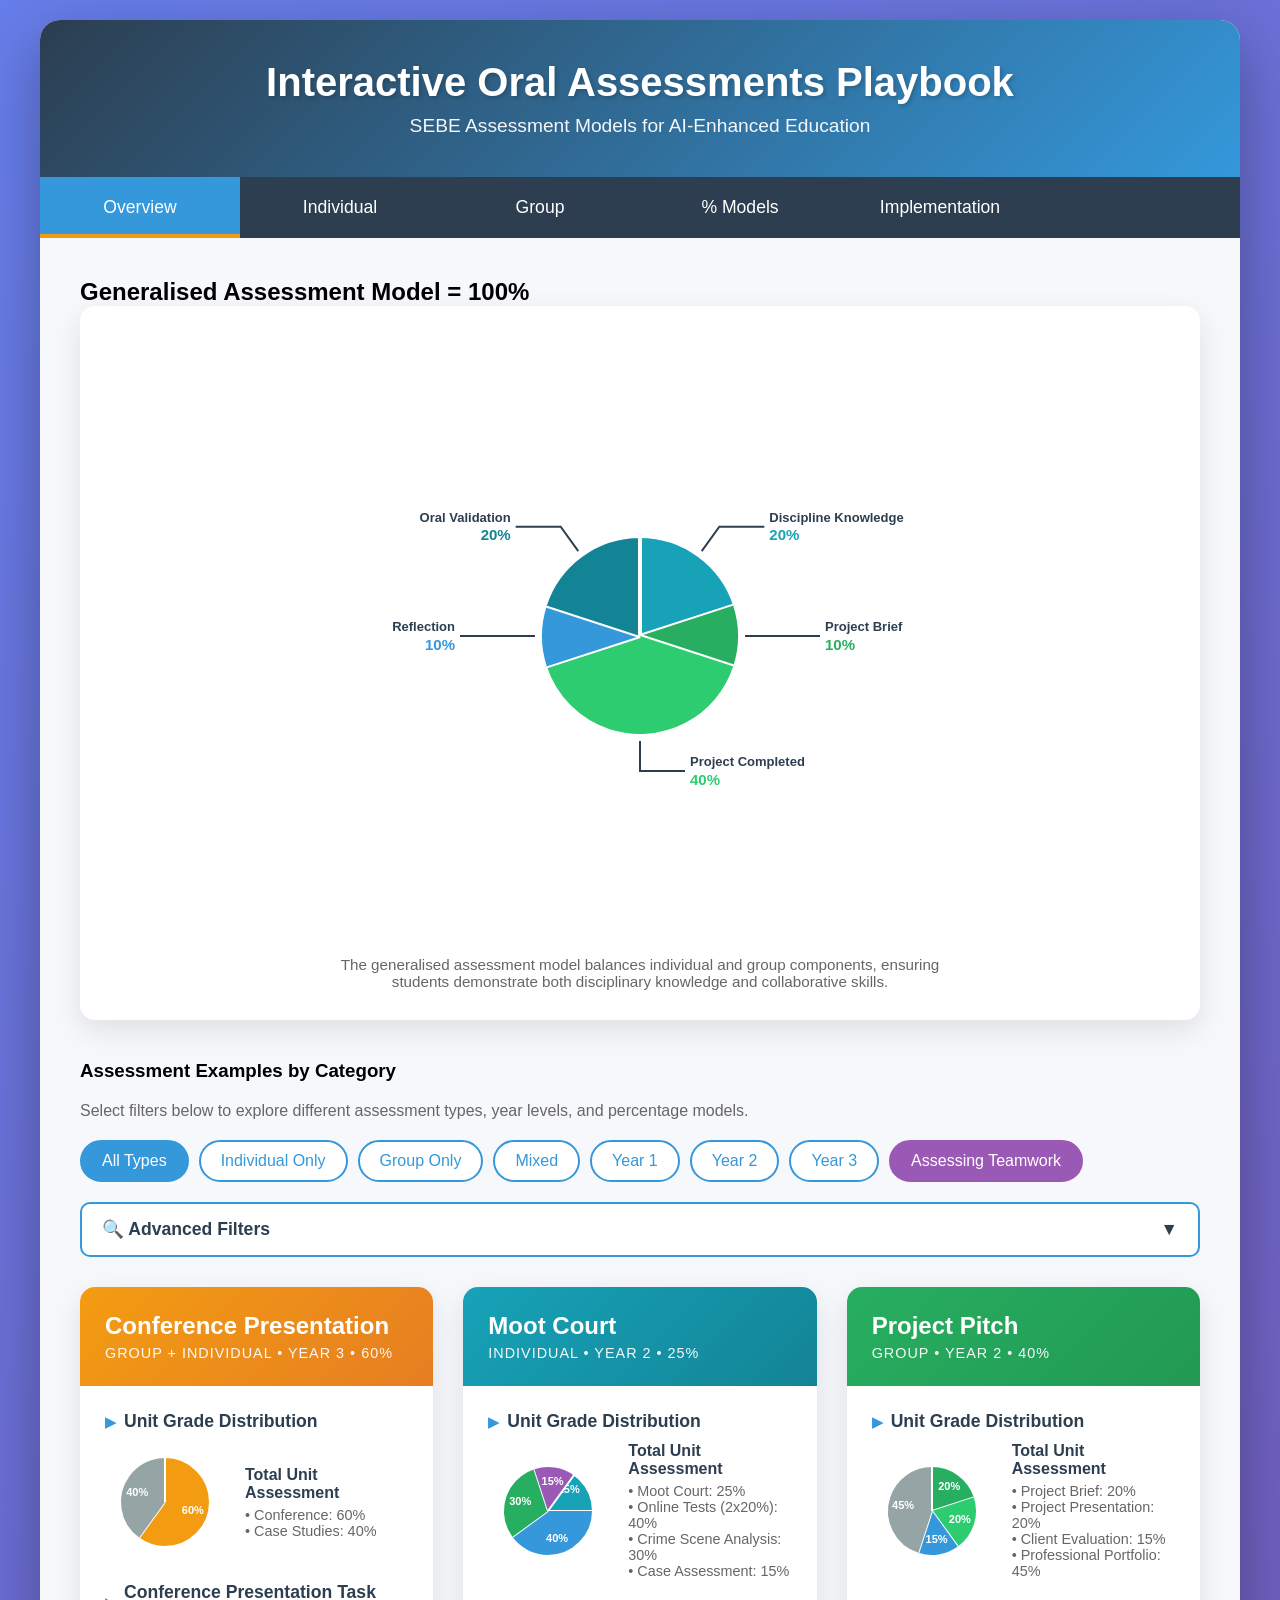
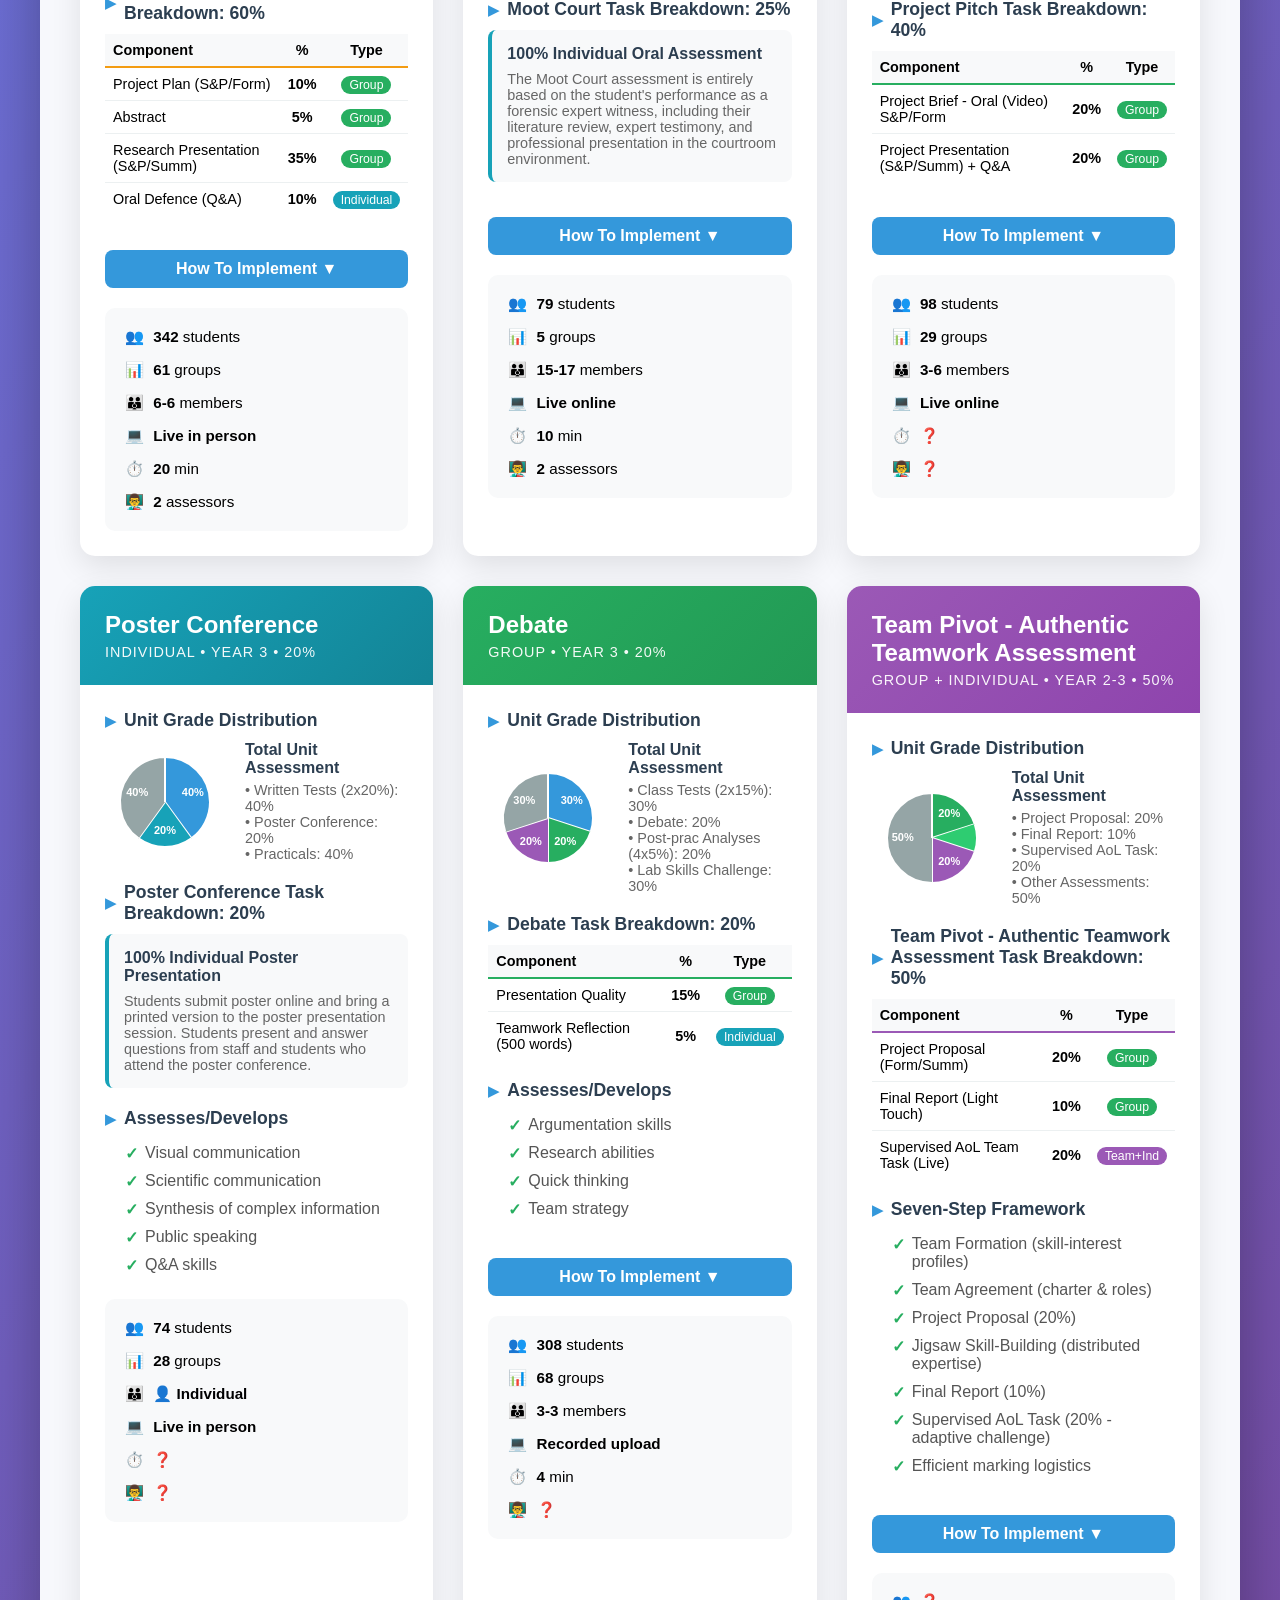
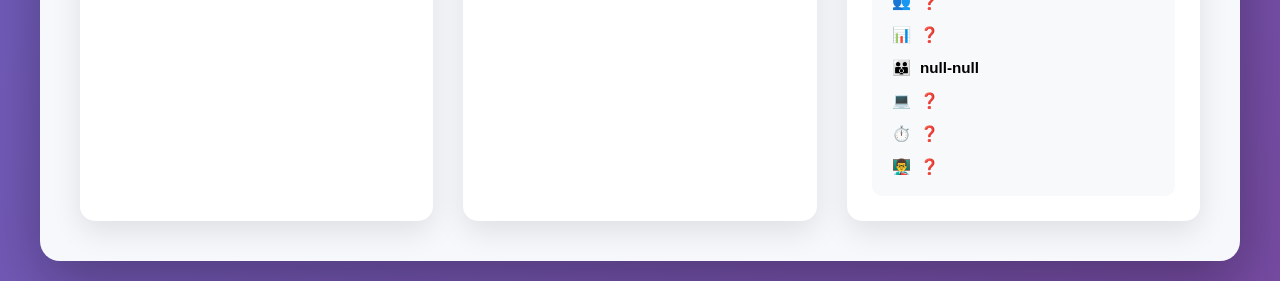
==== playbook/index.html @ f997f778 "trying to work out what to add from associated files, cant' find damn files" ====
<!DOCTYPE html>
<html lang="en">
<head>
    <meta charset="UTF-8">
    <meta name="viewport" content="width=device-width, initial-scale=1.0">
    <title>Interactive Oral Assessments Playbook - SEBE</title>
    <style>
        * {
            margin: 0;
            padding: 0;
            box-sizing: border-box;
        }

        body {
            font-family: 'Segoe UI', Tahoma, Geneva, Verdana, sans-serif;
            background: linear-gradient(135deg, #667eea 0%, #764ba2 100%);
            min-height: 100vh;
            padding: 20px;
        }

        .container {
            max-width: 1200px;
            margin: 0 auto;
            background: #f7f8fc;
            border-radius: 20px;
            overflow: hidden;
            box-shadow: 0 20px 60px rgba(0, 0, 0, 0.3);
        }

        /* Header */
        .header {
            background: linear-gradient(135deg, #2C3E50 0%, #3498db 100%);
            color: white;
            padding: 40px;
            text-align: center;
        }

        .header h1 {
            font-size: 2.5em;
            margin-bottom: 10px;
            text-shadow: 2px 2px 4px rgba(0, 0, 0, 0.2);
        }

        .header p {
            font-size: 1.2em;
            opacity: 0.95;
        }

        /* Navigation */
        .nav-tabs {
            display: flex;
            background: #2C3E50;
            padding: 0;
            list-style: none;
            justify-content: centre;
            flex-wrap: wrap;
        }

        .nav-tab {
            flex: 1;
            min-width: 150px;
            max-width: 200px;
        }

        .nav-tab button {
            width: 100%;
            padding: 20px;
            background: none;
            border: none;
            color: white;
            font-size: 1.1em;
            cursor: pointer;
            transition: all 0.3s;
            position: relative;
        }

        .nav-tab button:hover {
            background: rgba(255, 255, 255, 0.1);
        }

        .nav-tab button.active {
            background: #3498db;
        }

        .nav-tab button.active::after {
            content: '';
            position: absolute;
            bottom: 0;
            left: 0;
            right: 0;
            height: 4px;
            background: #F39C12;
        }

        /* Content Sections */
        .content {
            padding: 40px;
            min-height: 500px;
        }

        .tab-content {
            display: none;
            animation: fadeIn 0.5s;
        }

        .tab-content.active {
            display: block;
        }

        @keyframes fadeIn {
            from { opacity: 0; transform: translateY(10px); }
            to { opacity: 1; transform: translateY(0); }
        }

        /* Card Grid */
        .cards-grid {
            display: grid;
            grid-template-columns: repeat(auto-fit, minmax(350px, 1fr));
            gap: 30px;
            margin-top: 30px;
        }

        /* Assessment Cards (JISC Postcard Style) */
        .assessment-card {
            background: white;
            border-radius: 15px;
            overflow: hidden;
            box-shadow: 0 10px 30px rgba(0, 0, 0, 0.1);
            transition: transform 0.3s, box-shadow 0.3s;
            cursor: pointer;
        }

        .assessment-card:hover {
            transform: translateY(-5px);
            box-shadow: 0 15px 40px rgba(0, 0, 0, 0.15);
        }

        .card-header {
            padding: 25px;
            background: linear-gradient(135deg, #667eea 0%, #764ba2 100%);
            color: white;
        }

        .card-header.individual {
            background: linear-gradient(135deg, #17A2B8 0%, #138496 100%);
        }

        .card-header.group {
            background: linear-gradient(135deg, #27AE60 0%, #229954 100%);
        }

        .card-header.mixed {
            background: linear-gradient(135deg, #F39C12 0%, #E67E22 100%);
        }

        .card-header.teamwork {
            background: linear-gradient(135deg, #9b59b6 0%, #8e44ad 100%);
        }

        .card-title {
            font-size: 1.5em;
            font-weight: bold;
            margin-bottom: 5px;
        }

        .card-type {
            font-size: 0.9em;
            opacity: 0.95;
            text-transform: uppercase;
            letter-spacing: 1px;
        }

        .card-body {
            padding: 25px;
        }

        .card-section {
            margin-bottom: 20px;
        }

        .card-section h4 {
            color: #2C3E50;
            margin-bottom: 10px;
            font-size: 1.1em;
            display: flex;
            align-items: center;
        }

        .card-section h4::before {
            content: '▶';
            margin-right: 8px;
            color: #3498db;
            font-size: 0.8em;
        }

        .skills-list {
            list-style: none;
            padding-left: 20px;
        }

        .skills-list li {
            padding: 5px 0;
            color: #555;
            position: relative;
            padding-left: 20px;
        }

        .skills-list li::before {
            content: '✓';
            position: absolute;
            left: 0;
            color: #27AE60;
            font-weight: bold;
        }

        .formats {
            background: #f8f9fa;
            padding: 15px;
            border-radius: 8px;
            border-left: 4px solid #3498db;
        }

        .formats p {
            margin: 5px 0;
            color: #666;
        }

        /* Filter Buttons */
        .filter-buttons {
            display: flex;
            gap: 10px;
            margin-bottom: 20px;
            flex-wrap: wrap;
        }

        .filter-btn {
            padding: 10px 20px;
            background: white;
            border: 2px solid #3498db;
            border-radius: 25px;
            cursor: pointer;
            transition: all 0.3s;
            font-size: 1em;
            color: #3498db;
        }

        .filter-btn:hover {
            background: #3498db;
            color: white;
        }

        .filter-btn.active {
            background: #3498db;
            color: white;
        }

        /* Tooltips */
        .time-tooltip {
            position: relative;
            cursor: help;
        }

        .time-tooltip:hover .tooltip-content {
            display: block !important;
        }

        .tooltip-content {
            position: absolute;
            bottom: 100%;
            left: 50%;
            transform: translateX(-50%);
            background: #2C3E50;
            color: white;
            padding: 8px 12px;
            border-radius: 6px;
            font-size: 0.85em;
            white-space: nowrap;
            z-index: 1000;
            margin-bottom: 5px;
            box-shadow: 0 2px 8px rgba(0,0,0,0.2);
        }

        .tooltip-content::after {
            content: '';
            position: absolute;
            top: 100%;
            left: 50%;
            transform: translateX(-50%);
            border: 5px solid transparent;
            border-top-color: #2C3E50;
        }

        /* Advanced Filters */
        .advanced-filters-toggle {
            width: 100%;
            padding: 15px 20px;
            background: white;
            border: 2px solid #3498db;
            border-radius: 10px;
            cursor: pointer;
            font-size: 1.1em;
            font-weight: bold;
            color: #2C3E50;
            display: flex;
            justify-content: space-between;
            align-items: center;
            transition: all 0.3s;
            margin-top: 20px;
        }

        .advanced-filters-toggle:hover {
            background: #f8f9fa;
        }

        .advanced-filters-toggle:focus {
            outline: 3px solid #3498db;
            outline-offset: 2px;
        }

        .advanced-filters-panel {
            display: none;
            background: white;
            border: 2px solid #3498db;
            border-radius: 10px;
            padding: 30px;
            margin-top: 10px;
            animation: slideDown 0.3s ease;
        }

        .advanced-filters-panel.open {
            display: block;
        }

        .filter-group {
            margin-bottom: 25px;
        }

        .filter-group label {
            display: block;
            font-weight: bold;
            color: #2C3E50;
            margin-bottom: 10px;
            font-size: 1em;
        }

        .slider-container {
            position: relative;
            padding: 10px 0;
        }

        .slider {
            width: 100%;
            height: 8px;
            border-radius: 5px;
            background: #ecf0f1;
            outline: none;
            -webkit-appearance: none;
        }

        .slider::-webkit-slider-thumb {
            -webkit-appearance: none;
            appearance: none;
            width: 24px;
            height: 24px;
            border-radius: 50%;
            background: #3498db;
            cursor: pointer;
            border: 2px solid white;
            box-shadow: 0 2px 4px rgba(0,0,0,0.2);
        }

        .slider::-moz-range-thumb {
            width: 24px;
            height: 24px;
            border-radius: 50%;
            background: #3498db;
            cursor: pointer;
            border: 2px solid white;
            box-shadow: 0 2px 4px rgba(0,0,0,0.2);
        }

        .slider-value {
            display: inline-block;
            min-width: 60px;
            padding: 5px 10px;
            background: #f8f9fa;
            border-radius: 5px;
            font-weight: bold;
            color: #2C3E50;
            text-align: center;
            margin-top: 5px;
        }

        .filter-results-count {
            text-align: center;
            padding: 15px;
            background: #f8f9fa;
            border-radius: 8px;
            margin-top: 20px;
            font-weight: bold;
            color: #2C3E50;
        }

        .reset-filters-btn {
            width: 100%;
            padding: 12px;
            background: #e74c3c;
            color: white;
            border: none;
            border-radius: 8px;
            font-size: 1em;
            font-weight: bold;
            cursor: pointer;
            transition: all 0.3s;
            margin-top: 15px;
        }

        .reset-filters-btn:hover {
            background: #c0392b;
        }

        /* How To Button */
        .how-to-btn {
            width: 100%;
            padding: 10px;
            margin-top: 15px;
            background: #3498db;
            color: white;
            border: none;
            border-radius: 8px;
            cursor: pointer;
            font-size: 1em;
            font-weight: bold;
            transition: all 0.3s;
        }

        .how-to-btn:hover {
            background: #2980b9;
            transform: translateY(-2px);
        }

        .how-to-content {
            animation: slideDown 0.3s ease;
        }

        @keyframes slideDown {
            from {
                opacity: 0;
                max-height: 0;
            }
            to {
                opacity: 1;
                max-height: 2000px;
            }
        }

        /* Responsive Design */
        @media (max-width: 768px) {
            .header h1 {
                font-size: 1.8em;
            }
            
            .nav-tab {
                min-width: 100px;
            }
            
            .cards-grid {
                grid-template-columns: 1fr;
            }
        }

        /* Model Container Styles */
        .model-container {
            background: white;
            border-radius: 15px;
            padding: 30px;
            margin-bottom: 30px;
            box-shadow: 0 10px 30px rgba(0, 0, 0, 0.1);
        }

        .model-title {
            font-size: 1.8em;
            color: #2C3E50;
            margin-bottom: 30px;
            text-align: center;
        }

        .model-components {
            display: flex;
            flex-direction: column;
            gap: 15px;
        }

        .component-bar {
            display: flex;
            align-items: center;
            background: #f8f9fa;
            border-radius: 10px;
            padding: 15px;
            border-left: 5px solid #3498db;
            transition: transform 0.2s;
        }

        .component-bar:hover {
            transform: translateX(5px);
            box-shadow: 0 5px 15px rgba(0, 0, 0, 0.1);
        }

        .component-bar.individual {
            border-left-color: #17A2B8;
        }

        .component-bar.group {
            border-left-color: #27AE60;
        }

        .component-percent {
            background: #2C3E50;
            color: white;
            padding: 10px 15px;
            border-radius: 8px;
            font-weight: bold;
            font-size: 1.2em;
            margin-right: 20px;
            min-width: 60px;
            text-align: center;
        }

        .component-details {
            flex: 1;
        }

        .component-name {
            font-weight: bold;
            color: #2C3E50;
            margin-bottom: 5px;
        }

        .component-desc {
            color: #666;
            font-size: 0.9em;
        }

        .component-type {
            padding: 5px 15px;
            border-radius: 20px;
            color: white;
            font-size: 0.85em;
            font-weight: bold;
            text-transform: uppercase;
        }

        .component-type.individual {
            background: #17A2B8;
        }

        .component-type.group {
            background: #27AE60;
        }

        .model-summary {
            display: flex;
            justify-content: space-around;
            margin-top: 30px;
            padding-top: 30px;
            border-top: 2px solid #ecf0f1;
        }

        .summary-item {
            text-align: center;
        }

        .summary-value {
            font-size: 2.5em;
            font-weight: bold;
            color: #2C3E50;
        }

        .summary-label {
            color: #666;
            margin-top: 10px;
        }

        /* Implementation Guide */
        .guide-section {
            background: white;
            border-radius: 12px;
            padding: 25px;
            margin-bottom: 20px;
            box-shadow: 0 5px 20px rgba(0, 0, 0, 0.08);
        }

        .guide-section h3 {
            color: #2C3E50;
            margin-bottom: 15px;
            display: flex;
            align-items: center;
        }

        .guide-section h3::before {
            content: '🎯';
            margin-right: 10px;
            font-size: 1.2em;
        }

        .guide-list {
            list-style: none;
            padding-left: 20px;
        }

        .guide-list li {
            padding: 8px 0;
            color: #555;
            position: relative;
            padding-left: 25px;
        }

        .guide-list li::before {
            content: '→';
            position: absolute;
            left: 0;
            color: #3498db;
            font-weight: bold;
        }

        .highlight-box {
            background: linear-gradient(135deg, #27AE60 0%, #3498db 100%);
            color: white;
            padding: 25px;
            border-radius: 12px;
            text-align: center;
            margin-top: 30px;
        }

        .highlight-box h3 {
            margin-bottom: 10px;
            font-size: 1.4em;
        }

        .highlight-box p {
            font-size: 1.1em;
            line-height: 1.6;
        }
    </style>
</head>
<body>
    <div class="container">
        <!-- Header -->
        <div class="header">
            <h1>Interactive Oral Assessments Playbook</h1>
            <p>SEBE Assessment Models for AI-Enhanced Education</p>
        </div>

        <!-- Navigation Tabs -->
        <ul class="nav-tabs">
            <li class="nav-tab">
                <button class="active" onclick="showTab('overview')">Overview</button>
            </li>
            <li class="nav-tab">
                <button onclick="showTab('individual')">Individual</button>
            </li>
            <li class="nav-tab">
                <button onclick="showTab('group')">Group</button>
            </li>
            <li class="nav-tab">
                <button onclick="showTab('models')">% Models</button>
            </li>
            <li class="nav-tab">
                <button onclick="showTab('implementation')">Implementation</button>
            </li>
        </ul>

        <!-- Content Area -->
        <div class="content">
            <!-- Overview Tab -->
            <div id="overview" class="tab-content active">
                <h2>Generalised Assessment Model = 100%</h2>
                
                <div class="model-container" style="margin-bottom: 30px; text-align: center;">
                    <canvas id="generalModelChart" width="800" height="600" style="max-width: 800px; margin: 0 auto; display: block;"></canvas>
                    <p style="color: #666; font-size: 0.95em; margin-top: 20px; max-width: 600px; margin-left: auto; margin-right: auto;">
                        The generalised assessment model balances individual and group components, ensuring students demonstrate both disciplinary knowledge and collaborative skills.
                    </p>
                </div>

                <h3 style="margin-top: 40px; margin-bottom: 20px;">Assessment Examples by Category</h3>
                <p style="color: #666; margin-bottom: 20px;">
                    Select filters below to explore different assessment types, year levels, and percentage models.
                </p>

                <div class="filter-buttons">
                    <button class="filter-btn active" onclick="filterCards('all')">All Types</button>
                    <button class="filter-btn" onclick="filterCards('individual')">Individual Only</button>
                    <button class="filter-btn" onclick="filterCards('group')">Group Only</button>
                    <button class="filter-btn" onclick="filterCards('mixed')">Mixed</button>
                    <button class="filter-btn" onclick="filterCards('year1')">Year 1</button>
                    <button class="filter-btn" onclick="filterCards('year2')">Year 2</button>
                    <button class="filter-btn" onclick="filterCards('year3')">Year 3</button>
                    <button class="filter-btn" onclick="filterCards('teamwork')" style="background: #9b59b6; color: white; border-color: #9b59b6;">Assessing Teamwork</button>
                </div>

                <!-- Advanced Filters -->
                <button class="advanced-filters-toggle" 
                        onclick="toggleAdvancedFilters()" 
                        aria-expanded="false" 
                        aria-controls="advanced-filters-panel"
                        id="advanced-filters-toggle-btn">
                    <span>🔍 Advanced Filters</span>
                    <span id="toggle-icon">▼</span>
                </button>

                <div id="advanced-filters-panel" class="advanced-filters-panel" role="region" aria-labelledby="advanced-filters-toggle-btn">
                    <div class="filter-group">
                        <label for="cohort-slider">
                            Cohort Size: <span class="slider-value" id="cohort-value">0-500</span> students
                        </label>
                        <div class="slider-container">
                            <input type="range" min="0" max="500" value="500" class="slider" id="cohort-slider" 
                                   aria-label="Filter by cohort size" 
                                   oninput="updateSliderValue('cohort', this.value); applyFilters()">
                        </div>
                    </div>

                    <div class="filter-group">
                        <label for="groupsize-slider">
                            Group Size: <span class="slider-value" id="groupsize-value">0-20</span> members
                        </label>
                        <div class="slider-container">
                            <input type="range" min="0" max="20" value="20" class="slider" id="groupsize-slider" 
                                   aria-label="Filter by group size" 
                                   oninput="updateSliderValue('groupsize', this.value); applyFilters()">
                        </div>
                    </div>

                    <div class="filter-group">
                        <label for="time-slider">
                            Time Required: <span class="slider-value" id="time-value">0-30</span> minutes
                        </label>
                        <div class="slider-container">
                            <input type="range" min="0" max="30" value="30" class="slider" id="time-slider" 
                                   aria-label="Filter by time required" 
                                   oninput="updateSliderValue('time', this.value); applyFilters()">
                        </div>
                    </div>

                    <div class="filter-group">
                        <label for="groups-slider">
                            Number of Groups: <span class="slider-value" id="groups-value">0-100</span> groups
                        </label>
                        <div class="slider-container">
                            <input type="range" min="0" max="100" value="100" class="slider" id="groups-slider" 
                                   aria-label="Filter by number of groups" 
                                   oninput="updateSliderValue('groups', this.value); applyFilters()">
                        </div>
                    </div>

                    <div class="filter-group">
                        <label for="assessors-slider">
                            Number of Assessors: <span class="slider-value" id="assessors-value">0-5</span> assessors
                        </label>
                        <div class="slider-container">
                            <input type="range" min="0" max="5" value="5" class="slider" id="assessors-slider" 
                                   aria-label="Filter by number of assessors" 
                                   oninput="updateSliderValue('assessors', this.value); applyFilters()">
                        </div>
                    </div>

                    <div class="filter-group">
                        <label for="mode-slider">
                            Assessment Mode: <span class="slider-value" id="mode-value">All modes</span>
                        </label>
                        <div class="slider-container">
                            <input type="range" min="0" max="2" value="2" step="1" class="slider" id="mode-slider" 
                                   aria-label="Filter by assessment mode" 
                                   oninput="updateModeSlider(this.value); applyFilters()">
                            <div style="display: flex; justify-content: space-between; font-size: 0.85em; color: #666; margin-top: 5px;">
                                <span>Live in person</span>
                                <span>Live online</span>
                                <span>Recorded upload</span>
                            </div>
                        </div>
                    </div>

                    <div class="filter-results-count" id="filter-results-count" role="status" aria-live="polite">
                        Showing all assessments
                    </div>

                    <button class="reset-filters-btn" onclick="resetFilters()" aria-label="Reset all filters">
                        Reset All Filters
                    </button>
                </div>

                <div class="cards-grid" id="assessment-cards-container">
                    <!-- Cards will be dynamically generated here -->
                </div>
            </div>

            <!-- Individual Tab -->
            <div id="individual" class="tab-content">
                <h2>Individual Assessment Types</h2>
                <div class="cards-grid" id="individual-cards-container">
                    <!-- Individual cards will be generated here -->
                </div>
            </div>

            <!-- Group Tab -->
            <div id="group" class="tab-content">
                <h2>Group Assessment Types</h2>
                <div class="cards-grid" id="group-cards-container">
                    <!-- Group cards will be generated here -->
                </div>
            </div>

            <!-- Percentage Models Tab -->
            <div id="models" class="tab-content">
                <h2>Assessment Percentage Models</h2>
                
                <div class="model-container">
                    <h3 class="model-title">Standard Model (20-10-40-10-20)</h3>
                    <div class="model-components">
                        <div class="component-bar individual">
                            <span class="component-percent">20%</span>
                            <div class="component-details">
                                <div class="component-name">Knowledge Tests</div>
                                <div class="component-desc">Discipline-specific content assessment</div>
                            </div>
                            <span class="component-type individual">Individual</span>
                        </div>
                        
                        <div class="component-bar group">
                            <span class="component-percent">10%</span>
                            <div class="component-details">
                                <div class="component-name">Project Brief</div>
                                <div class="component-desc">Group task with formative peer review</div>
                            </div>
                            <span class="component-type group">Group</span>
                        </div>
                        
                        <div class="component-bar group">
                            <span class="component-percent">40%</span>
                            <div class="component-details">
                                <div class="component-name">Project Completion</div>
                                <div class="component-desc">Final group deliverable with summative peer review</div>
                            </div>
                            <span class="component-type group">Group</span>
                        </div>
                        
                        <div class="component-bar individual">
                            <span class="component-percent">10%</span>
                            <div class="component-details">
                                <div class="component-name">Reflection</div>
                                <div class="component-desc">Identify strengths, weaknesses, and future goals</div>
                            </div>
                            <span class="component-type individual">Individual</span>
                        </div>
                        
                        <div class="component-bar individual">
                            <span class="component-percent">20%</span>
                            <div class="component-details">
                                <div class="component-name">Oral Validation</div>
                                <div class="component-desc">Individual presentation to stakeholder</div>
                            </div>
                            <span class="component-type individual">Individual</span>
                        </div>
                    </div>
                    
                    <div class="model-summary">
                        <div class="summary-item">
                            <div class="summary-value">50%</div>
                            <div class="summary-label">Individual Assessment</div>
                        </div>
                        <div class="summary-item">
                            <div class="summary-value">50%</div>
                            <div class="summary-label">Group Assessment</div>
                        </div>
                    </div>
                </div>

                <div class="model-container">
                    <h3 class="model-title">Alternative Model (30-20-30-20)</h3>
                    <div class="model-components">
                        <div class="component-bar individual">
                            <span class="component-percent">30%</span>
                            <div class="component-details">
                                <div class="component-name">Individual Oral Defence</div>
                                <div class="component-desc">Comprehensive knowledge demonstration</div>
                            </div>
                            <span class="component-type individual">Individual</span>
                        </div>
                        
                        <div class="component-bar group">
                            <span class="component-percent">20%</span>
                            <div class="component-details">
                                <div class="component-name">Team Research</div>
                                <div class="component-desc">Collaborative investigation</div>
                            </div>
                            <span class="component-type group">Group</span>
                        </div>
                        
                        <div class="component-bar group">
                            <span class="component-percent">30%</span>
                            <div class="component-details">
                                <div class="component-name">Group Presentation</div>
                                <div class="component-desc">Professional team delivery</div>
                            </div>
                            <span class="component-type group">Group</span>
                        </div>
                        
                        <div class="component-bar individual">
                            <span class="component-percent">20%</span>
                            <div class="component-details">
                                <div class="component-name">Portfolio & Reflection</div>
                                <div class="component-desc">Individual learning journey</div>
                            </div>
                            <span class="component-type individual">Individual</span>
                        </div>
                    </div>
                    
                    <div class="model-summary">
                        <div class="summary-item">
                            <div class="summary-value">50%</div>
                            <div class="summary-label">Individual Assessment</div>
                        </div>
                        <div class="summary-item">
                            <div class="summary-value">50%</div>
                            <div class="summary-label">Group Assessment</div>
                        </div>
                    </div>
                </div>
            </div>

            <!-- Implementation Tab -->
            <div id="implementation" class="tab-content">
                <h2>Implementation Guide for AI-Enhanced Assessment</h2>
                
                <div class="guide-section">
                    <h3>Key Opportunities</h3>
                    <ul class="guide-list">
                        <li>Use marking time for face-to-face feedback sessions</li>
                        <li>AI assists project assessment via rubrics</li>
                        <li>Focus on individual understanding validation</li>
                        <li>Schedule oral defence in Weeks 13-14</li>
                        <li>Bring markers into learning spaces</li>
                        <li>Use contact hours for feedback rather than content delivery</li>
                    </ul>
                </div>

                <div class="guide-section">
                    <h3>Assessment Balance</h3>
                    <ul class="guide-list">
                        <li>Discipline content assessed by subject experts</li>
                        <li>Transferable skills assessed by employability team</li>
                        <li>ULOs assured per unit</li>
                        <li>Skills assured per trimester</li>
                        <li>Physical demonstration in labs</li>
                        <li>Oral demonstration of knowledge</li>
                    </ul>
                </div>

                <div class="guide-section">
                    <h3>Student Development Path</h3>
                    <ul class="guide-list">
                        <li>Build confidence progressively from Year 1</li>
                        <li>Start with formative assessment</li>
                        <li>Move to summative validation</li>
                        <li>Maintain human connection throughout</li>
                        <li>Support belonging & mentoring</li>
                        <li>Focus on employability outcomes</li>
                    </ul>
                </div>

                <div class="guide-section">
                    <h3>AI Integration Strategies</h3>
                    <ul class="guide-list">
                        <li>Students use AI to self-assess against rubrics</li>
                        <li>Free up time for individual oral validation</li>
                        <li>Focus on authentication OF learning</li>
                        <li>Maintain assessment FOR learning</li>
                        <li>Keep human in the learning journey</li>
                        <li>Use technology to enhance, not replace, interaction</li>
                    </ul>
                </div>

                <div class="highlight-box">
                    <h3>Core Principle</h3>
                    <p>
                        The goal is authentication OF learning while maintaining assessment FOR learning.
                        Interactive oral assessments ensure students can articulate their knowledge and skills
                        in an AI-enhanced world.
                    </p>
                </div>
            </div>
        </div>
    </div>

    <script>
        // JSON Data Structure
        const assessmentData = {
            "assessments": [
                {
                    "id": "conference",
                    "title": "Conference Presentation",
                    "type": "mixed",
                    "year": "year3",
                    "totalWeight": 60,
                    "metadata": {
                        "cohort": 342,
                        "numberOfGroups": 61,
                        "groupSizeMin": 6,
                        "groupSizeMax": 6,
                        "mode": "person",
                        "timeMinutes": 20,
                        "timeBreakdown": "10 mins presentation; 5 mins questions; 5 mins oral defense",
                        "numberOfAssessors": 2
                    },
                    "unitGradeDistribution": [
                        { "component": "Conference", "percentage": 60, "color": "#F39C12" },
                        { "component": "Case Studies", "percentage": 40, "color": "#95a5a6" }
                    ],
                    "taskBreakdown": [
                        { "component": "Project Plan (S&P/Form)", "percentage": 10, "type": "group" },
                        { "component": "Abstract", "percentage": 5, "type": "group" },
                        { "component": "Research Presentation (S&P/Summ)", "percentage": 35, "type": "group" },
                        { "component": "Oral Defence (Q&A)", "percentage": 10, "type": "individual" }
                    ],
                    "howToImplement": {
                        "overview": "Third year students form teams, design and run their own research project and then present their results to their peers at an end of trimester conference. They are assessed by an assessment panel made up of academics from across the course (discipline experts), senior T&L from the School and Third Space.",
                        "assessmentProcess": [
                            "Teams are assessed as a team – professionalism, cohesion, scientific communication and scientific procedures and analysis",
                            "Audience are invited to ask questions of the presenters",
                            "Assessment panel asks questions of each individual and provide an individual mark based on their oral response, against a rubric",
                            "Questions based on the scientific method, results and analysis (requires discipline experts)",
                            "Questions related to teamwork experience and social responsibility (e.g., how UN SDGs aligned/informed their project)"
                        ],
                        "note": "Initially students shared concerns about a task that counts to 60% of their mark, but feedback showed that once they understood the breakup of the marking and the support across the trimester they were complimentary of this unit."
                    }
                },
                {
                    "id": "mootcourt",
                    "title": "Moot Court",
                    "type": "individual",
                    "year": "year2",
                    "totalWeight": 25,
                    "metadata": {
                        "cohort": 79,
                        "numberOfGroups": 5,
                        "groupSizeMin": 15,
                        "groupSizeMax": 17,
                        "mode": "online",
                        "timeMinutes": 10,
                        "timeBreakdown": "2 X 5 students: 15% peer, 85% tutor",
                        "numberOfAssessors": 2
                    },
                    "unitGradeDistribution": [
                        { "component": "Moot Court", "percentage": 25, "color": "#17A2B8" },
                        { "component": "Online Tests (2x20%)", "percentage": 40, "color": "#3498db" },
                        { "component": "Crime Scene Analysis", "percentage": 30, "color": "#27ae60" },
                        { "component": "Case Assessment", "percentage": 15, "color": "#9b59b6" }
                    ],
                    "taskBreakdown": [
                        { 
                            "component": "Individual Oral Assessment", 
                            "percentage": 100, 
                            "type": "individual", 
                            "description": "The Moot Court assessment is entirely based on the student's performance as a forensic expert witness, including their literature review, expert testimony, and professional presentation in the courtroom environment." 
                        }
                    ],
                    "howToImplement": {
                        "overview": "Students take on the role of a professional forensic expert witness in a two-way question session between the student (acting as a forensic expert) and a staff member (acting as counsel). The unit brings together future frontiers in forensic science with a view to developing a student's career transition as they approach the final stages of their degree.",
                        "topicsCovered": [
                            "Advanced crime scene examination",
                            "Illicit drugs and clandestine expert evidence",
                            "Role of the media",
                            "Fires and explosives",
                            "Ballistics and identification sciences",
                            "Quality assurance and professional ethics"
                        ],
                        "assessmentProcess": [
                            "Demonstration of technical, analytical, interpretation and communication skills within each of the three practicals (group assessment with individualised marks via peer review)",
                            "Students explain and defend their analysis of a given scenario through a literature review",
                            "Students deliver evidence in a professional courtroom environment",
                            "Assessment by Unit Chair and peers on professional presentation and quality of testimony"
                        ]
                    }
                },
                {
                    "id": "pitch",
                    "title": "Project Pitch",
                    "type": "group",
                    "year": "year2",
                    "totalWeight": 40,
                    "metadata": {
                        "cohort": 98,
                        "numberOfGroups": 29,
                        "groupSizeMin": 3,
                        "groupSizeMax": 6,
                        "mode": "online",
                        "timeMinutes": null,
                        "timeBreakdown": "Data to be collected",
                        "numberOfAssessors": null
                    },
                    "unitGradeDistribution": [
                        { "component": "Project Brief", "percentage": 20, "color": "#27AE60" },
                        { "component": "Project Presentation", "percentage": 20, "color": "#2ECC71" },
                        { "component": "Client Evaluation", "percentage": 15, "color": "#3498db" },
                        { "component": "Professional Portfolio", "percentage": 45, "color": "#95a5a6" }
                    ],
                    "taskBreakdown": [
                        { "component": "Project Brief - Oral (Video) S&P/Form", "percentage": 20, "type": "group" },
                        { "component": "Project Presentation (S&P/Summ) + Q&A", "percentage": 20, "type": "group" }
                    ],
                    "howToImplement": {
                        "overview": "A Professional Practice core unit within the Bachelor of Science. In this unit, students will apply scientific knowledge, processes and techniques in a team-based project and communicate the value of science to a range of audiences.",
                        "keyElements": [
                            "Team-based scientific project",
                            "Video brief for project planning",
                            "Final presentation to diverse audience (clients, academics, fellow students)",
                            "Audience Q&A session",
                            "Peer review components (formative and summative)",
                            "Students articulate project importance and outcomes at appropriate level for diverse audience"
                        ]
                    }
                },
                {
                    "id": "poster",
                    "title": "Poster Conference",
                    "type": "individual",
                    "year": "year3",
                    "totalWeight": 20,
                    "metadata": {
                        "cohort": 74,
                        "numberOfGroups": 28,
                        "groupSizeMin": 0,
                        "groupSizeMax": 0,
                        "mode": "person",
                        "timeMinutes": null,
                        "timeBreakdown": "Data to be collected",
                        "numberOfAssessors": null
                    },
                    "unitGradeDistribution": [
                        { "component": "Written Tests (2x20%)", "percentage": 40, "color": "#3498db" },
                        { "component": "Poster Conference", "percentage": 20, "color": "#17A2B8" },
                        { 
                            "component": "Practicals", 
                            "percentage": 40, 
                            "color": "#95a5a6", 
                            "breakdown": [
                                { "component": "Pre-lab questions", "percentage": 5 },
                                { "component": "Lab reports", "percentage": 35 }
                            ]
                        }
                    ],
                    "taskBreakdown": [
                        { 
                            "component": "Individual Poster Presentation", 
                            "percentage": 100, 
                            "type": "individual", 
                            "description": "Students submit poster online and bring a printed version to the poster presentation session. Students present and answer questions from staff and students who attend the poster conference." 
                        }
                    ],
                    "skillsAssessed": [
                        "Visual communication",
                        "Scientific communication",
                        "Synthesis of complex information",
                        "Public speaking",
                        "Q&A skills"
                    ]
                },
                {
                    "id": "debate",
                    "title": "Debate",
                    "type": "group",
                    "year": "year3",
                    "totalWeight": 20,
                    "metadata": {
                        "cohort": 308,
                        "numberOfGroups": 68,
                        "groupSizeMin": 3,
                        "groupSizeMax": 3,
                        "mode": "upload",
                        "timeMinutes": 4,
                        "timeBreakdown": "4 turn-taking; S&P assessment in FF + reflection",
                        "numberOfAssessors": null
                    },
                    "unitGradeDistribution": [
                        { "component": "Class Tests (2x15%)", "percentage": 30, "color": "#3498db" },
                        { "component": "Debate", "percentage": 20, "color": "#27AE60" },
                        { "component": "Post-prac Analyses (4x5%)", "percentage": 20, "color": "#9b59b6" },
                        { "component": "Lab Skills Challenge", "percentage": 30, "color": "#95a5a6" }
                    ],
                    "taskBreakdown": [
                        { "component": "Presentation Quality", "percentage": 15, "type": "group" },
                        { "component": "Teamwork Reflection (500 words)", "percentage": 5, "type": "individual" }
                    ],
                    "howToImplement": {
                        "format": "Groups choose from provided topics. One student argues for, one against, third is moderator.",
                        "requirements": "Evidence-based arguments using scientific articles on controversial cell biology topics and societal impact.",
                        "assessment": "15% presentation quality (group), 5% teamwork reflection (individual).",
                        "detailedOverview": "Groups choose from a provided list of controversial topics in cell biology. One student argues for, another argues against, and the third acts as moderator providing background and conclusion. Students discuss controversial topics and their impact on society while demonstrating communication and teamwork skills."
                    },
                    "skillsAssessed": [
                        "Argumentation skills",
                        "Research abilities",
                        "Quick thinking",
                        "Team strategy"
                    ]
                },
                {
                    "id": "teampivot",
                    "title": "Team Pivot - Authentic Teamwork Assessment",
                    "type": "teamwork",
                    "year": "year2-3",
                    "totalWeight": 50,
                    "metadata": {
                        "cohort": null,
                        "numberOfGroups": null,
                        "groupSizeMin": null,
                        "groupSizeMax": null,
                        "mode": null,
                        "timeMinutes": null,
                        "timeBreakdown": "Data to be collected",
                        "numberOfAssessors": null
                    },
                    "unitGradeDistribution": [
                        { "component": "Project Proposal", "percentage": 20, "color": "#27AE60" },
                        { "component": "Final Report", "percentage": 10, "color": "#2ECC71" },
                        { "component": "Supervised AoL Task", "percentage": 20, "color": "#9b59b6" },
                        { "component": "Other Assessments", "percentage": 50, "color": "#95a5a6" }
                    ],
                    "taskBreakdown": [
                        { "component": "Project Proposal (Form/Summ)", "percentage": 20, "type": "group" },
                        { "component": "Final Report (Light Touch)", "percentage": 10, "type": "group" },
                        { "component": "Supervised AoL Team Task (Live)", "percentage": 20, "type": "team+individual" }
                    ],
                    "framework": [
                        "Team Formation (skill-interest profiles)",
                        "Team Agreement (charter & roles)",
                        "Project Proposal (20%)",
                        "Jigsaw Skill-Building (distributed expertise)",
                        "Final Report (10%)",
                        "Supervised AoL Task (20% - adaptive challenge)",
                        "Efficient marking logistics"
                    ],
                    "howToImplement": {
                        "overview": "An innovative approach for implementing collaborative team-based learning with embedded Assurance of Learning (AoL). After learners co-construct a group project artefact, they bring the artefact and their notes to the interview. The assessor introduces a novel idea, constraint, or variation, and then observes the team collaborating to construct a new, updated artefact in real-time.",
                        "keyFeatures": [
                            {
                                "name": "Team Formation",
                                "description": "Student-directed grouping based on skills and interests using Padlet"
                            },
                            {
                                "name": "Team Agreement",
                                "description": "Formalised collaboration parameters, roles, values, and conflict resolution"
                            },
                            {
                                "name": "Jigsaw Learning",
                                "description": "Each member develops expertise in specific components (data collection, analysis, visualization) then teaches their team"
                            },
                            {
                                "name": "Supervised AoL Task",
                                "description": "Face-to-face assessment where teams adapt to a new variable in real-time, demonstrating authentic capability"
                            }
                        ],
                        "assessmentBenefits": [
                            "Direct observation of skills acquisition for accreditation",
                            "Scalable with sustainable workloads (~1 hour marking per student)",
                            "Authentic skill development mirroring industry scenarios",
                            "Balances individual accountability with team development"
                        ],
                        "tools": [
                            "Padlet for team formation",
                            "FeedbackFruits for peer/self-review",
                            "Team Building templates and Charter templates",
                            "Observation rubrics for live assessment"
                        ]
                    }
                }
            ]
        };

        // Function to generate assessment card HTML
        function generateAssessmentCard(assessment) {
            const m = assessment.metadata;
            const modeText = m.mode === 'person' ? 'Live in person' : 
                           m.mode === 'online' ? 'Live online' : 
                           m.mode === 'upload' ? 'Recorded upload' : '❓';
            
            const groupSizeText = m.groupSizeMin === 0 && m.groupSizeMax === 0 ? '👤 Individual' :
                                m.groupSizeMin === m.groupSizeMax ? `${m.groupSizeMin}-${m.groupSizeMax}` :
                                `${m.groupSizeMin}-${m.groupSizeMax}`;
            
            const typeText = assessment.type === 'mixed' ? 'Group + Individual' :
                           assessment.type === 'teamwork' ? 'Group + Individual' :
                           assessment.type.charAt(0).toUpperCase() + assessment.type.slice(1);
            
            const yearText = assessment.year === 'year2-3' ? 'Year 2-3' :
                           assessment.year.replace('year', 'Year ');

            let html = `
                <div class="assessment-card" 
                     data-type="${assessment.type}" 
                     data-year="${assessment.year}"
                     data-cohort="${m.cohort || -1}"
                     data-groupmin="${m.groupSizeMin || -1}"
                     data-groupmax="${m.groupSizeMax || -1}"
                     data-groups="${m.numberOfGroups || -1}"
                     data-minutes="${m.timeMinutes || -1}"
                     data-assessors="${m.numberOfAssessors || -1}"
                     data-mode="${m.mode || ''}">
                    <div class="card-header ${assessment.type}">
                        <div class="card-title">${assessment.title}</div>
                        <div class="card-type">${typeText} • ${yearText} • ${assessment.totalWeight}%</div>
                    </div>
                    <div class="card-body">
                        <div class="card-section">
                            <h4>Unit Grade Distribution</h4>
                            <div style="display: flex; align-items: center; gap: 20px; margin-bottom: 20px;">
                                <canvas id="${assessment.id}UnitChart" width="120" height="120" style="max-width: 120px;"></canvas>
                                <div style="flex: 1;">
                                    <p style="color: #2C3E50; font-weight: bold; margin-bottom: 5px;">Total Unit Assessment</p>
                                    ${assessment.unitGradeDistribution.map(comp => 
                                        `<p style="color: #666; font-size: 0.9em;">• ${comp.component}: ${comp.percentage}%</p>`
                                    ).join('')}
                                </div>
                            </div>
                        </div>
                        
                        <div class="card-section">
                            <h4>${assessment.title} Task Breakdown: ${assessment.totalWeight}%</h4>
                            ${generateTaskBreakdown(assessment)}
                        </div>
                        
                        ${assessment.framework ? `
                        <div class="card-section">
                            <h4>Seven-Step Framework</h4>
                            <ul class="skills-list">
                                ${assessment.framework.map(step => `<li>${step}</li>`).join('')}
                            </ul>
                        </div>
                        ` : ''}
                        
                        ${assessment.skillsAssessed ? `
                        <div class="card-section">
                            <h4>Assesses/Develops</h4>
                            <ul class="skills-list">
                                ${assessment.skillsAssessed.map(skill => `<li>${skill}</li>`).join('')}
                            </ul>
                        </div>
                        ` : ''}
                        
                        ${assessment.howToImplement ? `
                        <button class="how-to-btn" onclick="toggleHowTo('${assessment.id}')">
                            How To Implement ▼
                        </button>
                        <div id="${assessment.id}-howto" class="how-to-content" style="display: none;">
                            ${generateHowToImplement(assessment.howToImplement)}
                        </div>
                        ` : ''}
                        
                        <div class="assessment-metadata" style="display: flex; flex-wrap: wrap; gap: 15px; padding: 20px; background: #f8f9fa; border-radius: 10px; margin-top: 20px; font-size: 0.95em;">
                            <div class="metadata-item" style="flex: 1; min-width: 150px; order: 1;">
                                <span style="margin-right: 5px;" title="Cohort size">👥</span>
                                <strong>${m.cohort || '❓'}</strong> ${m.cohort ? 'students' : ''}
                            </div>
                            <div class="metadata-item" style="flex: 1; min-width: 150px; order: 2;">
                                <span style="margin-right: 5px;" title="Number of groups">📊</span>
                                <strong>${m.numberOfGroups || '❓'}</strong> ${m.numberOfGroups ? 'groups' : ''}
                            </div>
                            <div class="metadata-item" style="flex: 1; min-width: 150px; order: 3;">
                                <span style="margin-right: 5px;" title="Group size range">👪</span>
                                <strong>${groupSizeText}</strong> ${groupSizeText !== '👤 Individual' && m.groupSizeMax > 0 ? 'members' : ''}
                            </div>
                            <div class="metadata-item" style="flex: 1; min-width: 180px; order: 4;">
                                <span style="margin-right: 5px;" title="Assessment mode">💻</span>
                                <strong>${modeText}</strong>
                            </div>
                            <div class="metadata-item" style="flex: 1; min-width: 150px; order: 5;">
                                <span style="margin-right: 5px;" title="Total time required" class="time-tooltip">⏱️</span>
                                <strong>${m.timeMinutes || '❓'}</strong> ${m.timeMinutes ? 'min' : ''}
                                ${m.timeBreakdown ? `<div class="tooltip-content" style="display: none;">${m.timeBreakdown}</div>` : ''}
                            </div>
                            <div class="metadata-item" style="flex: 1; min-width: 150px; order: 6;">
                                <span style="margin-right: 5px;" title="Number of assessors">👨‍🏫</span>
                                <strong>${m.numberOfAssessors || '❓'}</strong> ${m.numberOfAssessors ? 'assessors' : ''}
                            </div>
                        </div>
                    </div>
                </div>
            `;
            
            return html;
        }

        function generateTaskBreakdown(assessment) {
            if (assessment.taskBreakdown.length === 1 && assessment.taskBreakdown[0].description) {
                return `
                    <div style="background: #f8f9fa; padding: 15px; border-radius: 8px; border-left: 4px solid #${assessment.type === 'individual' ? '17A2B8' : '27AE60'};">
                        <p style="color: #2C3E50; font-weight: bold; margin-bottom: 8px;">${assessment.taskBreakdown[0].percentage}% ${assessment.taskBreakdown[0].component}</p>
                        <p style="color: #666; font-size: 0.9em; margin: 0;">${assessment.taskBreakdown[0].description}</p>
                    </div>
                `;
            } else {
                const borderColor = assessment.type === 'group' ? '#27AE60' : assessment.type === 'teamwork' ? '#9b59b6' : '#F39C12';
                return `
                    <table style="width: 100%; border-collapse: collapse; font-size: 0.9em;">
                        <tr style="background: #f8f9fa;">
                            <th style="padding: 8px; text-align: left; border-bottom: 2px solid ${borderColor};">Component</th>
                            <th style="padding: 8px; text-align: center; border-bottom: 2px solid ${borderColor};">%</th>
                            <th style="padding: 8px; text-align: center; border-bottom: 2px solid ${borderColor};">Type</th>
                        </tr>
                        ${assessment.taskBreakdown.map((task, index) => `
                            <tr>
                                <td style="padding: 8px; ${index < assessment.taskBreakdown.length - 1 ? 'border-bottom: 1px solid #ecf0f1;' : ''}">${task.component}</td>
                                <td style="padding: 8px; text-align: center; font-weight: bold; ${index < assessment.taskBreakdown.length - 1 ? 'border-bottom: 1px solid #ecf0f1;' : ''}">${task.percentage}%</td>
                                <td style="padding: 8px; text-align: center; ${index < assessment.taskBreakdown.length - 1 ? 'border-bottom: 1px solid #ecf0f1;' : ''}">
                                    <span style="background: ${task.type === 'individual' ? '#17A2B8' : task.type === 'team+individual' ? '#9b59b6' : '#27AE60'}; color: white; padding: 2px 8px; border-radius: 10px; font-size: 0.85em;">${task.type === 'team+individual' ? 'Team+Ind' : task.type.charAt(0).toUpperCase() + task.type.slice(1)}</span>
                                </td>
                            </tr>
                        `).join('')}
                    </table>
                `;
            }
        }

        function generateHowToImplement(howTo) {
            if (!howTo) return '';
            
            let html = `<p style="font-size: 0.9em; color: #555; line-height: 1.6; margin-top: 15px;">`;
            
            if (howTo.overview) {
                html += `<strong>Overview:</strong><br>${howTo.overview}<br><br>`;
            }
            
            if (howTo.topicsCovered && howTo.topicsCovered.length > 0) {
                html += `<strong>Topics Covered:</strong><br>`;
                html += howTo.topicsCovered.map(topic => `• ${topic}`).join('<br>');
                html += '<br><br>';
            }
            
            if (howTo.keyElements && howTo.keyElements.length > 0) {
                html += `<strong>Key Elements:</strong><br>`;
                html += howTo.keyElements.map(elem => `• ${elem}`).join('<br>');
                html += '<br><br>';
            }
            
            if (howTo.keyFeatures && howTo.keyFeatures.length > 0) {
                html += `<strong>Key Features:</strong><br>`;
                html += howTo.keyFeatures.map(feature => 
                    `• <strong>${feature.name}:</strong> ${feature.description}`
                ).join('<br>');
                html += '<br><br>';
            }
            
            if (howTo.assessmentProcess && howTo.assessmentProcess.length > 0) {
                html += `<strong>Assessment Process:</strong><br>`;
                html += howTo.assessmentProcess.map(proc => `• ${proc}`).join('<br>');
                html += '<br><br>';
            }
            
            if (howTo.assessmentBenefits && howTo.assessmentBenefits.length > 0) {
                html += `<strong>Assessment Benefits:</strong><br>`;
                html += howTo.assessmentBenefits.map(benefit => `• ${benefit}`).join('<br>');
                html += '<br><br>';
            }
            
            if (howTo.tools && howTo.tools.length > 0) {
                html += `<strong>Tools:</strong><br>`;
                html += howTo.tools.map(tool => `• ${tool}`).join('<br>');
                html += '<br><br>';
            }
            
            if (howTo.format) {
                html += `<strong>Format:</strong> ${howTo.format}<br><br>`;
            }
            
            if (howTo.requirements) {
                html += `<strong>Requirements:</strong> ${howTo.requirements}<br><br>`;
            }
            
            if (howTo.assessment) {
                html += `<strong>Assessment:</strong> ${howTo.assessment}<br><br>`;
            }
            
            if (howTo.detailedOverview) {
                html += `${howTo.detailedOverview}<br><br>`;
            }
            
            if (howTo.note) {
                html += `<em>Note: ${howTo.note}</em>`;
            }
            
            html += `</p>`;
            return html;
        }

        // Function to draw small pie charts
        function drawSmallPieChart(canvasId, data, totalValue = 100) {
            const canvas = document.getElementById(canvasId);
            if (!canvas) return;
            
            const ctx = canvas.getContext('2d');
            const centerX = 60;
            const centerY = 60;
            const radius = 45;
            
            let currentAngle = -Math.PI / 2;
            
            data.forEach(item => {
                const sliceAngle = (item.percentage / totalValue) * 2 * Math.PI;
                
                ctx.beginPath();
                ctx.arc(centerX, centerY, radius, currentAngle, currentAngle + sliceAngle);
                ctx.lineTo(centerX, centerY);
                ctx.fillStyle = item.color;
                ctx.fill();
                ctx.strokeStyle = '#fff';
                ctx.lineWidth = 2;
                ctx.stroke();
                
                if (item.percentage >= 15) {
                    const textAngle = currentAngle + sliceAngle / 2;
                    const textX = centerX + Math.cos(textAngle) * (radius * 0.65);
                    const textY = centerY + Math.sin(textAngle) * (radius * 0.65);
                    
                    ctx.fillStyle = '#fff';
                    ctx.font = 'bold 11px Arial';
                    ctx.textAlign = 'center';
                    ctx.textBaseline = 'middle';
                    ctx.fillText(item.percentage + '%', textX, textY);
                }
                
                currentAngle += sliceAngle;
            });
        }

        // Function to draw general model chart
        function drawGeneralModelChart() {
            const canvas = document.getElementById('generalModelChart');
            if (!canvas) return;
            
            const ctx = canvas.getContext('2d');
            const centerX = 400;
            const centerY = 300;
            const radius = 100;
            
            const data = [
                { label: 'Discipline Specific Knowledge', value: 20, color: '#17A2B8', shortLabel: 'Discipline Knowledge', percentage: '20%' },
                { label: 'Group Task - Project Brief', value: 10, color: '#27AE60', shortLabel: 'Project Brief', percentage: '10%' },
                { label: 'Group Task - Project Completed', value: 40, color: '#2ECC71', shortLabel: 'Project Completed', percentage: '40%' },
                { label: 'Reflection', value: 10, color: '#3498db', shortLabel: 'Reflection', percentage: '10%' },
                { label: 'Individual Oral Validation', value: 20, color: '#138496', shortLabel: 'Oral Validation', percentage: '20%' }
            ];
            
            let currentAngle = -Math.PI / 2;
            const total = 100;
            const sliceData = [];
            
            data.forEach(item => {
                const sliceAngle = (item.value / total) * 2 * Math.PI;
                const midAngle = currentAngle + sliceAngle / 2;
                
                ctx.beginPath();
                ctx.arc(centerX, centerY, radius, currentAngle, currentAngle + sliceAngle);
                ctx.lineTo(centerX, centerY);
                ctx.fillStyle = item.color;
                ctx.fill();
                ctx.strokeStyle = '#fff';
                ctx.lineWidth = 4;
                ctx.stroke();
                
                sliceData.push({
                    ...item,
                    midAngle: midAngle,
                    startAngle: currentAngle,
                    endAngle: currentAngle + sliceAngle
                });
                
                currentAngle += sliceAngle;
            });
            
            sliceData.forEach(item => {
                const labelRadius = radius + 35;
                const lineStartX = centerX + Math.cos(item.midAngle) * (radius + 5);
                const lineStartY = centerY + Math.sin(item.midAngle) * (radius + 5);
                const lineMidX = centerX + Math.cos(item.midAngle) * labelRadius;
                const lineMidY = centerY + Math.sin(item.midAngle) * labelRadius;
                
                const isRight = Math.cos(item.midAngle) > 0;
                const lineEndX = lineMidX + (isRight ? 45 : -45);
                const lineEndY = lineMidY;
                
                ctx.beginPath();
                ctx.moveTo(lineStartX, lineStartY);
                ctx.lineTo(lineMidX, lineMidY);
                ctx.lineTo(lineEndX, lineEndY);
                ctx.strokeStyle = '#2C3E50';
                ctx.lineWidth = 2;
                ctx.stroke();
                
                const textX = lineEndX + (isRight ? 5 : -5);
                ctx.font = 'bold 13px Arial';
                ctx.textAlign = isRight ? 'left' : 'right';
                ctx.textBaseline = 'bottom';
                
                ctx.fillStyle = '#2C3E50';
                ctx.fillText(item.shortLabel, textX, lineEndY - 2);
                
                ctx.font = 'bold 15px Arial';
                ctx.fillStyle = item.color;
                ctx.textBaseline = 'top';
                ctx.fillText(item.percentage, textX, lineEndY + 2);
            });
        }

        // Generate all cards on page load
        function initializeCards() {
            const overviewContainer = document.getElementById('assessment-cards-container');
            const individualContainer = document.getElementById('individual-cards-container');
            const groupContainer = document.getElementById('group-cards-container');
            
            assessmentData.assessments.forEach(assessment => {
                const cardHtml = generateAssessmentCard(assessment);
                overviewContainer.innerHTML += cardHtml;
                
                if (assessment.type === 'individual') {
                    individualContainer.innerHTML += cardHtml;
                } else if (assessment.type === 'group') {
                    groupContainer.innerHTML += cardHtml;
                }
            });
            
            // Draw all pie charts after cards are generated
            setTimeout(() => {
                assessmentData.assessments.forEach(assessment => {
                    drawSmallPieChart(`${assessment.id}UnitChart`, assessment.unitGradeDistribution);
                });
            }, 100);
        }

        // Tab Navigation
        function showTab(tabName) {
            const tabs = document.querySelectorAll('.tab-content');
            tabs.forEach(tab => tab.classList.remove('active'));
            
            const buttons = document.querySelectorAll('.nav-tab button');
            buttons.forEach(btn => btn.classList.remove('active'));
            
            document.getElementById(tabName).classList.add('active');
            event.target.classList.add('active');
        }

        // Toggle Advanced Filters
        function toggleAdvancedFilters() {
            const panel = document.getElementById('advanced-filters-panel');
            const button = document.getElementById('advanced-filters-toggle-btn');
            const icon = document.getElementById('toggle-icon');
            
            if (panel.classList.contains('open')) {
                panel.classList.remove('open');
                button.setAttribute('aria-expanded', 'false');
                icon.textContent = '▼';
            } else {
                panel.classList.add('open');
                button.setAttribute('aria-expanded', 'true');
                icon.textContent = '▲';
            }
        }

        // Update slider value displays
        function updateSliderValue(sliderId, value) {
            const valueSpan = document.getElementById(sliderId + '-value');
            valueSpan.textContent = '0-' + value;
        }

        // Update mode slider display
        function updateModeSlider(value) {
            const valueSpan = document.getElementById('mode-value');
            const modes = ['Live in person only', 'Live in person & Live online', 'All modes'];
            valueSpan.textContent = modes[value];
        }

        // Apply all filters
        function applyFilters() {
            const cards = document.querySelectorAll('.assessment-card');
            const cohortMax = parseInt(document.getElementById('cohort-slider').value);
            const groupsizeMax = parseInt(document.getElementById('groupsize-slider').value);
            const timeMax = parseInt(document.getElementById('time-slider').value);
            const groupsMax = parseInt(document.getElementById('groups-slider').value);
            const assessorsMax = parseInt(document.getElementById('assessors-slider').value);
            const modeValue = parseInt(document.getElementById('mode-slider').value);
            
            let visibleCount = 0;
            
            cards.forEach(card => {
                if (card.style.display === 'none' && !card.dataset.cohort) {
                    return;
                }
                
                const cohort = parseInt(card.dataset.cohort) || -1;
                const groupmax = parseInt(card.dataset.groupmax) || -1;
                const groups = parseInt(card.dataset.groups) || -1;
                const minutes = parseInt(card.dataset.minutes) || -1;
                const assessors = parseInt(card.dataset.assessors) || -1;
                const mode = card.dataset.mode;
                
                let show = true;
                
                if (cohort > 0 && cohort > cohortMax) show = false;
                if (groupmax > 0 && groupmax > groupsizeMax) show = false;
                if (minutes > 0 && minutes > timeMax) show = false;
                if (groups > 0 && groups > groupsMax) show = false;
                if (assessors > 0 && assessors > assessorsMax) show = false;
                
                if (mode && modeValue < 2) {
                    const validModes = modeValue === 0 ? ['person'] : ['person', 'online'];
                    if (!validModes.includes(mode)) show = false;
                }
                
                if (show) {
                    card.style.display = 'block';
                    visibleCount++;
                } else {
                    card.style.display = 'none';
                }
            });
            
            const resultCount = document.getElementById('filter-results-count');
            if (visibleCount === cards.length) {
                resultCount.textContent = 'Showing all assessments';
            } else {
                resultCount.textContent = `Showing ${visibleCount} of ${cards.length} assessments`;
            }
        }

        // Reset all filters
        function resetFilters() {
            document.getElementById('cohort-slider').value = 500;
            document.getElementById('groupsize-slider').value = 20;
            document.getElementById('time-slider').value = 30;
            document.getElementById('groups-slider').value = 100;
            document.getElementById('assessors-slider').value = 5;
            document.getElementById('mode-slider').value = 2;
            
            updateSliderValue('cohort', 500);
            updateSliderValue('groupsize', 20);
            updateSliderValue('time', 30);
            updateSliderValue('groups', 100);
            updateSliderValue('assessors', 5);
            updateModeSlider(2);
            
            const buttons = document.querySelectorAll('.filter-btn');
            buttons.forEach(btn => btn.classList.remove('active'));
            buttons[0].classList.add('active');
            
            const cards = document.querySelectorAll('.assessment-card');
            cards.forEach(card => card.style.display = 'block');
            
            document.getElementById('filter-results-count').textContent = 'Showing all assessments';
        }

        // Filter Cards
        function filterCards(type) {
            const cards = document.querySelectorAll('.assessment-card');
            const buttons = document.querySelectorAll('.filter-btn');
            
            buttons.forEach(btn => btn.classList.remove('active'));
            event.target.classList.add('active');
            
            cards.forEach(card => {
                if (type === 'all') {
                    card.style.display = 'block';
                } else if (type === 'teamwork') {
                    if (card.dataset.type === 'teamwork') {
                        card.style.display = 'block';
                    } else {
                        card.style.display = 'none';
                    }
                } else if (type.startsWith('year')) {
                    if (card.dataset.year === type || !card.dataset.year) {
                        card.style.display = 'block';
                    } else {
                        card.style.display = 'none';
                    }
                } else {
                    if (card.dataset.type === type) {
                        card.style.display = 'block';
                    } else {
                        card.style.display = 'none';
                    }
                }
            });
            
            if (document.getElementById('advanced-filters-panel').classList.contains('open')) {
                applyFilters();
            }
        }

        // Toggle How To Content
        function toggleHowTo(assessmentId) {
            event.stopPropagation();
            const howToDiv = document.getElementById(assessmentId + '-howto');
            const button = event.target;
            
            if (howToDiv.style.display === 'none') {
                howToDiv.style.display = 'block';
                button.innerHTML = 'How To Implement ▲';
            } else {
                howToDiv.style.display = 'none';
                button.innerHTML = 'How To Implement ▼';
            }
        }

        // Initialize on page load
        document.addEventListener('DOMContentLoaded', function() {
            updateSliderValue('cohort', 500);
            updateSliderValue('groupsize', 20);
            updateSliderValue('time', 30);
            updateSliderValue('groups', 100);
            updateSliderValue('assessors', 5);
            updateModeSlider(2);
            
            initializeCards();
            drawGeneralModelChart();
        });
    </script>
</body>
</html>
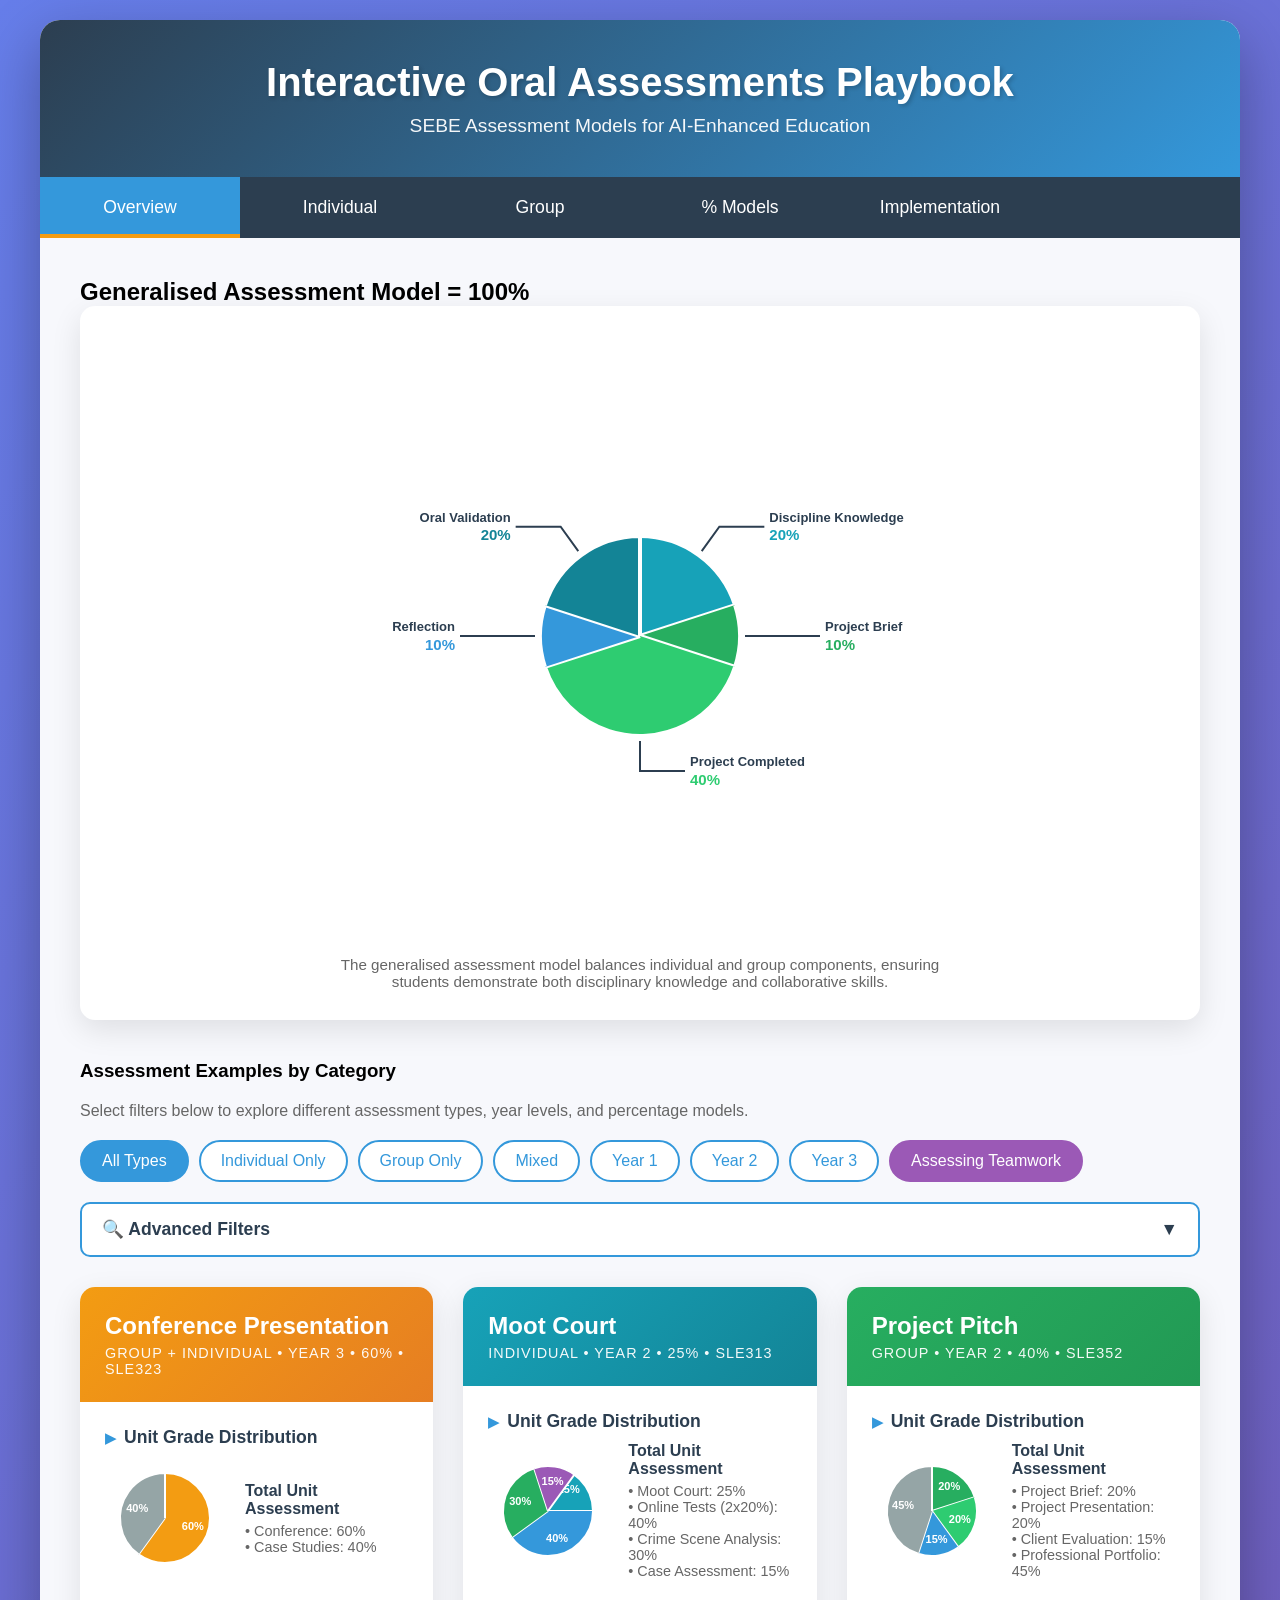
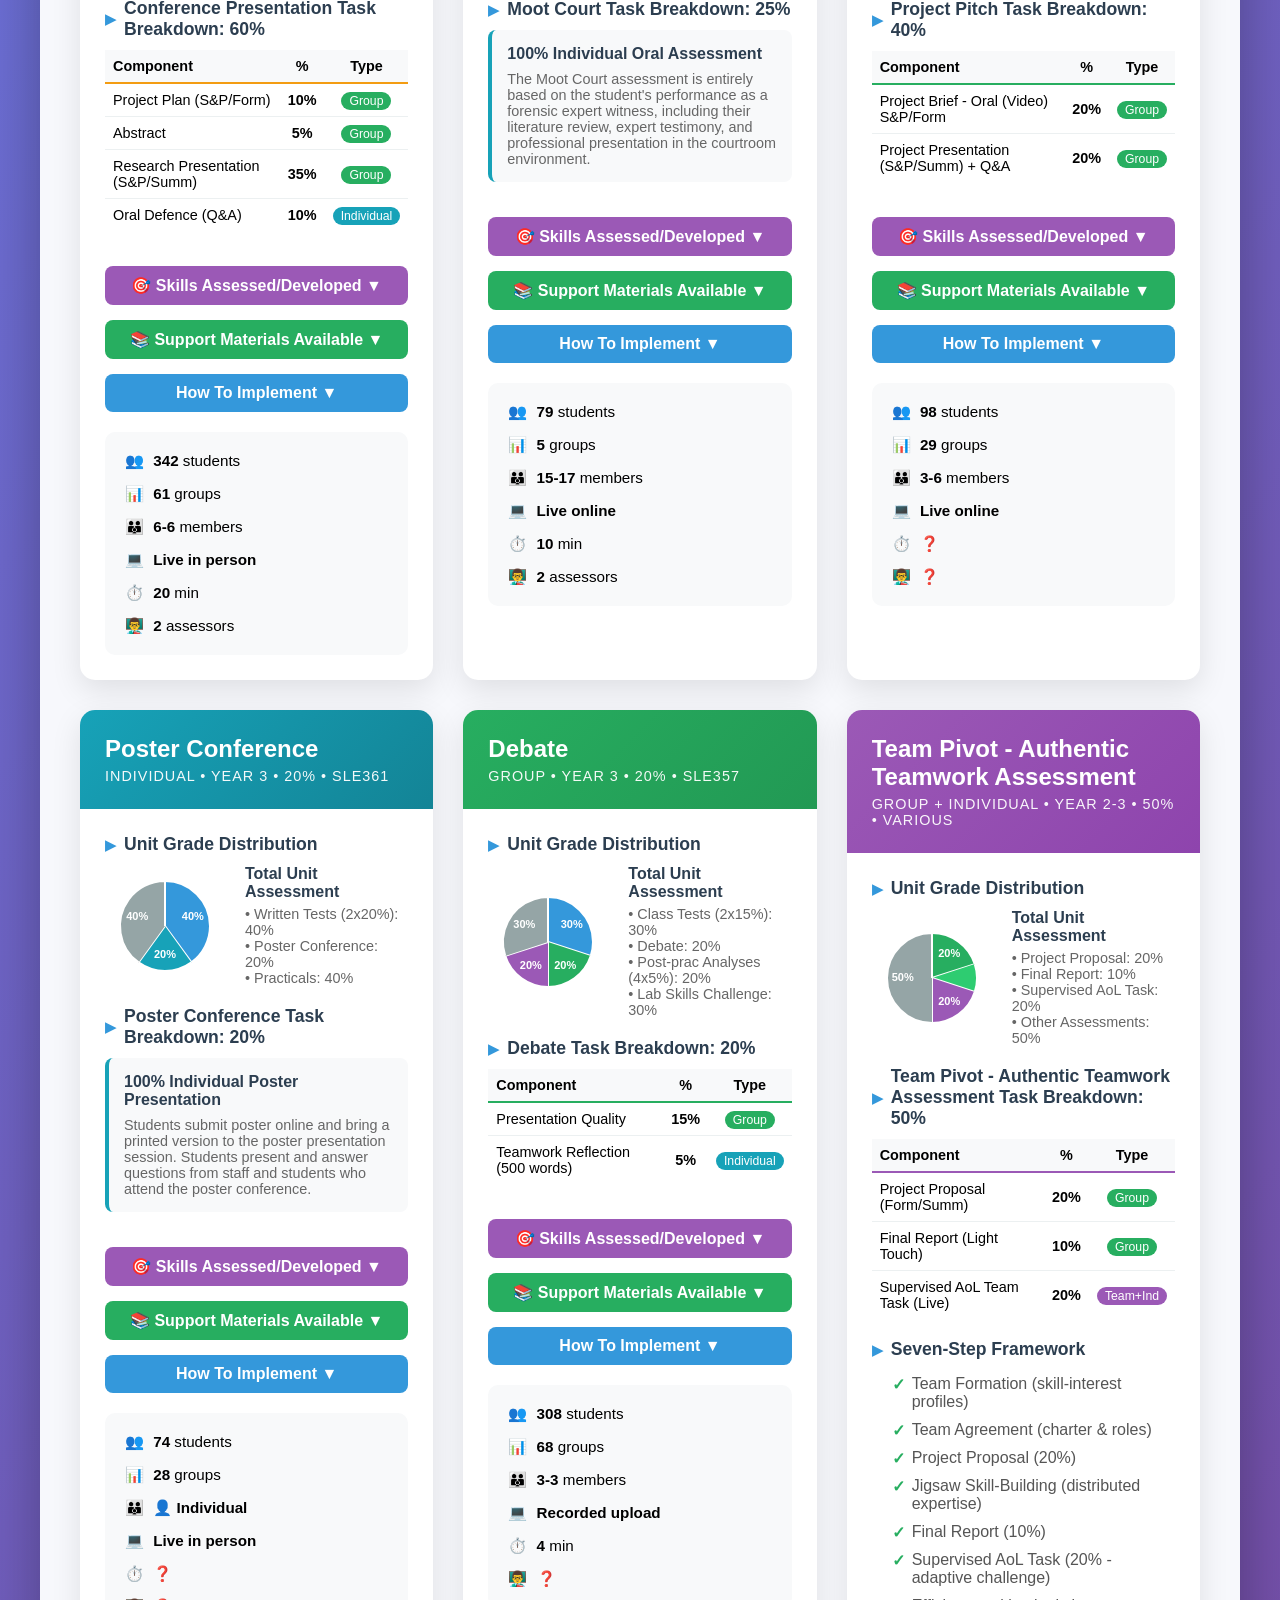
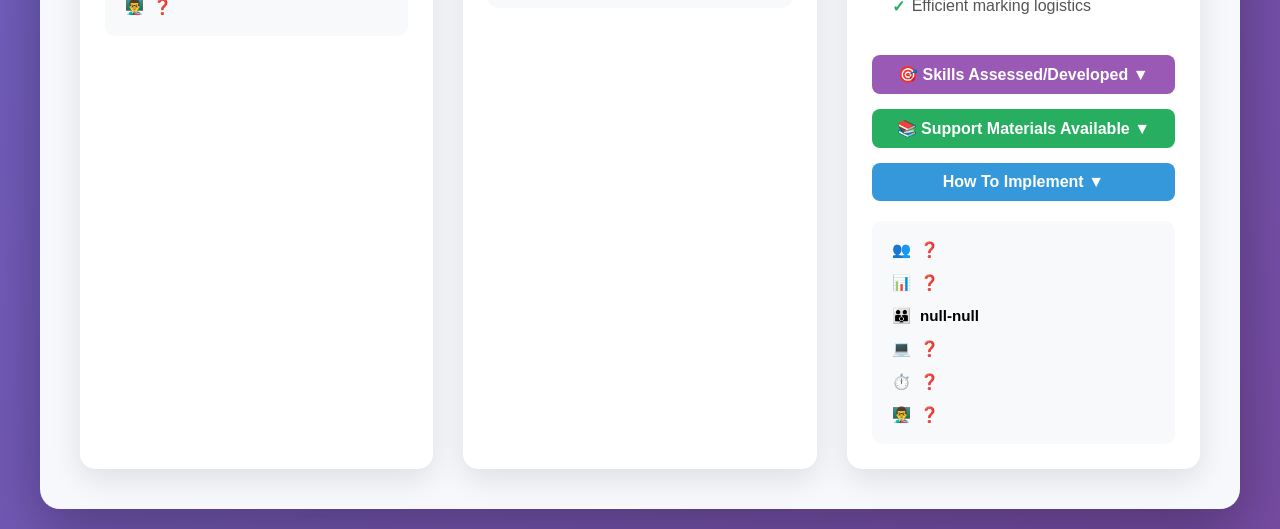
==== commit a536ff9e: "before update to team challenge" ====
--- a/playbook/index.html
+++ b/playbook/index.html
@@ -420,7 +420,7 @@
         }
 
         /* How To Button */
-        .how-to-btn {
+        .how-to-btn, .support-btn, .skills-btn {
             width: 100%;
             padding: 10px;
             margin-top: 15px;
@@ -434,12 +434,28 @@
             transition: all 0.3s;
         }
 
-        .how-to-btn:hover {
+        .how-to-btn:hover, .support-btn:hover, .skills-btn:hover {
             background: #2980b9;
             transform: translateY(-2px);
         }
 
-        .how-to-content {
+        .support-btn {
+            background: #27AE60;
+        }
+
+        .support-btn:hover {
+            background: #229954;
+        }
+
+        .skills-btn {
+            background: #9b59b6;
+        }
+
+        .skills-btn:hover {
+            background: #8e44ad;
+        }
+
+        .how-to-content, .support-content, .skills-content {
             animation: slideDown 0.3s ease;
         }
 
@@ -994,12 +1010,13 @@
     </div>
 
     <script>
-        // JSON Data Structure
+        // JSON Data Structure with Support Materials
         const assessmentData = {
             "assessments": [
                 {
                     "id": "conference",
                     "title": "Conference Presentation",
+                    "unitCode": "SLE323",
                     "type": "mixed",
                     "year": "year3",
                     "totalWeight": 60,
@@ -1023,6 +1040,17 @@
                         { "component": "Research Presentation (S&P/Summ)", "percentage": 35, "type": "group" },
                         { "component": "Oral Defence (Q&A)", "percentage": 10, "type": "individual" }
                     ],
+                    "supportMaterials": [
+                        "Project Plan Rubric - formative assessment with approval process",
+                        "Title must include 'Heart Rate'",
+                        "Background information requirement",
+                        "Aims and hypotheses must be testable and appropriate (not task lists)",
+                        "Methodology must be detailed with appropriate controls",
+                        "Timeline must include all major tasks with sufficient detail",
+                        "References required",
+                        "Feedback incorporated before project approval",
+                        "Projects must be approved or resubmitted within 3 days"
+                    ],
                     "howToImplement": {
                         "overview": "Third year students form teams, design and run their own research project and then present their results to their peers at an end of trimester conference. They are assessed by an assessment panel made up of academics from across the course (discipline experts), senior T&L from the School and Third Space.",
                         "assessmentProcess": [
@@ -1033,11 +1061,21 @@
                             "Questions related to teamwork experience and social responsibility (e.g., how UN SDGs aligned/informed their project)"
                         ],
                         "note": "Initially students shared concerns about a task that counts to 60% of their mark, but feedback showed that once they understood the breakup of the marking and the support across the trimester they were complimentary of this unit."
-                    }
+                    },
+                    "skillsAssessed": [
+                        "Research project design and execution",
+                        "Scientific communication",
+                        "Team collaboration and coordination",
+                        "Professional presentation skills",
+                        "Critical thinking and analysis",
+                        "Oral defence and Q&A abilities",
+                        "Social responsibility awareness"
+                    ]
                 },
                 {
                     "id": "mootcourt",
                     "title": "Moot Court",
+                    "unitCode": "SLE313",
                     "type": "individual",
                     "year": "year2",
                     "totalWeight": 25,
@@ -1065,6 +1103,19 @@
                             "description": "The Moot Court assessment is entirely based on the student's performance as a forensic expert witness, including their literature review, expert testimony, and professional presentation in the courtroom environment." 
                         }
                     ],
+                    "supportMaterials": [
+                        "Unit Guide 2025 - comprehensive assessment framework",
+                        "Individual oral presentation as forensic expert witness",
+                        "15-minute two-way question session with staff acting as counsel",
+                        "Literature review required to explain and defend analysis",
+                        "Professional courtroom environment and procedures",
+                        "Assessment by Unit Chair and peer evaluation",
+                        "Scaffolding through weekly scientific journal analysis discussions",
+                        "Scheduled across Weeks 3-11 with sign-up sheet",
+                        "Moot Court Sign-up Sheet for scheduling 4-5 students per session",
+                        "Student volunteers can act as judges",
+                        "Aligned with other assessment deadlines (tests, practicals)"
+                    ],
                     "howToImplement": {
                         "overview": "Students take on the role of a professional forensic expert witness in a two-way question session between the student (acting as a forensic expert) and a staff member (acting as counsel). The unit brings together future frontiers in forensic science with a view to developing a student's career transition as they approach the final stages of their degree.",
                         "topicsCovered": [
@@ -1081,11 +1132,21 @@
                             "Students deliver evidence in a professional courtroom environment",
                             "Assessment by Unit Chair and peers on professional presentation and quality of testimony"
                         ]
-                    }
+                    },
+                    "skillsAssessed": [
+                        "Expert witness testimony",
+                        "Professional courtroom presentation",
+                        "Technical and analytical skills",
+                        "Literature review and research",
+                        "Interpretation and communication",
+                        "Professional ethics and quality assurance",
+                        "Critical analysis and defence"
+                    ]
                 },
                 {
                     "id": "pitch",
                     "title": "Project Pitch",
+                    "unitCode": "SLE352",
                     "type": "group",
                     "year": "year2",
                     "totalWeight": 40,
@@ -1109,6 +1170,19 @@
                         { "component": "Project Brief - Oral (Video) S&P/Form", "percentage": 20, "type": "group" },
                         { "component": "Project Presentation (S&P/Summ) + Q&A", "percentage": 20, "type": "group" }
                     ],
+                    "supportMaterials": [
+                        "Team Project Brief Guidelines - comprehensive template with examples for project planning",
+                        "Marking Scheme (20%) covering five criteria",
+                        "Goals for the project (8 marks) - SMART format required, ~80 hours work per team member",
+                        "Personal statements (4 marks) - skills brought to project and skills to be developed",
+                        "Team obligations (4 marks) - meeting schedules and communication expectations",
+                        "Challenging situations strategies (4 marks) - identifying and addressing potential issues",
+                        "Video presentation professionalism (2 marks) - clarity, pacing, grammar, visuals",
+                        "PANOPTO Video Advice - 3-5 minute video summary of team project brief",
+                        "All team members must appear on camera (5 mark penalty if not)",
+                        "Submit video link (not file) to avoid size issues",
+                        "Template and declaration form provided for team and client signatures"
+                    ],
                     "howToImplement": {
                         "overview": "A Professional Practice core unit within the Bachelor of Science. In this unit, students will apply scientific knowledge, processes and techniques in a team-based project and communicate the value of science to a range of audiences.",
                         "keyElements": [
@@ -1119,11 +1193,21 @@
                             "Peer review components (formative and summative)",
                             "Students articulate project importance and outcomes at appropriate level for diverse audience"
                         ]
-                    }
+                    },
+                    "skillsAssessed": [
+                        "Team collaboration and project management",
+                        "Scientific communication to diverse audiences",
+                        "Video presentation skills",
+                        "Professional pitch delivery",
+                        "Q&A and audience engagement",
+                        "Peer review and feedback",
+                        "Applied scientific knowledge"
+                    ]
                 },
                 {
                     "id": "poster",
                     "title": "Poster Conference",
+                    "unitCode": "SLE361",
                     "type": "individual",
                     "year": "year3",
                     "totalWeight": 20,
@@ -1158,17 +1242,41 @@
                             "description": "Students submit poster online and bring a printed version to the poster presentation session. Students present and answer questions from staff and students who attend the poster conference." 
                         }
                     ],
+                    "supportMaterials": [
+                        "No support materials currently available in Drive folder"
+                    ],
                     "skillsAssessed": [
                         "Visual communication",
                         "Scientific communication",
                         "Synthesis of complex information",
                         "Public speaking",
                         "Q&A skills"
-                    ]
+                    ],
+                    "howToImplement": {
+                        "overview": "Students design and create a scientific poster presenting their research or practical work. They submit the poster online and bring a printed version to a poster conference session where they present their work to staff and fellow students.",
+                        "keyElements": [
+                            "Poster design and visual communication",
+                            "Scientific content synthesis",
+                            "Online submission for assessment",
+                            "Printed poster for conference presentation",
+                            "Interactive Q&A with assessors and peers",
+                            "Conference-style assessment environment"
+                        ],
+                        "assessmentProcess": [
+                            "Students create poster based on their research/practical work",
+                            "Submit poster online by deadline",
+                            "Print poster for conference session",
+                            "Present poster at designated conference time",
+                            "Answer questions from staff assessors",
+                            "Engage with peer questions and feedback",
+                            "Assessment based on poster quality and presentation skills"
+                        ]
+                    }
                 },
                 {
                     "id": "debate",
                     "title": "Debate",
+                    "unitCode": "SLE357",
                     "type": "group",
                     "year": "year3",
                     "totalWeight": 20,
@@ -1192,6 +1300,9 @@
                         { "component": "Presentation Quality", "percentage": 15, "type": "group" },
                         { "component": "Teamwork Reflection (500 words)", "percentage": 5, "type": "individual" }
                     ],
+                    "supportMaterials": [
+                        "No support materials currently available in Drive folder"
+                    ],
                     "howToImplement": {
                         "format": "Groups choose from provided topics. One student argues for, one against, third is moderator.",
                         "requirements": "Evidence-based arguments using scientific articles on controversial cell biology topics and societal impact.",
@@ -1208,6 +1319,7 @@
                 {
                     "id": "teampivot",
                     "title": "Team Pivot - Authentic Teamwork Assessment",
+                    "unitCode": "Various",
                     "type": "teamwork",
                     "year": "year2-3",
                     "totalWeight": 50,
@@ -1241,6 +1353,9 @@
                         "Supervised AoL Task (20% - adaptive challenge)",
                         "Efficient marking logistics"
                     ],
+                    "supportMaterials": [
+                        "No support materials currently available in Drive folder"
+                    ],
                     "howToImplement": {
                         "overview": "An innovative approach for implementing collaborative team-based learning with embedded Assurance of Learning (AoL). After learners co-construct a group project artefact, they bring the artefact and their notes to the interview. The assessor introduces a novel idea, constraint, or variation, and then observes the team collaborating to construct a new, updated artefact in real-time.",
                         "keyFeatures": [
@@ -1273,7 +1388,16 @@
                             "Team Building templates and Charter templates",
                             "Observation rubrics for live assessment"
                         ]
-                    }
+                    },
+                    "skillsAssessed": [
+                        "Authentic team collaboration",
+                        "Adaptive problem-solving",
+                        "Distributed expertise development",
+                        "Real-time collaborative construction",
+                        "Individual accountability within teams",
+                        "Professional teamwork skills",
+                        "Jigsaw learning and peer teaching"
+                    ]
                 }
             ]
         };
@@ -1309,7 +1433,7 @@
                      data-mode="${m.mode || ''}">
                     <div class="card-header ${assessment.type}">
                         <div class="card-title">${assessment.title}</div>
-                        <div class="card-type">${typeText} • ${yearText} • ${assessment.totalWeight}%</div>
+                        <div class="card-type">${typeText} • ${yearText} • ${assessment.totalWeight}% • ${assessment.unitCode}</div>
                     </div>
                     <div class="card-body">
                         <div class="card-section">
@@ -1340,11 +1464,22 @@
                         ` : ''}
                         
                         ${assessment.skillsAssessed ? `
-                        <div class="card-section">
-                            <h4>Assesses/Develops</h4>
-                            <ul class="skills-list">
+                        <button class="skills-btn" onclick="toggleSkills('${assessment.id}')">
+                            🎯 Skills Assessed/Developed ▼
+                        </button>
+                        <div id="${assessment.id}-skills" class="skills-content" style="display: none;">
+                            <ul class="skills-list" style="margin-top: 15px;">
                                 ${assessment.skillsAssessed.map(skill => `<li>${skill}</li>`).join('')}
                             </ul>
+                        </div>
+                        ` : ''}
+                        
+                        ${assessment.supportMaterials ? `
+                        <button class="support-btn" onclick="toggleSupport('${assessment.id}')">
+                            📚 Support Materials Available ▼
+                        </button>
+                        <div id="${assessment.id}-support" class="support-content" style="display: none;">
+                            ${generateSupportMaterials(assessment.supportMaterials)}
                         </div>
                         ` : ''}
                         
@@ -1420,6 +1555,18 @@
                     </table>
                 `;
             }
+        }
+
+        function generateSupportMaterials(materials) {
+            if (!materials || materials.length === 0) return '';
+            
+            let html = '<ul class="skills-list" style="margin-top: 15px;">';
+            materials.forEach(material => {
+                html += `<li>${material}</li>`;
+            });
+            html += '</ul>';
+            
+            return html;
         }
 
         function generateHowToImplement(howTo) {
@@ -1795,6 +1942,36 @@
             }
         }
 
+        // Toggle Support Materials
+        function toggleSupport(assessmentId) {
+            event.stopPropagation();
+            const supportDiv = document.getElementById(assessmentId + '-support');
+            const button = event.target;
+            
+            if (supportDiv.style.display === 'none') {
+                supportDiv.style.display = 'block';
+                button.innerHTML = '📚 Support Materials Available ▲';
+            } else {
+                supportDiv.style.display = 'none';
+                button.innerHTML = '📚 Support Materials Available ▼';
+            }
+        }
+
+        // Toggle Skills Assessed
+        function toggleSkills(assessmentId) {
+            event.stopPropagation();
+            const skillsDiv = document.getElementById(assessmentId + '-skills');
+            const button = event.target;
+            
+            if (skillsDiv.style.display === 'none') {
+                skillsDiv.style.display = 'block';
+                button.innerHTML = '🎯 Skills Assessed/Developed ▲';
+            } else {
+                skillsDiv.style.display = 'none';
+                button.innerHTML = '🎯 Skills Assessed/Developed ▼';
+            }
+        }
+
         // Toggle How To Content
         function toggleHowTo(assessmentId) {
             event.stopPropagation();
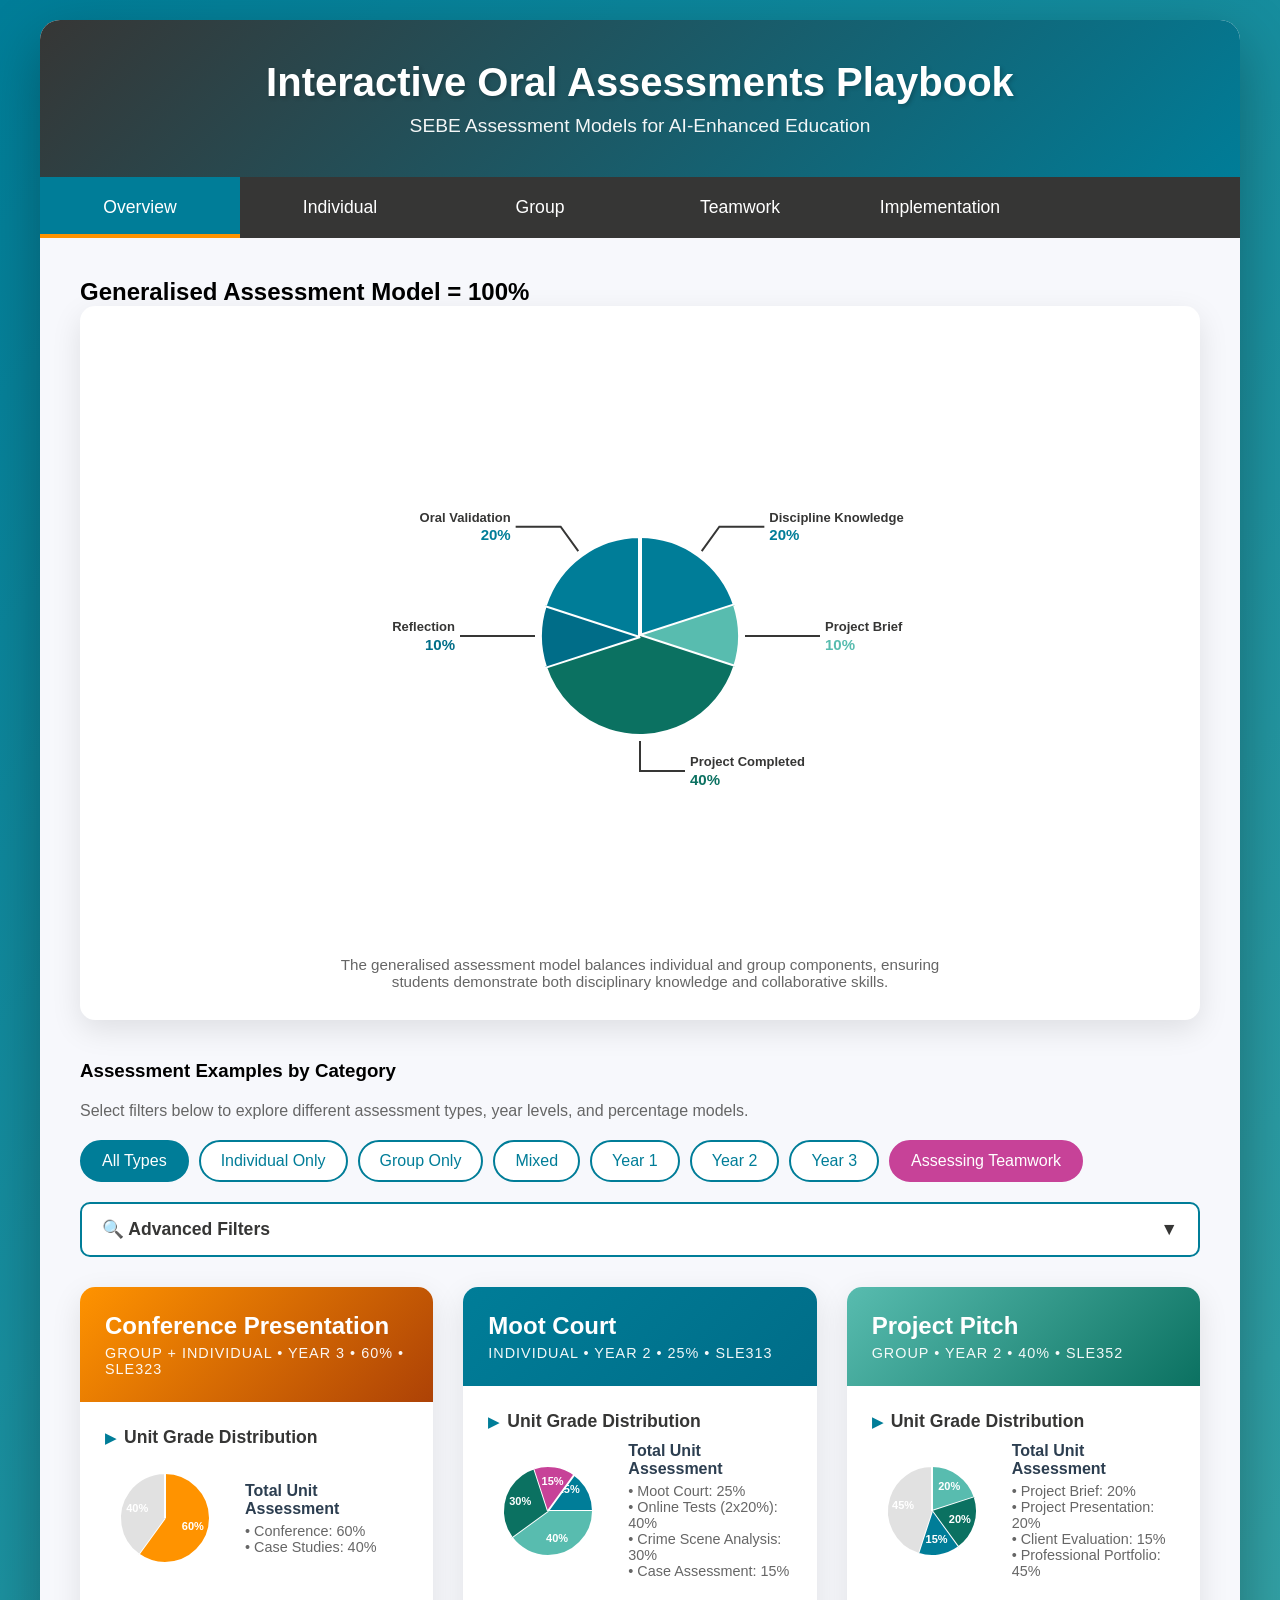
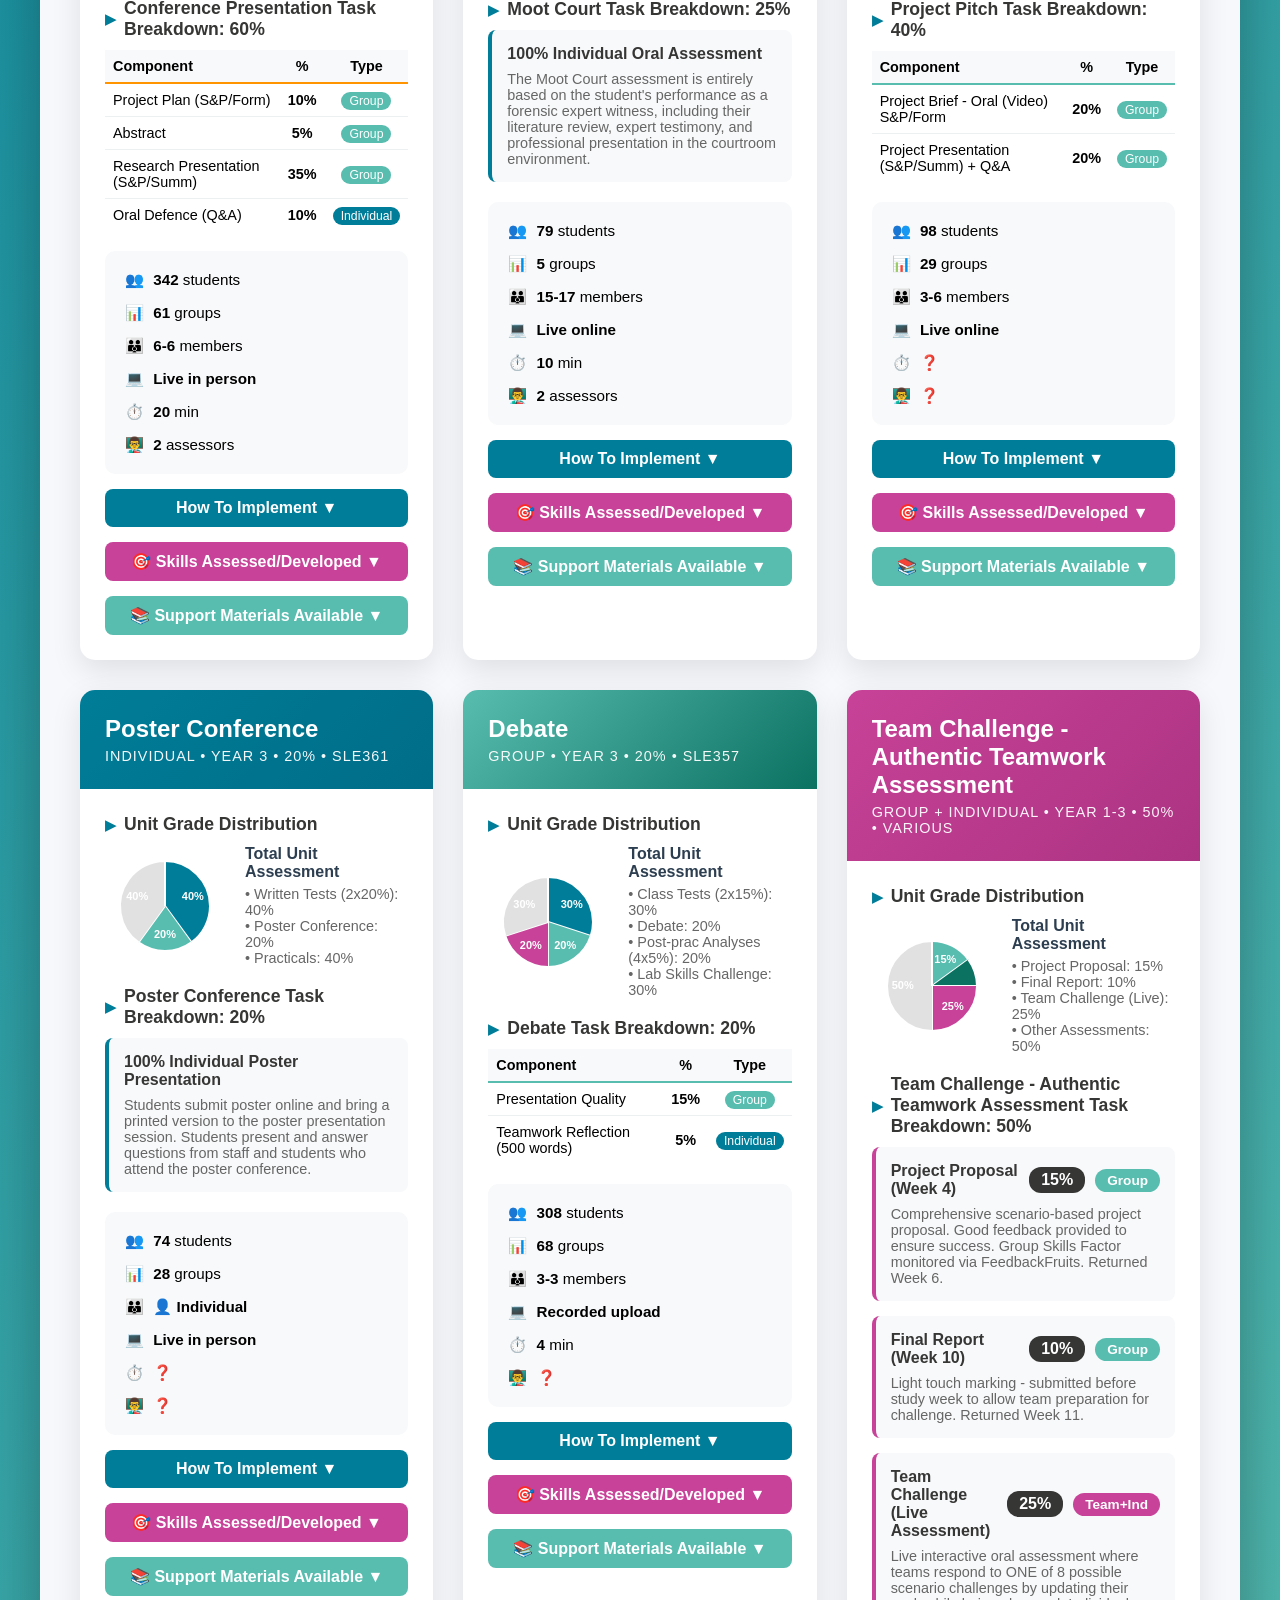
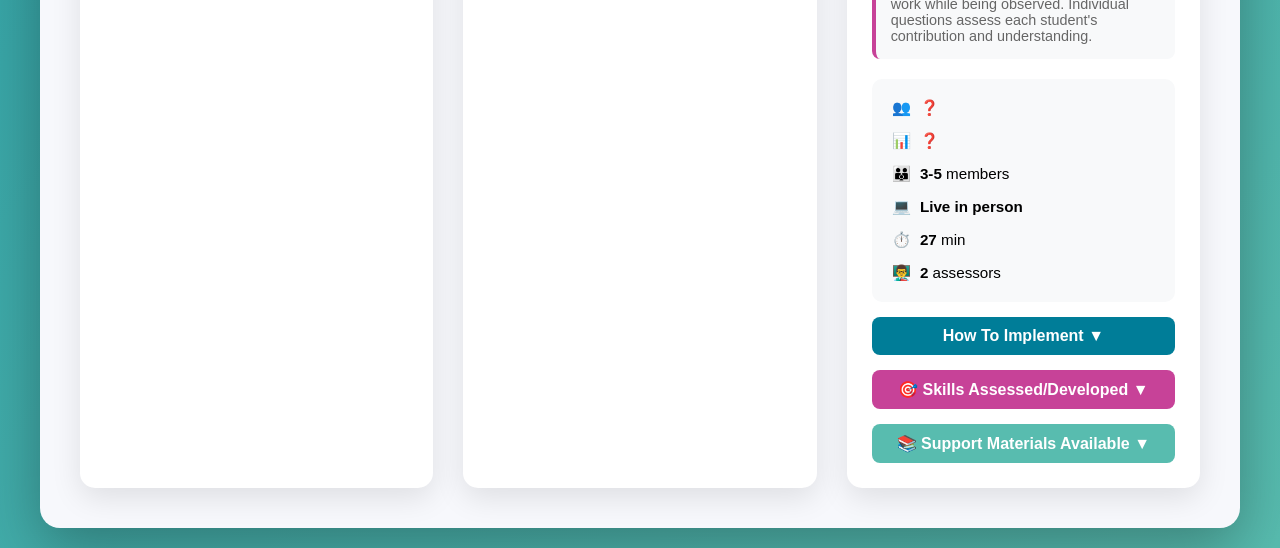
==== commit a25348bb: "team challenge" ====
--- a/playbook/index.html
+++ b/playbook/index.html
@@ -13,7 +13,7 @@
 
         body {
             font-family: 'Segoe UI', Tahoma, Geneva, Verdana, sans-serif;
-            background: linear-gradient(135deg, #667eea 0%, #764ba2 100%);
+            background: linear-gradient(135deg, #007D98 0%, #58BCAF 100%);
             min-height: 100vh;
             padding: 20px;
         }
@@ -29,7 +29,7 @@
 
         /* Header */
         .header {
-            background: linear-gradient(135deg, #2C3E50 0%, #3498db 100%);
+            background: linear-gradient(135deg, #363635 0%, #007D98 100%);
             color: white;
             padding: 40px;
             text-align: center;
@@ -49,7 +49,7 @@
         /* Navigation */
         .nav-tabs {
             display: flex;
-            background: #2C3E50;
+            background: #363635;
             padding: 0;
             list-style: none;
             justify-content: centre;
@@ -79,7 +79,7 @@
         }
 
         .nav-tab button.active {
-            background: #3498db;
+            background: #007D98;
         }
 
         .nav-tab button.active::after {
@@ -89,7 +89,7 @@
             left: 0;
             right: 0;
             height: 4px;
-            background: #F39C12;
+            background: #FF9300;
         }
 
         /* Content Sections */
@@ -137,24 +137,24 @@
 
         .card-header {
             padding: 25px;
-            background: linear-gradient(135deg, #667eea 0%, #764ba2 100%);
+            background: linear-gradient(135deg, #007D98 0%, #006D88 100%);
             color: white;
         }
 
         .card-header.individual {
-            background: linear-gradient(135deg, #17A2B8 0%, #138496 100%);
+            background: linear-gradient(135deg, #007D98 0%, #006D88 100%);
         }
 
         .card-header.group {
-            background: linear-gradient(135deg, #27AE60 0%, #229954 100%);
+            background: linear-gradient(135deg, #58BCAF 0%, #0B7161 100%);
         }
 
         .card-header.mixed {
-            background: linear-gradient(135deg, #F39C12 0%, #E67E22 100%);
+            background: linear-gradient(135deg, #FF9300 0%, #AD4206 100%);
         }
 
         .card-header.teamwork {
-            background: linear-gradient(135deg, #9b59b6 0%, #8e44ad 100%);
+            background: linear-gradient(135deg, #C74298 0%, #AC3382 100%);
         }
 
         .card-title {
@@ -179,7 +179,7 @@
         }
 
         .card-section h4 {
-            color: #2C3E50;
+            color: #363635;
             margin-bottom: 10px;
             font-size: 1.1em;
             display: flex;
@@ -189,7 +189,7 @@
         .card-section h4::before {
             content: '▶';
             margin-right: 8px;
-            color: #3498db;
+            color: #007D98;
             font-size: 0.8em;
         }
 
@@ -209,7 +209,7 @@
             content: '✓';
             position: absolute;
             left: 0;
-            color: #27AE60;
+            color: #58BCAF;
             font-weight: bold;
         }
 
@@ -217,7 +217,7 @@
             background: #f8f9fa;
             padding: 15px;
             border-radius: 8px;
-            border-left: 4px solid #3498db;
+            border-left: 4px solid #007D98;
         }
 
         .formats p {
@@ -236,21 +236,21 @@
         .filter-btn {
             padding: 10px 20px;
             background: white;
-            border: 2px solid #3498db;
+            border: 2px solid #007D98;
             border-radius: 25px;
             cursor: pointer;
             transition: all 0.3s;
             font-size: 1em;
-            color: #3498db;
+            color: #007D98;
         }
 
         .filter-btn:hover {
-            background: #3498db;
+            background: #007D98;
             color: white;
         }
 
         .filter-btn.active {
-            background: #3498db;
+            background: #007D98;
             color: white;
         }
 
@@ -269,7 +269,7 @@
             bottom: 100%;
             left: 50%;
             transform: translateX(-50%);
-            background: #2C3E50;
+            background: #363635;
             color: white;
             padding: 8px 12px;
             border-radius: 6px;
@@ -287,7 +287,7 @@
             left: 50%;
             transform: translateX(-50%);
             border: 5px solid transparent;
-            border-top-color: #2C3E50;
+            border-top-color: #363635;
         }
 
         /* Advanced Filters */
@@ -295,12 +295,12 @@
             width: 100%;
             padding: 15px 20px;
             background: white;
-            border: 2px solid #3498db;
+            border: 2px solid #007D98;
             border-radius: 10px;
             cursor: pointer;
             font-size: 1.1em;
             font-weight: bold;
-            color: #2C3E50;
+            color: #363635;
             display: flex;
             justify-content: space-between;
             align-items: center;
@@ -313,14 +313,14 @@
         }
 
         .advanced-filters-toggle:focus {
-            outline: 3px solid #3498db;
+            outline: 3px solid #007D98;
             outline-offset: 2px;
         }
 
         .advanced-filters-panel {
             display: none;
             background: white;
-            border: 2px solid #3498db;
+            border: 2px solid #007D98;
             border-radius: 10px;
             padding: 30px;
             margin-top: 10px;
@@ -338,7 +338,7 @@
         .filter-group label {
             display: block;
             font-weight: bold;
-            color: #2C3E50;
+            color: #363635;
             margin-bottom: 10px;
             font-size: 1em;
         }
@@ -363,7 +363,7 @@
             width: 24px;
             height: 24px;
             border-radius: 50%;
-            background: #3498db;
+            background: #007D98;
             cursor: pointer;
             border: 2px solid white;
             box-shadow: 0 2px 4px rgba(0,0,0,0.2);
@@ -373,7 +373,7 @@
             width: 24px;
             height: 24px;
             border-radius: 50%;
-            background: #3498db;
+            background: #007D98;
             cursor: pointer;
             border: 2px solid white;
             box-shadow: 0 2px 4px rgba(0,0,0,0.2);
@@ -386,7 +386,7 @@
             background: #f8f9fa;
             border-radius: 5px;
             font-weight: bold;
-            color: #2C3E50;
+            color: #363635;
             text-align: center;
             margin-top: 5px;
         }
@@ -398,7 +398,7 @@
             border-radius: 8px;
             margin-top: 20px;
             font-weight: bold;
-            color: #2C3E50;
+            color: #363635;
         }
 
         .reset-filters-btn {
@@ -424,7 +424,7 @@
             width: 100%;
             padding: 10px;
             margin-top: 15px;
-            background: #3498db;
+            background: #007D98;
             color: white;
             border: none;
             border-radius: 8px;
@@ -435,24 +435,24 @@
         }
 
         .how-to-btn:hover, .support-btn:hover, .skills-btn:hover {
-            background: #2980b9;
+            background: #006D88;
             transform: translateY(-2px);
         }
 
         .support-btn {
-            background: #27AE60;
+            background: #58BCAF;
         }
 
         .support-btn:hover {
-            background: #229954;
+            background: #0B7161;
         }
 
         .skills-btn {
-            background: #9b59b6;
+            background: #C74298;
         }
 
         .skills-btn:hover {
-            background: #8e44ad;
+            background: #AC3382;
         }
 
         .how-to-content, .support-content, .skills-content {
@@ -496,7 +496,7 @@
 
         .model-title {
             font-size: 1.8em;
-            color: #2C3E50;
+            color: #363635;
             margin-bottom: 30px;
             text-align: center;
         }
@@ -513,7 +513,7 @@
             background: #f8f9fa;
             border-radius: 10px;
             padding: 15px;
-            border-left: 5px solid #3498db;
+            border-left: 5px solid #007D98;
             transition: transform 0.2s;
         }
 
@@ -523,15 +523,15 @@
         }
 
         .component-bar.individual {
-            border-left-color: #17A2B8;
+            border-left-color: #007D98;
         }
 
         .component-bar.group {
-            border-left-color: #27AE60;
+            border-left-color: #58BCAF;
         }
 
         .component-percent {
-            background: #2C3E50;
+            background: #363635;
             color: white;
             padding: 10px 15px;
             border-radius: 8px;
@@ -548,7 +548,7 @@
 
         .component-name {
             font-weight: bold;
-            color: #2C3E50;
+            color: #363635;
             margin-bottom: 5px;
         }
 
@@ -567,11 +567,11 @@
         }
 
         .component-type.individual {
-            background: #17A2B8;
+            background: #007D98;
         }
 
         .component-type.group {
-            background: #27AE60;
+            background: #58BCAF;
         }
 
         .model-summary {
@@ -589,7 +589,7 @@
         .summary-value {
             font-size: 2.5em;
             font-weight: bold;
-            color: #2C3E50;
+            color: #363635;
         }
 
         .summary-label {
@@ -607,7 +607,7 @@
         }
 
         .guide-section h3 {
-            color: #2C3E50;
+            color: #363635;
             margin-bottom: 15px;
             display: flex;
             align-items: center;
@@ -635,12 +635,12 @@
             content: '→';
             position: absolute;
             left: 0;
-            color: #3498db;
+            color: #007D98;
             font-weight: bold;
         }
 
         .highlight-box {
-            background: linear-gradient(135deg, #27AE60 0%, #3498db 100%);
+            background: linear-gradient(135deg, #58BCAF 0%, #007D98 100%);
             color: white;
             padding: 25px;
             border-radius: 12px;
@@ -679,7 +679,7 @@
                 <button onclick="showTab('group')">Group</button>
             </li>
             <li class="nav-tab">
-                <button onclick="showTab('models')">% Models</button>
+                <button onclick="showTab('teamwork')">Teamwork</button>
             </li>
             <li class="nav-tab">
                 <button onclick="showTab('implementation')">Implementation</button>
@@ -712,7 +712,7 @@
                     <button class="filter-btn" onclick="filterCards('year1')">Year 1</button>
                     <button class="filter-btn" onclick="filterCards('year2')">Year 2</button>
                     <button class="filter-btn" onclick="filterCards('year3')">Year 3</button>
-                    <button class="filter-btn" onclick="filterCards('teamwork')" style="background: #9b59b6; color: white; border-color: #9b59b6;">Assessing Teamwork</button>
+                    <button class="filter-btn" onclick="filterCards('teamwork')" style="background: #C74298; color: white; border-color: #C74298;">Assessing Teamwork</button>
                 </div>
 
                 <!-- Advanced Filters -->
@@ -827,121 +827,11 @@
                 </div>
             </div>
 
-            <!-- Percentage Models Tab -->
-            <div id="models" class="tab-content">
-                <h2>Assessment Percentage Models</h2>
-                
-                <div class="model-container">
-                    <h3 class="model-title">Standard Model (20-10-40-10-20)</h3>
-                    <div class="model-components">
-                        <div class="component-bar individual">
-                            <span class="component-percent">20%</span>
-                            <div class="component-details">
-                                <div class="component-name">Knowledge Tests</div>
-                                <div class="component-desc">Discipline-specific content assessment</div>
-                            </div>
-                            <span class="component-type individual">Individual</span>
-                        </div>
-                        
-                        <div class="component-bar group">
-                            <span class="component-percent">10%</span>
-                            <div class="component-details">
-                                <div class="component-name">Project Brief</div>
-                                <div class="component-desc">Group task with formative peer review</div>
-                            </div>
-                            <span class="component-type group">Group</span>
-                        </div>
-                        
-                        <div class="component-bar group">
-                            <span class="component-percent">40%</span>
-                            <div class="component-details">
-                                <div class="component-name">Project Completion</div>
-                                <div class="component-desc">Final group deliverable with summative peer review</div>
-                            </div>
-                            <span class="component-type group">Group</span>
-                        </div>
-                        
-                        <div class="component-bar individual">
-                            <span class="component-percent">10%</span>
-                            <div class="component-details">
-                                <div class="component-name">Reflection</div>
-                                <div class="component-desc">Identify strengths, weaknesses, and future goals</div>
-                            </div>
-                            <span class="component-type individual">Individual</span>
-                        </div>
-                        
-                        <div class="component-bar individual">
-                            <span class="component-percent">20%</span>
-                            <div class="component-details">
-                                <div class="component-name">Oral Validation</div>
-                                <div class="component-desc">Individual presentation to stakeholder</div>
-                            </div>
-                            <span class="component-type individual">Individual</span>
-                        </div>
-                    </div>
-                    
-                    <div class="model-summary">
-                        <div class="summary-item">
-                            <div class="summary-value">50%</div>
-                            <div class="summary-label">Individual Assessment</div>
-                        </div>
-                        <div class="summary-item">
-                            <div class="summary-value">50%</div>
-                            <div class="summary-label">Group Assessment</div>
-                        </div>
-                    </div>
-                </div>
-
-                <div class="model-container">
-                    <h3 class="model-title">Alternative Model (30-20-30-20)</h3>
-                    <div class="model-components">
-                        <div class="component-bar individual">
-                            <span class="component-percent">30%</span>
-                            <div class="component-details">
-                                <div class="component-name">Individual Oral Defence</div>
-                                <div class="component-desc">Comprehensive knowledge demonstration</div>
-                            </div>
-                            <span class="component-type individual">Individual</span>
-                        </div>
-                        
-                        <div class="component-bar group">
-                            <span class="component-percent">20%</span>
-                            <div class="component-details">
-                                <div class="component-name">Team Research</div>
-                                <div class="component-desc">Collaborative investigation</div>
-                            </div>
-                            <span class="component-type group">Group</span>
-                        </div>
-                        
-                        <div class="component-bar group">
-                            <span class="component-percent">30%</span>
-                            <div class="component-details">
-                                <div class="component-name">Group Presentation</div>
-                                <div class="component-desc">Professional team delivery</div>
-                            </div>
-                            <span class="component-type group">Group</span>
-                        </div>
-                        
-                        <div class="component-bar individual">
-                            <span class="component-percent">20%</span>
-                            <div class="component-details">
-                                <div class="component-name">Portfolio & Reflection</div>
-                                <div class="component-desc">Individual learning journey</div>
-                            </div>
-                            <span class="component-type individual">Individual</span>
-                        </div>
-                    </div>
-                    
-                    <div class="model-summary">
-                        <div class="summary-item">
-                            <div class="summary-value">50%</div>
-                            <div class="summary-label">Individual Assessment</div>
-                        </div>
-                        <div class="summary-item">
-                            <div class="summary-value">50%</div>
-                            <div class="summary-label">Group Assessment</div>
-                        </div>
-                    </div>
+            <!-- Teamwork Tab -->
+            <div id="teamwork" class="tab-content">
+                <h2>Teamwork Assessment Types</h2>
+                <div class="cards-grid" id="teamwork-cards-container">
+                    <!-- Teamwork cards will be generated here -->
                 </div>
             </div>
 
@@ -1031,8 +921,8 @@
                         "numberOfAssessors": 2
                     },
                     "unitGradeDistribution": [
-                        { "component": "Conference", "percentage": 60, "color": "#F39C12" },
-                        { "component": "Case Studies", "percentage": 40, "color": "#95a5a6" }
+                        { "component": "Conference", "percentage": 60, "color": "#FF9300" },
+                        { "component": "Case Studies", "percentage": 40, "color": "#E1E1E1" }
                     ],
                     "taskBreakdown": [
                         { "component": "Project Plan (S&P/Form)", "percentage": 10, "type": "group" },
@@ -1090,10 +980,10 @@
                         "numberOfAssessors": 2
                     },
                     "unitGradeDistribution": [
-                        { "component": "Moot Court", "percentage": 25, "color": "#17A2B8" },
-                        { "component": "Online Tests (2x20%)", "percentage": 40, "color": "#3498db" },
-                        { "component": "Crime Scene Analysis", "percentage": 30, "color": "#27ae60" },
-                        { "component": "Case Assessment", "percentage": 15, "color": "#9b59b6" }
+                        { "component": "Moot Court", "percentage": 25, "color": "#007D98" },
+                        { "component": "Online Tests (2x20%)", "percentage": 40, "color": "#58BCAF" },
+                        { "component": "Crime Scene Analysis", "percentage": 30, "color": "#0B7161" },
+                        { "component": "Case Assessment", "percentage": 15, "color": "#C74298" }
                     ],
                     "taskBreakdown": [
                         { 
@@ -1161,10 +1051,10 @@
                         "numberOfAssessors": null
                     },
                     "unitGradeDistribution": [
-                        { "component": "Project Brief", "percentage": 20, "color": "#27AE60" },
-                        { "component": "Project Presentation", "percentage": 20, "color": "#2ECC71" },
-                        { "component": "Client Evaluation", "percentage": 15, "color": "#3498db" },
-                        { "component": "Professional Portfolio", "percentage": 45, "color": "#95a5a6" }
+                        { "component": "Project Brief", "percentage": 20, "color": "#58BCAF" },
+                        { "component": "Project Presentation", "percentage": 20, "color": "#0B7161" },
+                        { "component": "Client Evaluation", "percentage": 15, "color": "#007D98" },
+                        { "component": "Professional Portfolio", "percentage": 45, "color": "#E1E1E1" }
                     ],
                     "taskBreakdown": [
                         { "component": "Project Brief - Oral (Video) S&P/Form", "percentage": 20, "type": "group" },
@@ -1222,12 +1112,12 @@
                         "numberOfAssessors": null
                     },
                     "unitGradeDistribution": [
-                        { "component": "Written Tests (2x20%)", "percentage": 40, "color": "#3498db" },
-                        { "component": "Poster Conference", "percentage": 20, "color": "#17A2B8" },
+                        { "component": "Written Tests (2x20%)", "percentage": 40, "color": "#007D98" },
+                        { "component": "Poster Conference", "percentage": 20, "color": "#58BCAF" },
                         { 
                             "component": "Practicals", 
                             "percentage": 40, 
-                            "color": "#95a5a6", 
+                            "color": "#E1E1E1", 
                             "breakdown": [
                                 { "component": "Pre-lab questions", "percentage": 5 },
                                 { "component": "Lab reports", "percentage": 35 }
@@ -1291,10 +1181,10 @@
                         "numberOfAssessors": null
                     },
                     "unitGradeDistribution": [
-                        { "component": "Class Tests (2x15%)", "percentage": 30, "color": "#3498db" },
-                        { "component": "Debate", "percentage": 20, "color": "#27AE60" },
-                        { "component": "Post-prac Analyses (4x5%)", "percentage": 20, "color": "#9b59b6" },
-                        { "component": "Lab Skills Challenge", "percentage": 30, "color": "#95a5a6" }
+                        { "component": "Class Tests (2x15%)", "percentage": 30, "color": "#007D98" },
+                        { "component": "Debate", "percentage": 20, "color": "#58BCAF" },
+                        { "component": "Post-prac Analyses (4x5%)", "percentage": 20, "color": "#C74298" },
+                        { "component": "Lab Skills Challenge", "percentage": 30, "color": "#E1E1E1" }
                     ],
                     "taskBreakdown": [
                         { "component": "Presentation Quality", "percentage": 15, "type": "group" },
@@ -1317,86 +1207,216 @@
                     ]
                 },
                 {
-                    "id": "teampivot",
-                    "title": "Team Pivot - Authentic Teamwork Assessment",
+                    "id": "teamchallenge",
+                    "title": "Team Challenge - Authentic Teamwork Assessment",
                     "unitCode": "Various",
                     "type": "teamwork",
-                    "year": "year2-3",
+                    "year": "year1-3",
                     "totalWeight": 50,
                     "metadata": {
                         "cohort": null,
                         "numberOfGroups": null,
-                        "groupSizeMin": null,
-                        "groupSizeMax": null,
-                        "mode": null,
-                        "timeMinutes": null,
-                        "timeBreakdown": "Data to be collected",
-                        "numberOfAssessors": null
+                        "groupSizeMin": 3,
+                        "groupSizeMax": 5,
+                        "mode": "person",
+                        "timeMinutes": 27,
+                        "timeBreakdown": "25-30 minutes per team for supervised live challenge",
+                        "numberOfAssessors": 2
                     },
                     "unitGradeDistribution": [
-                        { "component": "Project Proposal", "percentage": 20, "color": "#27AE60" },
-                        { "component": "Final Report", "percentage": 10, "color": "#2ECC71" },
-                        { "component": "Supervised AoL Task", "percentage": 20, "color": "#9b59b6" },
-                        { "component": "Other Assessments", "percentage": 50, "color": "#95a5a6" }
+                        { "component": "Project Proposal", "percentage": 15, "color": "#58BCAF" },
+                        { "component": "Final Report", "percentage": 10, "color": "#0B7161" },
+                        { "component": "Team Challenge (Live)", "percentage": 25, "color": "#C74298" },
+                        { "component": "Other Assessments", "percentage": 50, "color": "#E1E1E1" }
                     ],
                     "taskBreakdown": [
-                        { "component": "Project Proposal (Form/Summ)", "percentage": 20, "type": "group" },
-                        { "component": "Final Report (Light Touch)", "percentage": 10, "type": "group" },
-                        { "component": "Supervised AoL Team Task (Live)", "percentage": 20, "type": "team+individual" }
+                        { 
+                            "component": "Project Proposal (Week 4)", 
+                            "percentage": 15, 
+                            "type": "group", 
+                            "description": "Comprehensive scenario-based project proposal. Good feedback provided to ensure success. Group Skills Factor monitored via FeedbackFruits. Returned Week 6." 
+                        },
+                        { 
+                            "component": "Final Report (Week 10)", 
+                            "percentage": 10, 
+                            "type": "group", 
+                            "description": "Light touch marking - submitted before study week to allow team preparation for challenge. Returned Week 11." 
+                        },
+                        { 
+                            "component": "Team Challenge (Live Assessment)", 
+                            "percentage": 25, 
+                            "type": "team+individual", 
+                            "description": "Live interactive oral assessment where teams respond to ONE of 8 possible scenario challenges by updating their work while being observed. Individual questions assess each student's contribution and understanding." 
+                        }
                     ],
                     "framework": [
-                        "Team Formation (skill-interest profiles)",
-                        "Team Agreement (charter & roles)",
-                        "Project Proposal (20%)",
-                        "Jigsaw Skill-Building (distributed expertise)",
-                        "Final Report (10%)",
-                        "Supervised AoL Task (20% - adaptive challenge)",
-                        "Efficient marking logistics"
+                        "Week 1: Introduction to Team Challenge structure and clear instructions on how it works",
+                        "Week 1: Team Formation & Team Agreement (signed by all members with 'firing' stipulations)",
+                        "Week 4: Project Proposal (15%) - with peer review and Group Skills Factor monitoring",
+                        "Week 5: Field trip (attendance required or grounds for removal)",
+                        "Week 6: Project Proposal feedback returned to ensure success",
+                        "Week 7: Practice Workshop (2 hours) - 1hr Team Challenge role play + 1hr data analysis practice",
+                        "Week 10: Final Report (10%) - light touch marking with peer review",
+                        "Week 11: Final Report returned - students use study week to prepare for Team Challenge",
+                        "Study Week: Team preparation for 8 possible scenario challenges",
+                        "Team Challenge (25%) - Live assessment with scenario adaptation and individual questions"
                     ],
                     "supportMaterials": [
-                        "No support materials currently available in Drive folder"
+                        "Team Agreement template with 'firing' stipulations (to be signed by all members)",
+                        "FeedbackFruits Self and Peer Review setup guide",
+                        "8 scenario challenge examples (customizable per discipline - e.g., architecture location change, design scope change)",
+                        "Week 7 practice workshop materials: 1hr Team Challenge role play + 1hr data analysis",
+                        "Assessment rubrics: Rubric 1 - GLO1 Discipline Knowledge; Rubric 2 - GLOs 2,4,5,7 Transferable Skills",
+                        "Group Skills Factor monitoring guidelines (threshold: 0.6 for removal)",
+                        "Flowchart for team member removal/'firing' process",
+                        "Clear instructions document for Week 1 introduction"
                     ],
                     "howToImplement": {
-                        "overview": "An innovative approach for implementing collaborative team-based learning with embedded Assurance of Learning (AoL). After learners co-construct a group project artefact, they bring the artefact and their notes to the interview. The assessor introduces a novel idea, constraint, or variation, and then observes the team collaborating to construct a new, updated artefact in real-time.",
-                        "keyFeatures": [
-                            {
-                                "name": "Team Formation",
-                                "description": "Student-directed grouping based on skills and interests using Padlet"
-                            },
-                            {
-                                "name": "Team Agreement",
-                                "description": "Formalised collaboration parameters, roles, values, and conflict resolution"
-                            },
-                            {
-                                "name": "Jigsaw Learning",
-                                "description": "Each member develops expertise in specific components (data collection, analysis, visualization) then teaches their team"
-                            },
-                            {
-                                "name": "Supervised AoL Task",
-                                "description": "Face-to-face assessment where teams adapt to a new variable in real-time, demonstrating authentic capability"
-                            }
+                        "overview": "The Team Challenge is an innovative approach for implementing collaborative team-based learning with embedded Assurance of Learning (AoL). It provides an evidence base for grading individual teamwork effectiveness, facilitates genuine teamwork, and fosters deep learning among all team members. This assessment addresses common teamwork inequities by requiring teams to adapt their project work in real-time during a live assessment.",
+                        
+                        "theProblem": [
+                            "Teamwork is often distributed inequitably in group projects (anecdotal evidence from students and staff)",
+                            "Difficult to assure the learning outcomes for each group member across all learning outcomes examined by the group task",
+                            "Hard to determine individual contributions in uploaded group work (not easy to tell 'who did what')",
+                            "Students may not engage deeply with all aspects of the project",
+                            "Cannot determine how much students have actually learned from the group task"
                         ],
+                        
+                        "theSolution": [
+                            "Teams complete a comprehensive, scenario-based group task (e.g., architecture design project, case study report)",
+                            "Project components submitted online as usual (15% proposal Week 4 + 10% final report Week 10)",
+                            "Teams then attend live Team Challenge assessment bringing ALL project materials (digital files, laptops, notes, etc.)",
+                            "In the assessment room, teams receive ONE scenario challenge from 8 possible scenarios provided in advance",
+                            "Teams must adapt/update their work in response to the scenario while working 'out loud'",
+                            "Assessors observe individual contributions in real-time - can see who contributes and in what way",
+                            "Time built in for individual questions to each student about their contribution to the updated work",
+                            "This captures both discipline knowledge and graduate learning outcomes in an observable way"
+                        ],
+                        
+                        "scenarioExamples": [
+                            "Architecture project example: Client changes location to somewhere else in Victoria (Scenario 1)",
+                            "Architecture project example: Client changes brief from single to double-story home (Scenario 2)",
+                            "Teams are told about all 8 unique scenarios in advance",
+                            "They prepare for all 8 scenarios but don't know which ONE they'll receive until the assessment",
+                            "This encourages comprehensive preparation across the full suite of learning outcomes",
+                            "Facilitates deeper understanding as teams must study all possible adaptations"
+                        ],
+                        
+                        "assessmentProcess": [
+                            "Teams enter room with all project materials (digital files, laptops, notes, etc.)",
+                            "Scenario challenge delivered (2 minutes to explain if provided in advance)",
+                            "Team works 'out loud' to produce updated artifact/report/annotated version of their original work",
+                            "Assessors observe who contributes and how they contribute to changes",
+                            "Individual questions asked to each student about the updates and their contribution",
+                            "Assessment duration: 25-30 minutes per team",
+                            "Gets to the heart of whether students engaged with different learning outcomes in observable way"
+                        ],
+                        
+                        "markingStructure": [
+                            "Two rubrics and two markers per team - opportunity to consult and verify with each other at end of challenge",
+                            "Students assessed individually on their Team Challenge performance",
+                            "Rubric 1 - GLO1 (Discipline Knowledge): ONE discipline expert marker",
+                            "Rubric 2 - GLOs 2, 4, 5, 7 (Transferable Skills based on Values-type rubrics): ONE expert transferable skills marker",
+                            "Sustainable workload: ~25-30 minutes per team with 2 assessors",
+                            "Markers can discuss and verify assessments together after each challenge"
+                        ],
+                        
+                        "managingStudentStress": [
+                            "New structure introduced in Week 1 with very clear instructions",
+                            "Students provided with clear explanation of how assessment depends on trimester engagement",
+                            "Week 7: 2-hour practice workshop (1hr Team Challenge role play + 1hr data analysis practice)",
+                            "Students provided with all 8 possible 'scenario' challenges in advance",
+                            "The ONE challenge they receive won't be a complete surprise - they can prepare for all 8",
+                            "Clear link established between trimester engagement and assessment success",
+                            "Study week provided after final report (Week 11) for Team Challenge preparation",
+                            "Good feedback on Week 4 proposal ensures teams are set up for success"
+                        ],
+                        
+                        "weightOfMarks": [
+                            "15% Project Proposal - due Week 4, returned Week 6",
+                            "Good feedback required on proposal to ensure success for the final project",
+                            "10% Final Report - light touch marking, due Week 10, returned Week 11",
+                            "Report due before study week to allow team preparation time for Team Challenge",
+                            "25% Team Challenge - live assessment after study week preparation period",
+                            "Total: 50% of unit grade for team-based assessment components"
+                        ],
+                        
+                        "teamworkAccountability": [
+                            "Team Agreement signed at start of trimester with 'firing' stipulations by all team members",
+                            "FeedbackFruits Self and Peer Review tasks at multiple checkpoints throughout trimester",
+                            "Group Skills Factor (GSF) monitored - threshold of 0.6 (below = grounds for removal)",
+                            "Grounds for being 'fired' from team:",
+                            "  • GSF below 0.6 for Project Proposal work (not engaging in Week 4 work)",
+                            "  • Not completing self and peer review for Project Proposal",
+                            "  • Not attending Week 5 field trip without required team approval",
+                            "  • Not attending Week 7 workshop without required team approval",
+                            "  • Not completing agreed component of final report (GSF below 0.6)",
+                            "  • Not completing self and peer review for final report",
+                            "If fired from group, student is NOT eligible to sit the Team Challenge (loses 25% of unit grade)",
+                            "Flowchart available showing decision points for team member removal process"
+                        ],
+                        
                         "assessmentBenefits": [
-                            "Direct observation of skills acquisition for accreditation",
-                            "Scalable with sustainable workloads (~1 hour marking per student)",
-                            "Authentic skill development mirroring industry scenarios",
-                            "Balances individual accountability with team development"
+                            "Evidence base for grading individual teamwork effectiveness - direct observation",
+                            "Facilitates genuine teamwork throughout the trimester",
+                            "Fosters deep learning among all team members (must prepare for all 8 scenarios)",
+                            "Assures learning outcomes across all group members (can observe individual understanding)",
+                            "Authentic skill development - teams must adapt to unexpected challenges in real-time",
+                            "Reduces inequitable distribution of work - all members must contribute visibly",
+                            "Observable evidence of both discipline knowledge (GLO1) and transferable skills (GLOs 2,4,5,7)",
+                            "Scalable with sustainable workloads (25-30 min per team, 2 assessors)",
+                            "Accountability system encourages consistent engagement throughout trimester"
                         ],
+                        
                         "tools": [
-                            "Padlet for team formation",
-                            "FeedbackFruits for peer/self-review",
-                            "Team Building templates and Charter templates",
-                            "Observation rubrics for live assessment"
+                            "FeedbackFruits for peer/self-review and Group Skills Factor monitoring (threshold: 0.6)",
+                            "Team Agreement template with 'firing' stipulations (signed by all members)",
+                            "8 scenario challenges prepared in advance (customizable per discipline)",
+                            "Two assessment rubrics: GLO1 Discipline Knowledge + GLOs 2,4,5,7 Transferable Skills",
+                            "Week 7 practice workshop materials: Team Challenge role play scripts + data analysis exercises",
+                            "Flowchart for team member removal process with clear decision points"
+                        ],
+                        
+                        "kaysConserns": [
+                            "Q: What will rubrics look like? How many people required to mark?",
+                            "A: Two rubrics and two markers per team. Opportunity to consult and verify with each other at end of challenge. Students assessed individually on Team Challenge performance.",
+                            "  • Rubric 1: GLO1 (Discipline Knowledge) - ONE discipline expert marker",
+                            "  • Rubric 2: GLOs 2, 4, 5, 7 (Transferable Skills using Values-type rubrics) - ONE expert transferable skills marker",
+                            "",
+                            "Q: How do we manage student stress with this new form of assessment?",
+                            "A: Multiple strategies to reduce stress and build confidence:",
+                            "  • New structure introduced clearly in Week 1",
+                            "  • Very clear instructions on how it works and importance of trimester engagement",
+                            "  • Week 7: 2-hour practice workshop (1hr Team Challenge role play + 1hr data analysis)",
+                            "  • All 8 possible scenario challenges provided in advance so students can prepare",
+                            "  • Study week provided for final preparation after reports returned",
+                            "",
+                            "Q: What about the weight of marks?",
+                            "A: Settled on balanced distribution:",
+                            "  • 15% Project Proposal (Week 4, returned Week 6) - good feedback to ensure success",
+                            "  • 10% Final Report (Week 10, returned Week 11) - light touch marking",
+                            "  • 25% Team Challenge (live assessment after study week)",
+                            "",
+                            "Q: Can we 'fire' non-performing team members?",
+                            "A: Yes - innovative accountability system with clear grounds for removal:",
+                            "  • Flowchart provided with decision points throughout trimester",
+                            "  • FeedbackFruits Self and Peer Review at multiple checkpoints",
+                            "  • Group Skills Factor monitoring (below 0.6 = grounds for removal)",
+                            "  • Team Agreement signed at start includes 'firing' stipulations",
+                            "  • If fired, student NOT eligible for Team Challenge (25% of grade)"
                         ]
                     },
                     "skillsAssessed": [
-                        "Authentic team collaboration",
-                        "Adaptive problem-solving",
-                        "Distributed expertise development",
-                        "Real-time collaborative construction",
-                        "Individual accountability within teams",
-                        "Professional teamwork skills",
-                        "Jigsaw learning and peer teaching"
+                        "GLO1: Discipline-specific knowledge and problem-solving",
+                        "GLO2: Communication - working 'out loud' and articulating decisions",
+                        "GLO4: Critical thinking - adapting to unexpected scenario challenges",
+                        "GLO5: Problem solving - real-time collaborative solution development",
+                        "GLO7: Self-awareness - individual contribution to team outcomes",
+                        "Authentic team collaboration under pressure",
+                        "Adaptive thinking and flexibility in response to new scenarios",
+                        "Individual accountability within team structures",
+                        "Real-time collaborative construction and adaptation of work products",
+                        "Deep learning across full suite of learning outcomes (preparing for 8 scenarios)"
                     ]
                 }
             ]
@@ -1418,6 +1438,7 @@
                            assessment.type.charAt(0).toUpperCase() + assessment.type.slice(1);
             
             const yearText = assessment.year === 'year2-3' ? 'Year 2-3' :
+                           assessment.year === 'year1-3' ? 'Year 1-3' :
                            assessment.year.replace('year', 'Year ');
 
             let html = `
@@ -1454,44 +1475,6 @@
                             ${generateTaskBreakdown(assessment)}
                         </div>
                         
-                        ${assessment.framework ? `
-                        <div class="card-section">
-                            <h4>Seven-Step Framework</h4>
-                            <ul class="skills-list">
-                                ${assessment.framework.map(step => `<li>${step}</li>`).join('')}
-                            </ul>
-                        </div>
-                        ` : ''}
-                        
-                        ${assessment.skillsAssessed ? `
-                        <button class="skills-btn" onclick="toggleSkills('${assessment.id}')">
-                            🎯 Skills Assessed/Developed ▼
-                        </button>
-                        <div id="${assessment.id}-skills" class="skills-content" style="display: none;">
-                            <ul class="skills-list" style="margin-top: 15px;">
-                                ${assessment.skillsAssessed.map(skill => `<li>${skill}</li>`).join('')}
-                            </ul>
-                        </div>
-                        ` : ''}
-                        
-                        ${assessment.supportMaterials ? `
-                        <button class="support-btn" onclick="toggleSupport('${assessment.id}')">
-                            📚 Support Materials Available ▼
-                        </button>
-                        <div id="${assessment.id}-support" class="support-content" style="display: none;">
-                            ${generateSupportMaterials(assessment.supportMaterials)}
-                        </div>
-                        ` : ''}
-                        
-                        ${assessment.howToImplement ? `
-                        <button class="how-to-btn" onclick="toggleHowTo('${assessment.id}')">
-                            How To Implement ▼
-                        </button>
-                        <div id="${assessment.id}-howto" class="how-to-content" style="display: none;">
-                            ${generateHowToImplement(assessment.howToImplement)}
-                        </div>
-                        ` : ''}
-                        
                         <div class="assessment-metadata" style="display: flex; flex-wrap: wrap; gap: 15px; padding: 20px; background: #f8f9fa; border-radius: 10px; margin-top: 20px; font-size: 0.95em;">
                             <div class="metadata-item" style="flex: 1; min-width: 150px; order: 1;">
                                 <span style="margin-right: 5px;" title="Cohort size">👥</span>
@@ -1519,6 +1502,35 @@
                                 <strong>${m.numberOfAssessors || '❓'}</strong> ${m.numberOfAssessors ? 'assessors' : ''}
                             </div>
                         </div>
+                        
+                        ${assessment.howToImplement ? `
+                        <button class="how-to-btn" onclick="toggleHowTo('${assessment.id}')">
+                            How To Implement ▼
+                        </button>
+                        <div id="${assessment.id}-howto" class="how-to-content" style="display: none;">
+                            ${generateHowToImplement(assessment.howToImplement, assessment.framework)}
+                        </div>
+                        ` : ''}
+                        
+                        ${assessment.skillsAssessed ? `
+                        <button class="skills-btn" onclick="toggleSkills('${assessment.id}')">
+                            🎯 Skills Assessed/Developed ▼
+                        </button>
+                        <div id="${assessment.id}-skills" class="skills-content" style="display: none;">
+                            <ul class="skills-list" style="margin-top: 15px;">
+                                ${assessment.skillsAssessed.map(skill => `<li>${skill}</li>`).join('')}
+                            </ul>
+                        </div>
+                        ` : ''}
+                        
+                        ${assessment.supportMaterials ? `
+                        <button class="support-btn" onclick="toggleSupport('${assessment.id}')">
+                            📚 Support Materials Available ▼
+                        </button>
+                        <div id="${assessment.id}-support" class="support-content" style="display: none;">
+                            ${generateSupportMaterials(assessment.supportMaterials)}
+                        </div>
+                        ` : ''}
                     </div>
                 </div>
             `;
@@ -1529,31 +1541,52 @@
         function generateTaskBreakdown(assessment) {
             if (assessment.taskBreakdown.length === 1 && assessment.taskBreakdown[0].description) {
                 return `
-                    <div style="background: #f8f9fa; padding: 15px; border-radius: 8px; border-left: 4px solid #${assessment.type === 'individual' ? '17A2B8' : '27AE60'};">
-                        <p style="color: #2C3E50; font-weight: bold; margin-bottom: 8px;">${assessment.taskBreakdown[0].percentage}% ${assessment.taskBreakdown[0].component}</p>
+                    <div style="background: #f8f9fa; padding: 15px; border-radius: 8px; border-left: 4px solid #${assessment.type === 'individual' ? '007D98' : '58BCAF'};">
+                        <p style="color: #363635; font-weight: bold; margin-bottom: 8px;">${assessment.taskBreakdown[0].percentage}% ${assessment.taskBreakdown[0].component}</p>
                         <p style="color: #666; font-size: 0.9em; margin: 0;">${assessment.taskBreakdown[0].description}</p>
                     </div>
                 `;
             } else {
-                const borderColor = assessment.type === 'group' ? '#27AE60' : assessment.type === 'teamwork' ? '#9b59b6' : '#F39C12';
-                return `
-                    <table style="width: 100%; border-collapse: collapse; font-size: 0.9em;">
-                        <tr style="background: #f8f9fa;">
-                            <th style="padding: 8px; text-align: left; border-bottom: 2px solid ${borderColor};">Component</th>
-                            <th style="padding: 8px; text-align: center; border-bottom: 2px solid ${borderColor};">%</th>
-                            <th style="padding: 8px; text-align: center; border-bottom: 2px solid ${borderColor};">Type</th>
-                        </tr>
-                        ${assessment.taskBreakdown.map((task, index) => `
-                            <tr>
-                                <td style="padding: 8px; ${index < assessment.taskBreakdown.length - 1 ? 'border-bottom: 1px solid #ecf0f1;' : ''}">${task.component}</td>
-                                <td style="padding: 8px; text-align: center; font-weight: bold; ${index < assessment.taskBreakdown.length - 1 ? 'border-bottom: 1px solid #ecf0f1;' : ''}">${task.percentage}%</td>
-                                <td style="padding: 8px; text-align: center; ${index < assessment.taskBreakdown.length - 1 ? 'border-bottom: 1px solid #ecf0f1;' : ''}">
-                                    <span style="background: ${task.type === 'individual' ? '#17A2B8' : task.type === 'team+individual' ? '#9b59b6' : '#27AE60'}; color: white; padding: 2px 8px; border-radius: 10px; font-size: 0.85em;">${task.type === 'team+individual' ? 'Team+Ind' : task.type.charAt(0).toUpperCase() + task.type.slice(1)}</span>
-                                </td>
+                const borderColor = assessment.type === 'group' ? '#58BCAF' : assessment.type === 'teamwork' ? '#C74298' : '#FF9300';
+                const hasDescriptions = assessment.taskBreakdown.some(task => task.description);
+                
+                if (hasDescriptions) {
+                    return `
+                        <div style="display: flex; flex-direction: column; gap: 15px;">
+                            ${assessment.taskBreakdown.map(task => `
+                                <div style="background: #f8f9fa; padding: 15px; border-radius: 8px; border-left: 4px solid ${borderColor};">
+                                    <div style="display: flex; justify-content: space-between; align-items: center; margin-bottom: 8px;">
+                                        <p style="color: #363635; font-weight: bold; margin: 0;">${task.component}</p>
+                                        <div style="display: flex; gap: 10px; align-items: center;">
+                                            <span style="background: #363635; color: white; padding: 4px 12px; border-radius: 12px; font-weight: bold;">${task.percentage}%</span>
+                                            <span style="background: ${task.type === 'individual' ? '#007D98' : task.type === 'team+individual' ? '#C74298' : '#58BCAF'}; color: white; padding: 4px 12px; border-radius: 12px; font-size: 0.85em; font-weight: bold;">${task.type === 'team+individual' ? 'Team+Ind' : task.type.charAt(0).toUpperCase() + task.type.slice(1)}</span>
+                                        </div>
+                                    </div>
+                                    ${task.description ? `<p style="color: #666; font-size: 0.9em; margin: 0;">${task.description}</p>` : ''}
+                                </div>
+                            `).join('')}
+                        </div>
+                    `;
+                } else {
+                    return `
+                        <table style="width: 100%; border-collapse: collapse; font-size: 0.9em;">
+                            <tr style="background: #f8f9fa;">
+                                <th style="padding: 8px; text-align: left; border-bottom: 2px solid ${borderColor};">Component</th>
+                                <th style="padding: 8px; text-align: center; border-bottom: 2px solid ${borderColor};">%</th>
+                                <th style="padding: 8px; text-align: center; border-bottom: 2px solid ${borderColor};">Type</th>
                             </tr>
-                        `).join('')}
-                    </table>
-                `;
+                            ${assessment.taskBreakdown.map((task, index) => `
+                                <tr>
+                                    <td style="padding: 8px; ${index < assessment.taskBreakdown.length - 1 ? 'border-bottom: 1px solid #ecf0f1;' : ''}">${task.component}</td>
+                                    <td style="padding: 8px; text-align: center; font-weight: bold; ${index < assessment.taskBreakdown.length - 1 ? 'border-bottom: 1px solid #ecf0f1;' : ''}">${task.percentage}%</td>
+                                    <td style="padding: 8px; text-align: center; ${index < assessment.taskBreakdown.length - 1 ? 'border-bottom: 1px solid #ecf0f1;' : ''}">
+                                        <span style="background: ${task.type === 'individual' ? '#007D98' : task.type === 'team+individual' ? '#C74298' : '#58BCAF'}; color: white; padding: 2px 8px; border-radius: 10px; font-size: 0.85em;">${task.type === 'team+individual' ? 'Team+Ind' : task.type.charAt(0).toUpperCase() + task.type.slice(1)}</span>
+                                    </td>
+                                </tr>
+                            `).join('')}
+                        </table>
+                    `;
+                }
             }
         }
 
@@ -1569,13 +1602,61 @@
             return html;
         }
 
-        function generateHowToImplement(howTo) {
+        function generateHowToImplement(howTo, framework) {
             if (!howTo) return '';
             
             let html = `<p style="font-size: 0.9em; color: #555; line-height: 1.6; margin-top: 15px;">`;
             
             if (howTo.overview) {
                 html += `<strong>Overview:</strong><br>${howTo.overview}<br><br>`;
+            }
+            
+            if (framework && framework.length > 0) {
+                html += `<strong>Implementation Framework:</strong><br>`;
+                html += framework.map(step => `• ${step}`).join('<br>');
+                html += '<br><br>';
+            }
+            
+            if (howTo.theProblem && howTo.theProblem.length > 0) {
+                html += `<strong>The Problem:</strong><br>`;
+                html += howTo.theProblem.map(item => `• ${item}`).join('<br>');
+                html += '<br><br>';
+            }
+            
+            if (howTo.theSolution && howTo.theSolution.length > 0) {
+                html += `<strong>The Solution:</strong><br>`;
+                html += howTo.theSolution.map(item => `• ${item}`).join('<br>');
+                html += '<br><br>';
+            }
+            
+            if (howTo.scenarioExamples && howTo.scenarioExamples.length > 0) {
+                html += `<strong>Scenario Examples:</strong><br>`;
+                html += howTo.scenarioExamples.map(item => `• ${item}`).join('<br>');
+                html += '<br><br>';
+            }
+            
+            if (howTo.markingStructure && howTo.markingStructure.length > 0) {
+                html += `<strong>Marking Structure:</strong><br>`;
+                html += howTo.markingStructure.map(item => `• ${item}`).join('<br>');
+                html += '<br><br>';
+            }
+            
+            if (howTo.managingStudentStress && howTo.managingStudentStress.length > 0) {
+                html += `<strong>Managing Student Stress:</strong><br>`;
+                html += howTo.managingStudentStress.map(item => `• ${item}`).join('<br>');
+                html += '<br><br>';
+            }
+            
+            if (howTo.weightOfMarks && howTo.weightOfMarks.length > 0) {
+                html += `<strong>Weight of Marks:</strong><br>`;
+                html += howTo.weightOfMarks.map(item => `• ${item}`).join('<br>');
+                html += '<br><br>';
+            }
+            
+            if (howTo.teamworkAccountability && howTo.teamworkAccountability.length > 0) {
+                html += `<strong>Teamwork Accountability & "Firing" Process:</strong><br>`;
+                html += howTo.teamworkAccountability.map(item => `• ${item}`).join('<br>');
+                html += '<br><br>';
             }
             
             if (howTo.topicsCovered && howTo.topicsCovered.length > 0) {
@@ -1613,6 +1694,12 @@
             if (howTo.tools && howTo.tools.length > 0) {
                 html += `<strong>Tools:</strong><br>`;
                 html += howTo.tools.map(tool => `• ${tool}`).join('<br>');
+                html += '<br><br>';
+            }
+            
+            if (howTo.kaysConserns && howTo.kaysConserns.length > 0) {
+                html += `<strong>Kay's Concerns Addressed:</strong><br>`;
+                html += howTo.kaysConserns.map(item => `${item}`).join('<br>');
                 html += '<br><br>';
             }
             
@@ -1691,11 +1778,11 @@
             const radius = 100;
             
             const data = [
-                { label: 'Discipline Specific Knowledge', value: 20, color: '#17A2B8', shortLabel: 'Discipline Knowledge', percentage: '20%' },
-                { label: 'Group Task - Project Brief', value: 10, color: '#27AE60', shortLabel: 'Project Brief', percentage: '10%' },
-                { label: 'Group Task - Project Completed', value: 40, color: '#2ECC71', shortLabel: 'Project Completed', percentage: '40%' },
-                { label: 'Reflection', value: 10, color: '#3498db', shortLabel: 'Reflection', percentage: '10%' },
-                { label: 'Individual Oral Validation', value: 20, color: '#138496', shortLabel: 'Oral Validation', percentage: '20%' }
+                { label: 'Discipline Specific Knowledge', value: 20, color: '#007D98', shortLabel: 'Discipline Knowledge', percentage: '20%' },
+                { label: 'Group Task - Project Brief', value: 10, color: '#58BCAF', shortLabel: 'Project Brief', percentage: '10%' },
+                { label: 'Group Task - Project Completed', value: 40, color: '#0B7161', shortLabel: 'Project Completed', percentage: '40%' },
+                { label: 'Reflection', value: 10, color: '#006D88', shortLabel: 'Reflection', percentage: '10%' },
+                { label: 'Individual Oral Validation', value: 20, color: '#007D98', shortLabel: 'Oral Validation', percentage: '20%' }
             ];
             
             let currentAngle = -Math.PI / 2;
@@ -1740,7 +1827,7 @@
                 ctx.moveTo(lineStartX, lineStartY);
                 ctx.lineTo(lineMidX, lineMidY);
                 ctx.lineTo(lineEndX, lineEndY);
-                ctx.strokeStyle = '#2C3E50';
+                ctx.strokeStyle = '#363635';
                 ctx.lineWidth = 2;
                 ctx.stroke();
                 
@@ -1749,7 +1836,7 @@
                 ctx.textAlign = isRight ? 'left' : 'right';
                 ctx.textBaseline = 'bottom';
                 
-                ctx.fillStyle = '#2C3E50';
+                ctx.fillStyle = '#363635';
                 ctx.fillText(item.shortLabel, textX, lineEndY - 2);
                 
                 ctx.font = 'bold 15px Arial';
@@ -1764,6 +1851,7 @@
             const overviewContainer = document.getElementById('assessment-cards-container');
             const individualContainer = document.getElementById('individual-cards-container');
             const groupContainer = document.getElementById('group-cards-container');
+            const teamworkContainer = document.getElementById('teamwork-cards-container');
             
             assessmentData.assessments.forEach(assessment => {
                 const cardHtml = generateAssessmentCard(assessment);
@@ -1773,6 +1861,8 @@
                     individualContainer.innerHTML += cardHtml;
                 } else if (assessment.type === 'group') {
                     groupContainer.innerHTML += cardHtml;
+                } else if (assessment.type === 'teamwork') {
+                    teamworkContainer.innerHTML += cardHtml;
                 }
             });
             
@@ -1923,7 +2013,7 @@
                         card.style.display = 'none';
                     }
                 } else if (type.startsWith('year')) {
-                    if (card.dataset.year === type || !card.dataset.year) {
+                    if (card.dataset.year === type || card.dataset.year === 'year1-3' || !card.dataset.year) {
                         card.style.display = 'block';
                     } else {
                         card.style.display = 'none';
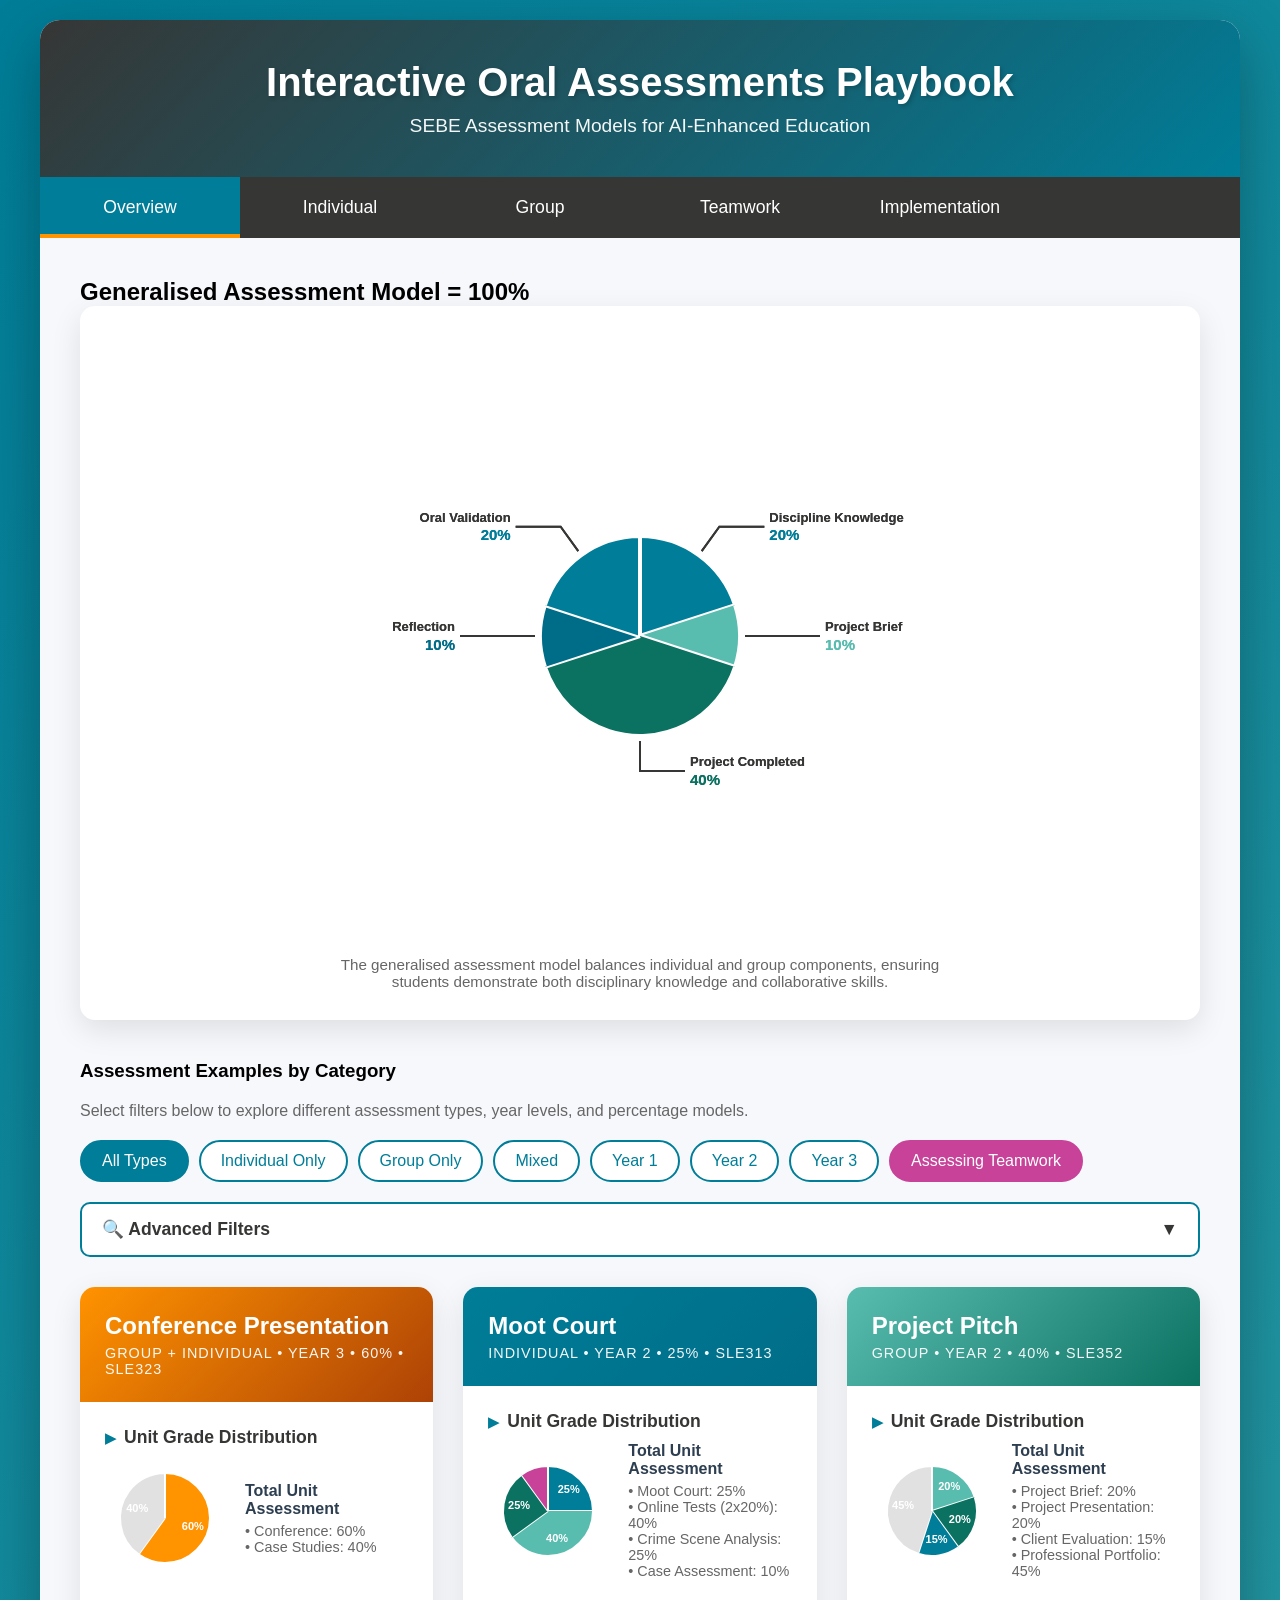
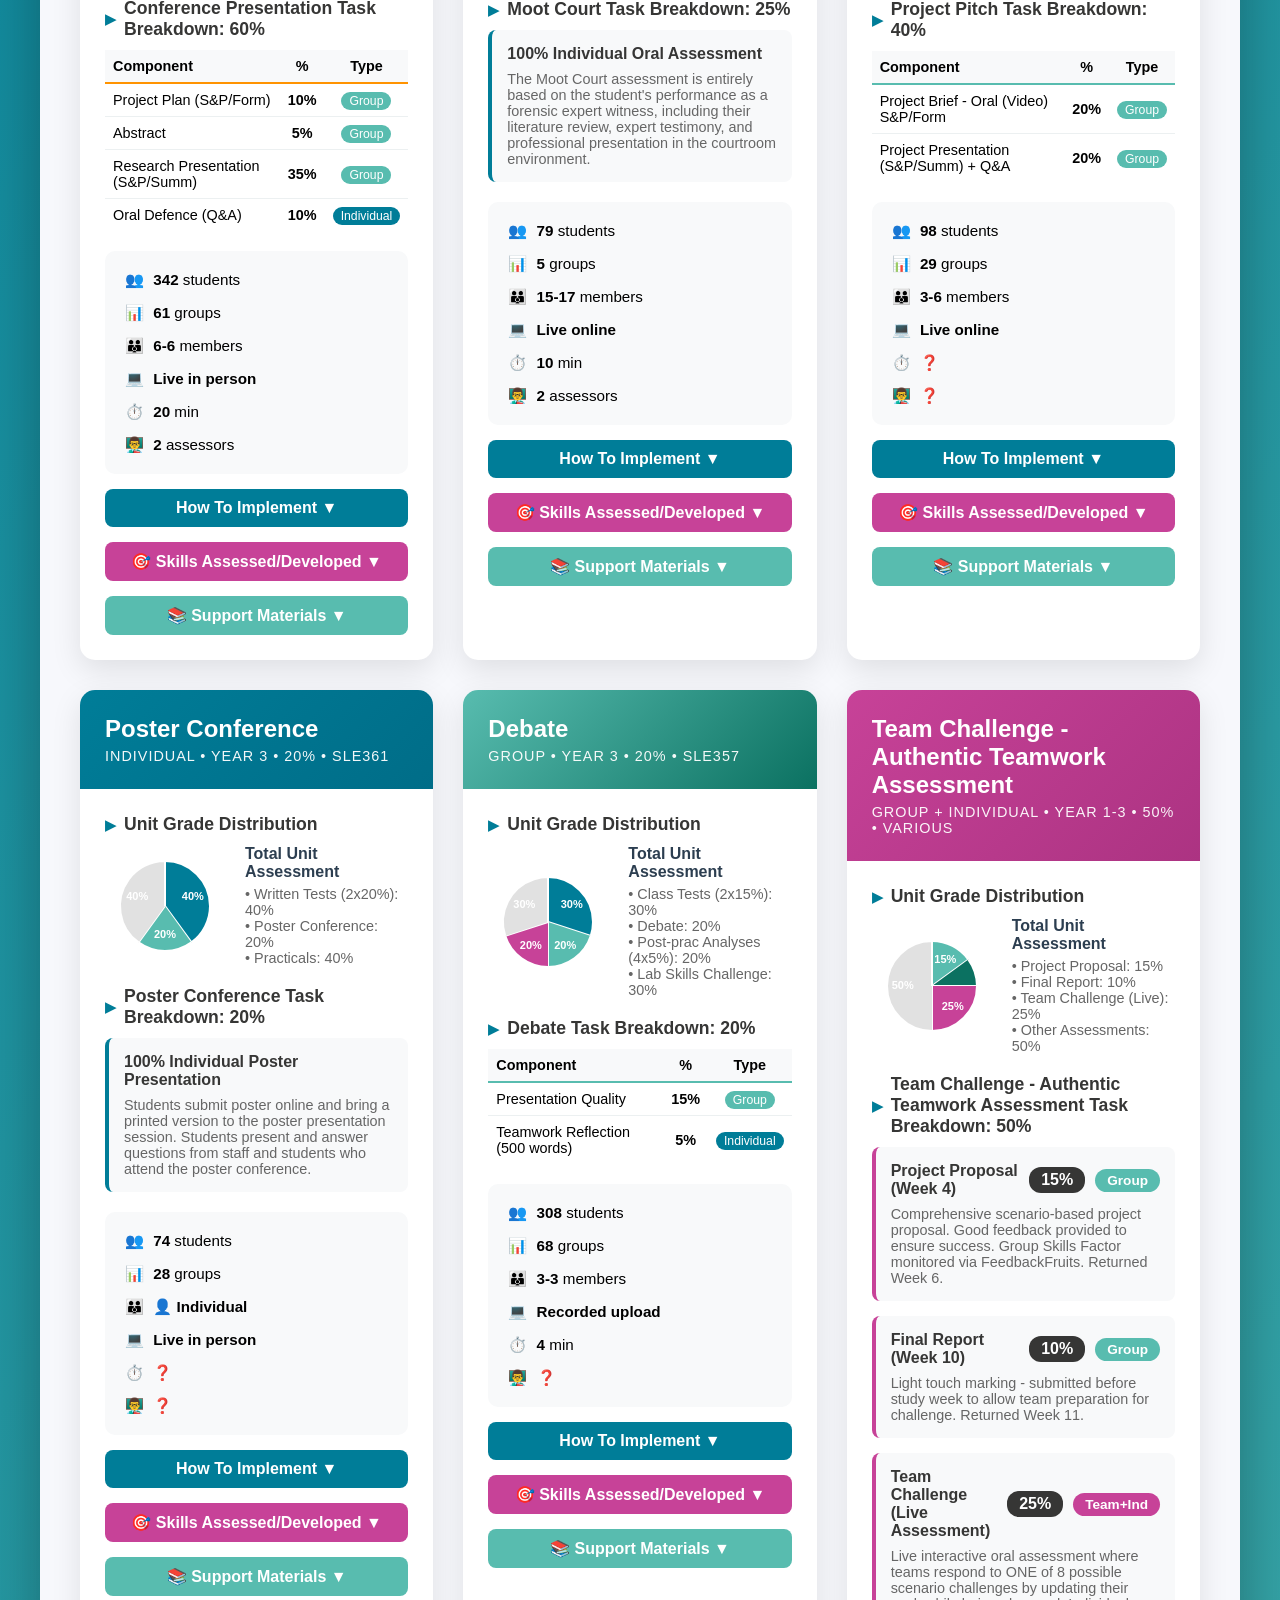
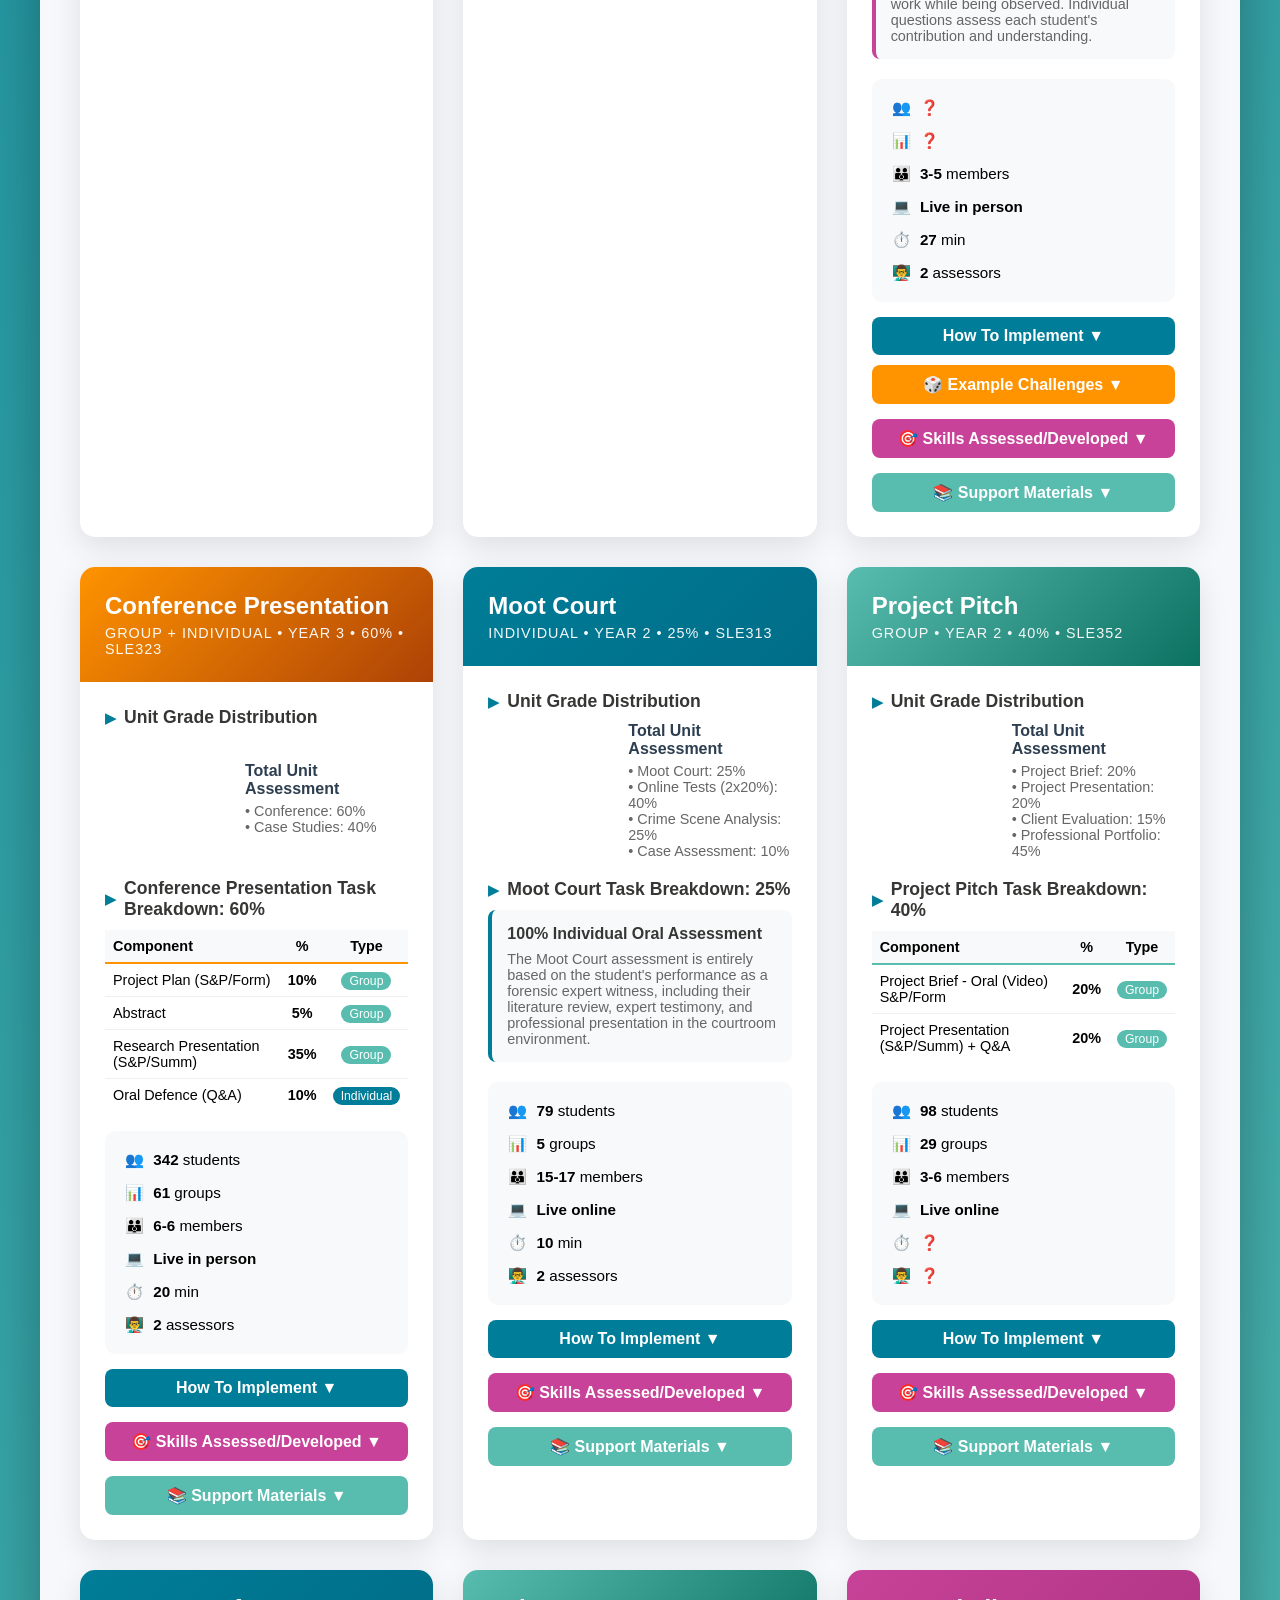
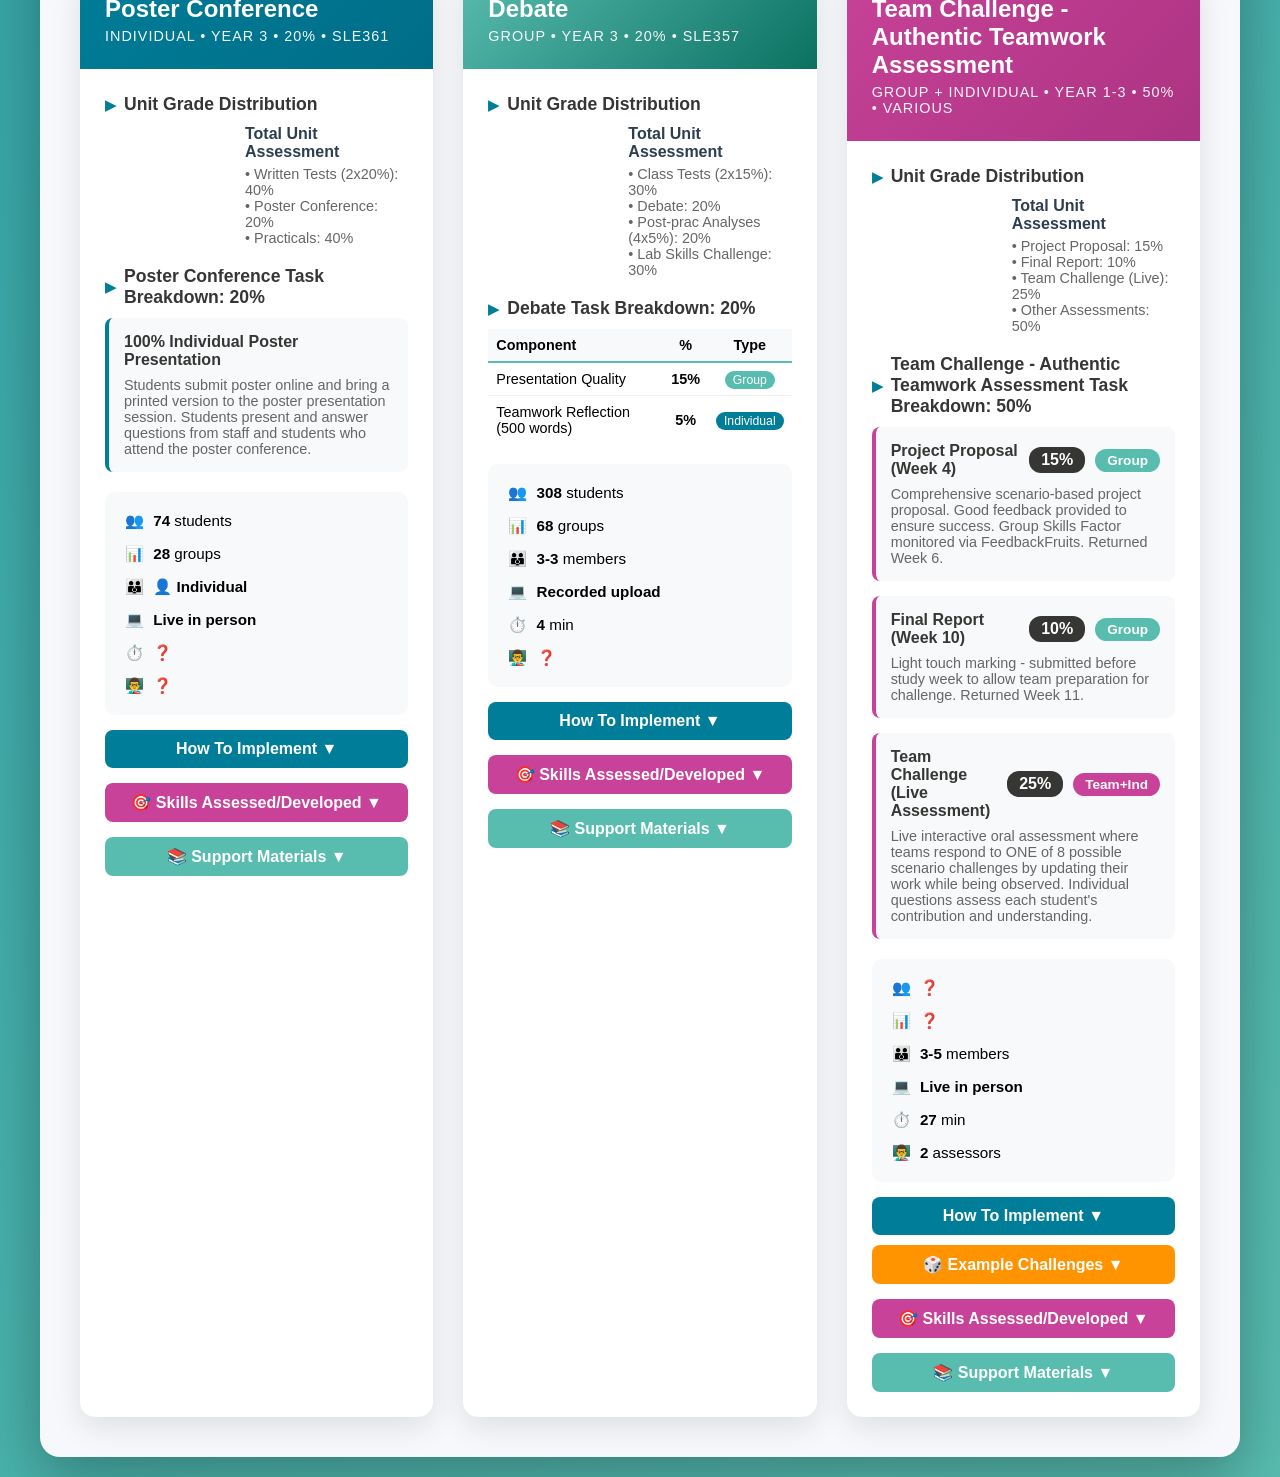
==== commit b439273f: "fixed duplicate card issues" ====
--- a/playbook/index.html
+++ b/playbook/index.html
@@ -902,528 +902,655 @@
     <script>
         // JSON Data Structure with Support Materials
         const assessmentData = {
-            "assessments": [
-                {
-                    "id": "conference",
-                    "title": "Conference Presentation",
-                    "unitCode": "SLE323",
-                    "type": "mixed",
-                    "year": "year3",
-                    "totalWeight": 60,
-                    "metadata": {
-                        "cohort": 342,
-                        "numberOfGroups": 61,
-                        "groupSizeMin": 6,
-                        "groupSizeMax": 6,
-                        "mode": "person",
-                        "timeMinutes": 20,
-                        "timeBreakdown": "10 mins presentation; 5 mins questions; 5 mins oral defense",
-                        "numberOfAssessors": 2
-                    },
-                    "unitGradeDistribution": [
-                        { "component": "Conference", "percentage": 60, "color": "#FF9300" },
-                        { "component": "Case Studies", "percentage": 40, "color": "#E1E1E1" }
-                    ],
-                    "taskBreakdown": [
-                        { "component": "Project Plan (S&P/Form)", "percentage": 10, "type": "group" },
-                        { "component": "Abstract", "percentage": 5, "type": "group" },
-                        { "component": "Research Presentation (S&P/Summ)", "percentage": 35, "type": "group" },
-                        { "component": "Oral Defence (Q&A)", "percentage": 10, "type": "individual" }
-                    ],
-                    "supportMaterials": [
-                        "Project Plan Rubric - formative assessment with approval process",
-                        "Title must include 'Heart Rate'",
-                        "Background information requirement",
-                        "Aims and hypotheses must be testable and appropriate (not task lists)",
-                        "Methodology must be detailed with appropriate controls",
-                        "Timeline must include all major tasks with sufficient detail",
-                        "References required",
-                        "Feedback incorporated before project approval",
-                        "Projects must be approved or resubmitted within 3 days"
-                    ],
-                    "howToImplement": {
-                        "overview": "Third year students form teams, design and run their own research project and then present their results to their peers at an end of trimester conference. They are assessed by an assessment panel made up of academics from across the course (discipline experts), senior T&L from the School and Third Space.",
-                        "assessmentProcess": [
-                            "Teams are assessed as a team – professionalism, cohesion, scientific communication and scientific procedures and analysis",
-                            "Audience are invited to ask questions of the presenters",
-                            "Assessment panel asks questions of each individual and provide an individual mark based on their oral response, against a rubric",
-                            "Questions based on the scientific method, results and analysis (requires discipline experts)",
-                            "Questions related to teamwork experience and social responsibility (e.g., how UN SDGs aligned/informed their project)"
-                        ],
-                        "note": "Initially students shared concerns about a task that counts to 60% of their mark, but feedback showed that once they understood the breakup of the marking and the support across the trimester they were complimentary of this unit."
-                    },
-                    "skillsAssessed": [
-                        "Research project design and execution",
-                        "Scientific communication",
-                        "Team collaboration and coordination",
-                        "Professional presentation skills",
-                        "Critical thinking and analysis",
-                        "Oral defence and Q&A abilities",
-                        "Social responsibility awareness"
-                    ]
+    "assessments": [
+        {
+            "id": "conference",
+            "title": "Conference Presentation",
+            "unitCode": "SLE323",
+            "type": "mixed",
+            "year": "year3",
+            "totalWeight": 60,
+            "metadata": {
+                "cohort": 342,
+                "numberOfGroups": 61,
+                "groupSizeMin": 6,
+                "groupSizeMax": 6,
+                "mode": "person",
+                "timeMinutes": 20,
+                "timeBreakdown": "10 mins presentation; 5 mins questions; 5 mins oral defense",
+                "numberOfAssessors": 2
+            },
+            "unitGradeDistribution": [
+                {
+                    "component": "Conference",
+                    "percentage": 60,
+                    "color": "#FF9300"
                 },
                 {
-                    "id": "mootcourt",
-                    "title": "Moot Court",
-                    "unitCode": "SLE313",
+                    "component": "Case Studies",
+                    "percentage": 40,
+                    "color": "#E1E1E1"
+                }
+            ],
+            "taskBreakdown": [
+                {
+                    "component": "Project Plan (S&P/Form)",
+                    "percentage": 10,
+                    "type": "group"
+                },
+                {
+                    "component": "Abstract",
+                    "percentage": 5,
+                    "type": "group"
+                },
+                {
+                    "component": "Research Presentation (S&P/Summ)",
+                    "percentage": 35,
+                    "type": "group"
+                },
+                {
+                    "component": "Oral Defence (Q&A)",
+                    "percentage": 10,
+                    "type": "individual"
+                }
+            ],
+            "supportMaterials": [
+                "Project Plan Rubric - formative assessment with approval process",
+                "Title must include 'Heart Rate'",
+                "Background information requirement",
+                "Aims and hypotheses must be testable and appropriate (not task lists)",
+                "Methodology must be detailed with appropriate controls",
+                "Timeline must include all major tasks with sufficient detail",
+                "References required",
+                "Feedback incorporated before project approval",
+                "Projects must be approved or resubmitted within 3 days"
+            ],
+            "howToImplement": {
+                "overview": "Third year students form teams, design and run their own research project and then present their results to their peers at an end of trimester conference. They are assessed by an assessment panel made up of academics from across the course (discipline experts), senior T&L from the School and Third Space.",
+                "assessmentProcess": [
+                    "Teams are assessed as a team \u2013 professionalism, cohesion, scientific communication and scientific procedures and analysis",
+                    "Audience are invited to ask questions of the presenters",
+                    "Assessment panel asks questions of each individual and provide an individual mark based on their oral response, against a rubric",
+                    "Questions based on the scientific method, results and analysis (requires discipline experts)",
+                    "Questions related to teamwork experience and social responsibility (e.g., how UN SDGs aligned/informed their project)"
+                ],
+                "note": "Initially students shared concerns about a task that counts to 60% of their mark, but feedback showed that once they understood the breakup of the marking and the support across the trimester they were complimentary of this unit."
+            },
+            "skillsAssessed": [
+                "Research project design and execution",
+                "Scientific communication",
+                "Team collaboration and coordination",
+                "Professional presentation skills",
+                "Critical thinking and analysis",
+                "Oral defence and Q&A abilities",
+                "Social responsibility awareness"
+            ]
+        },
+        {
+            "id": "mootcourt",
+            "title": "Moot Court",
+            "unitCode": "SLE313",
+            "type": "individual",
+            "year": "year2",
+            "totalWeight": 25,
+            "metadata": {
+                "cohort": 79,
+                "numberOfGroups": 5,
+                "groupSizeMin": 15,
+                "groupSizeMax": 17,
+                "mode": "online",
+                "timeMinutes": 10,
+                "timeBreakdown": "2 X 5 students: 15% peer, 85% tutor",
+                "numberOfAssessors": 2
+            },
+            "unitGradeDistribution": [
+                {
+                    "component": "Moot Court",
+                    "percentage": 25,
+                    "color": "#007D98"
+                },
+                {
+                    "component": "Online Tests (2x20%)",
+                    "percentage": 40,
+                    "color": "#58BCAF"
+                },
+                {
+                    "component": "Crime Scene Analysis",
+                    "percentage": 25,
+                    "color": "#0B7161"
+                },
+                {
+                    "component": "Case Assessment",
+                    "percentage": 10,
+                    "color": "#C74298"
+                }
+            ],
+            "taskBreakdown": [
+                {
+                    "component": "Individual Oral Assessment",
+                    "percentage": 100,
                     "type": "individual",
-                    "year": "year2",
-                    "totalWeight": 25,
-                    "metadata": {
-                        "cohort": 79,
-                        "numberOfGroups": 5,
-                        "groupSizeMin": 15,
-                        "groupSizeMax": 17,
-                        "mode": "online",
-                        "timeMinutes": 10,
-                        "timeBreakdown": "2 X 5 students: 15% peer, 85% tutor",
-                        "numberOfAssessors": 2
-                    },
-                    "unitGradeDistribution": [
-                        { "component": "Moot Court", "percentage": 25, "color": "#007D98" },
-                        { "component": "Online Tests (2x20%)", "percentage": 40, "color": "#58BCAF" },
-                        { "component": "Crime Scene Analysis", "percentage": 30, "color": "#0B7161" },
-                        { "component": "Case Assessment", "percentage": 15, "color": "#C74298" }
-                    ],
-                    "taskBreakdown": [
-                        { 
-                            "component": "Individual Oral Assessment", 
-                            "percentage": 100, 
-                            "type": "individual", 
-                            "description": "The Moot Court assessment is entirely based on the student's performance as a forensic expert witness, including their literature review, expert testimony, and professional presentation in the courtroom environment." 
+                    "description": "The Moot Court assessment is entirely based on the student's performance as a forensic expert witness, including their literature review, expert testimony, and professional presentation in the courtroom environment."
+                }
+            ],
+            "supportMaterials": [
+                "Unit Guide 2025 - comprehensive assessment framework",
+                "Individual oral presentation as forensic expert witness",
+                "15-minute two-way question session with staff acting as counsel",
+                "Literature review required to explain and defend analysis",
+                "Professional courtroom environment and procedures",
+                "Assessment by Unit Chair and peer evaluation",
+                "Scaffolding through weekly scientific journal analysis discussions",
+                "Scheduled across Weeks 3-11 with sign-up sheet",
+                "Moot Court Sign-up Sheet for scheduling 4-5 students per session",
+                "Student volunteers can act as judges",
+                "Aligned with other assessment deadlines (tests, practicals)"
+            ],
+            "howToImplement": {
+                "overview": "Students take on the role of a professional forensic expert witness in a two-way question session between the student (acting as a forensic expert) and a staff member (acting as counsel). The unit brings together future frontiers in forensic science with a view to developing a student's career transition as they approach the final stages of their degree.",
+                "topicsCovered": [
+                    "Advanced crime scene examination",
+                    "Illicit drugs and clandestine expert evidence",
+                    "Role of the media",
+                    "Fires and explosives",
+                    "Ballistics and identification sciences",
+                    "Quality assurance and professional ethics"
+                ],
+                "assessmentProcess": [
+                    "Demonstration of technical, analytical, interpretation and communication skills within each of the three practicals (group assessment with individualised marks via peer review)",
+                    "Students explain and defend their analysis of a given scenario through a literature review",
+                    "Students deliver evidence in a professional courtroom environment",
+                    "Assessment by Unit Chair and peers on professional presentation and quality of testimony"
+                ]
+            },
+            "skillsAssessed": [
+                "Expert witness testimony",
+                "Professional courtroom presentation",
+                "Technical and analytical skills",
+                "Literature review and research",
+                "Interpretation and communication",
+                "Professional ethics and quality assurance",
+                "Critical analysis and defence"
+            ]
+        },
+        {
+            "id": "pitch",
+            "title": "Project Pitch",
+            "unitCode": "SLE352",
+            "type": "group",
+            "year": "year2",
+            "totalWeight": 40,
+            "metadata": {
+                "cohort": 98,
+                "numberOfGroups": 29,
+                "groupSizeMin": 3,
+                "groupSizeMax": 6,
+                "mode": "online",
+                "timeMinutes": null,
+                "timeBreakdown": "Data to be collected",
+                "numberOfAssessors": null
+            },
+            "unitGradeDistribution": [
+                {
+                    "component": "Project Brief",
+                    "percentage": 20,
+                    "color": "#58BCAF"
+                },
+                {
+                    "component": "Project Presentation",
+                    "percentage": 20,
+                    "color": "#0B7161"
+                },
+                {
+                    "component": "Client Evaluation",
+                    "percentage": 15,
+                    "color": "#007D98"
+                },
+                {
+                    "component": "Professional Portfolio",
+                    "percentage": 45,
+                    "color": "#E1E1E1"
+                }
+            ],
+            "taskBreakdown": [
+                {
+                    "component": "Project Brief - Oral (Video) S&P/Form",
+                    "percentage": 20,
+                    "type": "group"
+                },
+                {
+                    "component": "Project Presentation (S&P/Summ) + Q&A",
+                    "percentage": 20,
+                    "type": "group"
+                }
+            ],
+            "supportMaterials": [
+                "Team Project Brief Guidelines - comprehensive template with examples for project planning",
+                "Marking Scheme (20%) covering five criteria",
+                "Goals for the project (8 marks) - SMART format required, ~80 hours work per team member",
+                "Personal statements (4 marks) - skills brought to project and skills to be developed",
+                "Team obligations (4 marks) - meeting schedules and communication expectations",
+                "Challenging situations strategies (4 marks) - identifying and addressing potential issues",
+                "Video presentation professionalism (2 marks) - clarity, pacing, grammar, visuals",
+                "PANOPTO Video Advice - 3-5 minute video summary of team project brief",
+                "All team members must appear on camera (5 mark penalty if not)",
+                "Submit video link (not file) to avoid size issues",
+                "Template and declaration form provided for team and client signatures"
+            ],
+            "howToImplement": {
+                "overview": "A Professional Practice core unit within the Bachelor of Science. In this unit, students will apply scientific knowledge, processes and techniques in a team-based project and communicate the value of science to a range of audiences.",
+                "keyElements": [
+                    "Team-based scientific project",
+                    "Video brief for project planning",
+                    "Final presentation to diverse audience (clients, academics, fellow students)",
+                    "Audience Q&A session",
+                    "Peer review components (formative and summative)",
+                    "Students articulate project importance and outcomes at appropriate level for diverse audience"
+                ]
+            },
+            "skillsAssessed": [
+                "Team collaboration and project management",
+                "Scientific communication to diverse audiences",
+                "Video presentation skills",
+                "Professional pitch delivery",
+                "Q&A and audience engagement",
+                "Peer review and feedback",
+                "Applied scientific knowledge"
+            ]
+        },
+        {
+            "id": "poster",
+            "title": "Poster Conference",
+            "unitCode": "SLE361",
+            "type": "individual",
+            "year": "year3",
+            "totalWeight": 20,
+            "metadata": {
+                "cohort": 74,
+                "numberOfGroups": 28,
+                "groupSizeMin": 0,
+                "groupSizeMax": 0,
+                "mode": "person",
+                "timeMinutes": null,
+                "timeBreakdown": "Data to be collected",
+                "numberOfAssessors": null
+            },
+            "unitGradeDistribution": [
+                {
+                    "component": "Written Tests (2x20%)",
+                    "percentage": 40,
+                    "color": "#007D98"
+                },
+                {
+                    "component": "Poster Conference",
+                    "percentage": 20,
+                    "color": "#58BCAF"
+                },
+                {
+                    "component": "Practicals",
+                    "percentage": 40,
+                    "color": "#E1E1E1",
+                    "breakdown": [
+                        {
+                            "component": "Pre-lab questions",
+                            "percentage": 5
+                        },
+                        {
+                            "component": "Lab reports",
+                            "percentage": 35
                         }
-                    ],
-                    "supportMaterials": [
-                        "Unit Guide 2025 - comprehensive assessment framework",
-                        "Individual oral presentation as forensic expert witness",
-                        "15-minute two-way question session with staff acting as counsel",
-                        "Literature review required to explain and defend analysis",
-                        "Professional courtroom environment and procedures",
-                        "Assessment by Unit Chair and peer evaluation",
-                        "Scaffolding through weekly scientific journal analysis discussions",
-                        "Scheduled across Weeks 3-11 with sign-up sheet",
-                        "Moot Court Sign-up Sheet for scheduling 4-5 students per session",
-                        "Student volunteers can act as judges",
-                        "Aligned with other assessment deadlines (tests, practicals)"
-                    ],
-                    "howToImplement": {
-                        "overview": "Students take on the role of a professional forensic expert witness in a two-way question session between the student (acting as a forensic expert) and a staff member (acting as counsel). The unit brings together future frontiers in forensic science with a view to developing a student's career transition as they approach the final stages of their degree.",
-                        "topicsCovered": [
-                            "Advanced crime scene examination",
-                            "Illicit drugs and clandestine expert evidence",
-                            "Role of the media",
-                            "Fires and explosives",
-                            "Ballistics and identification sciences",
-                            "Quality assurance and professional ethics"
-                        ],
-                        "assessmentProcess": [
-                            "Demonstration of technical, analytical, interpretation and communication skills within each of the three practicals (group assessment with individualised marks via peer review)",
-                            "Students explain and defend their analysis of a given scenario through a literature review",
-                            "Students deliver evidence in a professional courtroom environment",
-                            "Assessment by Unit Chair and peers on professional presentation and quality of testimony"
-                        ]
-                    },
-                    "skillsAssessed": [
-                        "Expert witness testimony",
-                        "Professional courtroom presentation",
-                        "Technical and analytical skills",
-                        "Literature review and research",
-                        "Interpretation and communication",
-                        "Professional ethics and quality assurance",
-                        "Critical analysis and defence"
-                    ]
-                },
-                {
-                    "id": "pitch",
-                    "title": "Project Pitch",
-                    "unitCode": "SLE352",
-                    "type": "group",
-                    "year": "year2",
-                    "totalWeight": 40,
-                    "metadata": {
-                        "cohort": 98,
-                        "numberOfGroups": 29,
-                        "groupSizeMin": 3,
-                        "groupSizeMax": 6,
-                        "mode": "online",
-                        "timeMinutes": null,
-                        "timeBreakdown": "Data to be collected",
-                        "numberOfAssessors": null
-                    },
-                    "unitGradeDistribution": [
-                        { "component": "Project Brief", "percentage": 20, "color": "#58BCAF" },
-                        { "component": "Project Presentation", "percentage": 20, "color": "#0B7161" },
-                        { "component": "Client Evaluation", "percentage": 15, "color": "#007D98" },
-                        { "component": "Professional Portfolio", "percentage": 45, "color": "#E1E1E1" }
-                    ],
-                    "taskBreakdown": [
-                        { "component": "Project Brief - Oral (Video) S&P/Form", "percentage": 20, "type": "group" },
-                        { "component": "Project Presentation (S&P/Summ) + Q&A", "percentage": 20, "type": "group" }
-                    ],
-                    "supportMaterials": [
-                        "Team Project Brief Guidelines - comprehensive template with examples for project planning",
-                        "Marking Scheme (20%) covering five criteria",
-                        "Goals for the project (8 marks) - SMART format required, ~80 hours work per team member",
-                        "Personal statements (4 marks) - skills brought to project and skills to be developed",
-                        "Team obligations (4 marks) - meeting schedules and communication expectations",
-                        "Challenging situations strategies (4 marks) - identifying and addressing potential issues",
-                        "Video presentation professionalism (2 marks) - clarity, pacing, grammar, visuals",
-                        "PANOPTO Video Advice - 3-5 minute video summary of team project brief",
-                        "All team members must appear on camera (5 mark penalty if not)",
-                        "Submit video link (not file) to avoid size issues",
-                        "Template and declaration form provided for team and client signatures"
-                    ],
-                    "howToImplement": {
-                        "overview": "A Professional Practice core unit within the Bachelor of Science. In this unit, students will apply scientific knowledge, processes and techniques in a team-based project and communicate the value of science to a range of audiences.",
-                        "keyElements": [
-                            "Team-based scientific project",
-                            "Video brief for project planning",
-                            "Final presentation to diverse audience (clients, academics, fellow students)",
-                            "Audience Q&A session",
-                            "Peer review components (formative and summative)",
-                            "Students articulate project importance and outcomes at appropriate level for diverse audience"
-                        ]
-                    },
-                    "skillsAssessed": [
-                        "Team collaboration and project management",
-                        "Scientific communication to diverse audiences",
-                        "Video presentation skills",
-                        "Professional pitch delivery",
-                        "Q&A and audience engagement",
-                        "Peer review and feedback",
-                        "Applied scientific knowledge"
-                    ]
-                },
-                {
-                    "id": "poster",
-                    "title": "Poster Conference",
-                    "unitCode": "SLE361",
-                    "type": "individual",
-                    "year": "year3",
-                    "totalWeight": 20,
-                    "metadata": {
-                        "cohort": 74,
-                        "numberOfGroups": 28,
-                        "groupSizeMin": 0,
-                        "groupSizeMax": 0,
-                        "mode": "person",
-                        "timeMinutes": null,
-                        "timeBreakdown": "Data to be collected",
-                        "numberOfAssessors": null
-                    },
-                    "unitGradeDistribution": [
-                        { "component": "Written Tests (2x20%)", "percentage": 40, "color": "#007D98" },
-                        { "component": "Poster Conference", "percentage": 20, "color": "#58BCAF" },
-                        { 
-                            "component": "Practicals", 
-                            "percentage": 40, 
-                            "color": "#E1E1E1", 
-                            "breakdown": [
-                                { "component": "Pre-lab questions", "percentage": 5 },
-                                { "component": "Lab reports", "percentage": 35 }
-                            ]
-                        }
-                    ],
-                    "taskBreakdown": [
-                        { 
-                            "component": "Individual Poster Presentation", 
-                            "percentage": 100, 
-                            "type": "individual", 
-                            "description": "Students submit poster online and bring a printed version to the poster presentation session. Students present and answer questions from staff and students who attend the poster conference." 
-                        }
-                    ],
-                    "supportMaterials": [
-                        "No support materials currently available in Drive folder"
-                    ],
-                    "skillsAssessed": [
-                        "Visual communication",
-                        "Scientific communication",
-                        "Synthesis of complex information",
-                        "Public speaking",
-                        "Q&A skills"
-                    ],
-                    "howToImplement": {
-                        "overview": "Students design and create a scientific poster presenting their research or practical work. They submit the poster online and bring a printed version to a poster conference session where they present their work to staff and fellow students.",
-                        "keyElements": [
-                            "Poster design and visual communication",
-                            "Scientific content synthesis",
-                            "Online submission for assessment",
-                            "Printed poster for conference presentation",
-                            "Interactive Q&A with assessors and peers",
-                            "Conference-style assessment environment"
-                        ],
-                        "assessmentProcess": [
-                            "Students create poster based on their research/practical work",
-                            "Submit poster online by deadline",
-                            "Print poster for conference session",
-                            "Present poster at designated conference time",
-                            "Answer questions from staff assessors",
-                            "Engage with peer questions and feedback",
-                            "Assessment based on poster quality and presentation skills"
-                        ]
-                    }
-                },
-                {
-                    "id": "debate",
-                    "title": "Debate",
-                    "unitCode": "SLE357",
-                    "type": "group",
-                    "year": "year3",
-                    "totalWeight": 20,
-                    "metadata": {
-                        "cohort": 308,
-                        "numberOfGroups": 68,
-                        "groupSizeMin": 3,
-                        "groupSizeMax": 3,
-                        "mode": "upload",
-                        "timeMinutes": 4,
-                        "timeBreakdown": "4 turn-taking; S&P assessment in FF + reflection",
-                        "numberOfAssessors": null
-                    },
-                    "unitGradeDistribution": [
-                        { "component": "Class Tests (2x15%)", "percentage": 30, "color": "#007D98" },
-                        { "component": "Debate", "percentage": 20, "color": "#58BCAF" },
-                        { "component": "Post-prac Analyses (4x5%)", "percentage": 20, "color": "#C74298" },
-                        { "component": "Lab Skills Challenge", "percentage": 30, "color": "#E1E1E1" }
-                    ],
-                    "taskBreakdown": [
-                        { "component": "Presentation Quality", "percentage": 15, "type": "group" },
-                        { "component": "Teamwork Reflection (500 words)", "percentage": 5, "type": "individual" }
-                    ],
-                    "supportMaterials": [
-                        "No support materials currently available in Drive folder"
-                    ],
-                    "howToImplement": {
-                        "format": "Groups choose from provided topics. One student argues for, one against, third is moderator.",
-                        "requirements": "Evidence-based arguments using scientific articles on controversial cell biology topics and societal impact.",
-                        "assessment": "15% presentation quality (group), 5% teamwork reflection (individual).",
-                        "detailedOverview": "Groups choose from a provided list of controversial topics in cell biology. One student argues for, another argues against, and the third acts as moderator providing background and conclusion. Students discuss controversial topics and their impact on society while demonstrating communication and teamwork skills."
-                    },
-                    "skillsAssessed": [
-                        "Argumentation skills",
-                        "Research abilities",
-                        "Quick thinking",
-                        "Team strategy"
-                    ]
-                },
-                {
-                    "id": "teamchallenge",
-                    "title": "Team Challenge - Authentic Teamwork Assessment",
-                    "unitCode": "Various",
-                    "type": "teamwork",
-                    "year": "year1-3",
-                    "totalWeight": 50,
-                    "metadata": {
-                        "cohort": null,
-                        "numberOfGroups": null,
-                        "groupSizeMin": 3,
-                        "groupSizeMax": 5,
-                        "mode": "person",
-                        "timeMinutes": 27,
-                        "timeBreakdown": "25-30 minutes per team for supervised live challenge",
-                        "numberOfAssessors": 2
-                    },
-                    "unitGradeDistribution": [
-                        { "component": "Project Proposal", "percentage": 15, "color": "#58BCAF" },
-                        { "component": "Final Report", "percentage": 10, "color": "#0B7161" },
-                        { "component": "Team Challenge (Live)", "percentage": 25, "color": "#C74298" },
-                        { "component": "Other Assessments", "percentage": 50, "color": "#E1E1E1" }
-                    ],
-                    "taskBreakdown": [
-                        { 
-                            "component": "Project Proposal (Week 4)", 
-                            "percentage": 15, 
-                            "type": "group", 
-                            "description": "Comprehensive scenario-based project proposal. Good feedback provided to ensure success. Group Skills Factor monitored via FeedbackFruits. Returned Week 6." 
-                        },
-                        { 
-                            "component": "Final Report (Week 10)", 
-                            "percentage": 10, 
-                            "type": "group", 
-                            "description": "Light touch marking - submitted before study week to allow team preparation for challenge. Returned Week 11." 
-                        },
-                        { 
-                            "component": "Team Challenge (Live Assessment)", 
-                            "percentage": 25, 
-                            "type": "team+individual", 
-                            "description": "Live interactive oral assessment where teams respond to ONE of 8 possible scenario challenges by updating their work while being observed. Individual questions assess each student's contribution and understanding." 
-                        }
-                    ],
-                    "framework": [
-                        "Week 1: Introduction to Team Challenge structure and clear instructions on how it works",
-                        "Week 1: Team Formation & Team Agreement (signed by all members with 'firing' stipulations)",
-                        "Week 4: Project Proposal (15%) - with peer review and Group Skills Factor monitoring",
-                        "Week 5: Field trip (attendance required or grounds for removal)",
-                        "Week 6: Project Proposal feedback returned to ensure success",
-                        "Week 7: Practice Workshop (2 hours) - 1hr Team Challenge role play + 1hr data analysis practice",
-                        "Week 10: Final Report (10%) - light touch marking with peer review",
-                        "Week 11: Final Report returned - students use study week to prepare for Team Challenge",
-                        "Study Week: Team preparation for 8 possible scenario challenges",
-                        "Team Challenge (25%) - Live assessment with scenario adaptation and individual questions"
-                    ],
-                    "supportMaterials": [
-                        "Team Agreement template with 'firing' stipulations (to be signed by all members)",
-                        "FeedbackFruits Self and Peer Review setup guide",
-                        "8 scenario challenge examples (customizable per discipline - e.g., architecture location change, design scope change)",
-                        "Week 7 practice workshop materials: 1hr Team Challenge role play + 1hr data analysis",
-                        "Assessment rubrics: Rubric 1 - GLO1 Discipline Knowledge; Rubric 2 - GLOs 2,4,5,7 Transferable Skills",
-                        "Group Skills Factor monitoring guidelines (threshold: 0.6 for removal)",
-                        "Flowchart for team member removal/'firing' process",
-                        "Clear instructions document for Week 1 introduction"
-                    ],
-                    "howToImplement": {
-                        "overview": "The Team Challenge is an innovative approach for implementing collaborative team-based learning with embedded Assurance of Learning (AoL). It provides an evidence base for grading individual teamwork effectiveness, facilitates genuine teamwork, and fosters deep learning among all team members. This assessment addresses common teamwork inequities by requiring teams to adapt their project work in real-time during a live assessment.",
-                        
-                        "theProblem": [
-                            "Teamwork is often distributed inequitably in group projects (anecdotal evidence from students and staff)",
-                            "Difficult to assure the learning outcomes for each group member across all learning outcomes examined by the group task",
-                            "Hard to determine individual contributions in uploaded group work (not easy to tell 'who did what')",
-                            "Students may not engage deeply with all aspects of the project",
-                            "Cannot determine how much students have actually learned from the group task"
-                        ],
-                        
-                        "theSolution": [
-                            "Teams complete a comprehensive, scenario-based group task (e.g., architecture design project, case study report)",
-                            "Project components submitted online as usual (15% proposal Week 4 + 10% final report Week 10)",
-                            "Teams then attend live Team Challenge assessment bringing ALL project materials (digital files, laptops, notes, etc.)",
-                            "In the assessment room, teams receive ONE scenario challenge from 8 possible scenarios provided in advance",
-                            "Teams must adapt/update their work in response to the scenario while working 'out loud'",
-                            "Assessors observe individual contributions in real-time - can see who contributes and in what way",
-                            "Time built in for individual questions to each student about their contribution to the updated work",
-                            "This captures both discipline knowledge and graduate learning outcomes in an observable way"
-                        ],
-                        
-                        "scenarioExamples": [
-                            "Architecture project example: Client changes location to somewhere else in Victoria (Scenario 1)",
-                            "Architecture project example: Client changes brief from single to double-story home (Scenario 2)",
-                            "Teams are told about all 8 unique scenarios in advance",
-                            "They prepare for all 8 scenarios but don't know which ONE they'll receive until the assessment",
-                            "This encourages comprehensive preparation across the full suite of learning outcomes",
-                            "Facilitates deeper understanding as teams must study all possible adaptations"
-                        ],
-                        
-                        "assessmentProcess": [
-                            "Teams enter room with all project materials (digital files, laptops, notes, etc.)",
-                            "Scenario challenge delivered (2 minutes to explain if provided in advance)",
-                            "Team works 'out loud' to produce updated artifact/report/annotated version of their original work",
-                            "Assessors observe who contributes and how they contribute to changes",
-                            "Individual questions asked to each student about the updates and their contribution",
-                            "Assessment duration: 25-30 minutes per team",
-                            "Gets to the heart of whether students engaged with different learning outcomes in observable way"
-                        ],
-                        
-                        "markingStructure": [
-                            "Two rubrics and two markers per team - opportunity to consult and verify with each other at end of challenge",
-                            "Students assessed individually on their Team Challenge performance",
-                            "Rubric 1 - GLO1 (Discipline Knowledge): ONE discipline expert marker",
-                            "Rubric 2 - GLOs 2, 4, 5, 7 (Transferable Skills based on Values-type rubrics): ONE expert transferable skills marker",
-                            "Sustainable workload: ~25-30 minutes per team with 2 assessors",
-                            "Markers can discuss and verify assessments together after each challenge"
-                        ],
-                        
-                        "managingStudentStress": [
-                            "New structure introduced in Week 1 with very clear instructions",
-                            "Students provided with clear explanation of how assessment depends on trimester engagement",
-                            "Week 7: 2-hour practice workshop (1hr Team Challenge role play + 1hr data analysis practice)",
-                            "Students provided with all 8 possible 'scenario' challenges in advance",
-                            "The ONE challenge they receive won't be a complete surprise - they can prepare for all 8",
-                            "Clear link established between trimester engagement and assessment success",
-                            "Study week provided after final report (Week 11) for Team Challenge preparation",
-                            "Good feedback on Week 4 proposal ensures teams are set up for success"
-                        ],
-                        
-                        "weightOfMarks": [
-                            "15% Project Proposal - due Week 4, returned Week 6",
-                            "Good feedback required on proposal to ensure success for the final project",
-                            "10% Final Report - light touch marking, due Week 10, returned Week 11",
-                            "Report due before study week to allow team preparation time for Team Challenge",
-                            "25% Team Challenge - live assessment after study week preparation period",
-                            "Total: 50% of unit grade for team-based assessment components"
-                        ],
-                        
-                        "teamworkAccountability": [
-                            "Team Agreement signed at start of trimester with 'firing' stipulations by all team members",
-                            "FeedbackFruits Self and Peer Review tasks at multiple checkpoints throughout trimester",
-                            "Group Skills Factor (GSF) monitored - threshold of 0.6 (below = grounds for removal)",
-                            "Grounds for being 'fired' from team:",
-                            "  • GSF below 0.6 for Project Proposal work (not engaging in Week 4 work)",
-                            "  • Not completing self and peer review for Project Proposal",
-                            "  • Not attending Week 5 field trip without required team approval",
-                            "  • Not attending Week 7 workshop without required team approval",
-                            "  • Not completing agreed component of final report (GSF below 0.6)",
-                            "  • Not completing self and peer review for final report",
-                            "If fired from group, student is NOT eligible to sit the Team Challenge (loses 25% of unit grade)",
-                            "Flowchart available showing decision points for team member removal process"
-                        ],
-                        
-                        "assessmentBenefits": [
-                            "Evidence base for grading individual teamwork effectiveness - direct observation",
-                            "Facilitates genuine teamwork throughout the trimester",
-                            "Fosters deep learning among all team members (must prepare for all 8 scenarios)",
-                            "Assures learning outcomes across all group members (can observe individual understanding)",
-                            "Authentic skill development - teams must adapt to unexpected challenges in real-time",
-                            "Reduces inequitable distribution of work - all members must contribute visibly",
-                            "Observable evidence of both discipline knowledge (GLO1) and transferable skills (GLOs 2,4,5,7)",
-                            "Scalable with sustainable workloads (25-30 min per team, 2 assessors)",
-                            "Accountability system encourages consistent engagement throughout trimester"
-                        ],
-                        
-                        "tools": [
-                            "FeedbackFruits for peer/self-review and Group Skills Factor monitoring (threshold: 0.6)",
-                            "Team Agreement template with 'firing' stipulations (signed by all members)",
-                            "8 scenario challenges prepared in advance (customizable per discipline)",
-                            "Two assessment rubrics: GLO1 Discipline Knowledge + GLOs 2,4,5,7 Transferable Skills",
-                            "Week 7 practice workshop materials: Team Challenge role play scripts + data analysis exercises",
-                            "Flowchart for team member removal process with clear decision points"
-                        ],
-                        
-                        "kaysConserns": [
-                            "Q: What will rubrics look like? How many people required to mark?",
-                            "A: Two rubrics and two markers per team. Opportunity to consult and verify with each other at end of challenge. Students assessed individually on Team Challenge performance.",
-                            "  • Rubric 1: GLO1 (Discipline Knowledge) - ONE discipline expert marker",
-                            "  • Rubric 2: GLOs 2, 4, 5, 7 (Transferable Skills using Values-type rubrics) - ONE expert transferable skills marker",
-                            "",
-                            "Q: How do we manage student stress with this new form of assessment?",
-                            "A: Multiple strategies to reduce stress and build confidence:",
-                            "  • New structure introduced clearly in Week 1",
-                            "  • Very clear instructions on how it works and importance of trimester engagement",
-                            "  • Week 7: 2-hour practice workshop (1hr Team Challenge role play + 1hr data analysis)",
-                            "  • All 8 possible scenario challenges provided in advance so students can prepare",
-                            "  • Study week provided for final preparation after reports returned",
-                            "",
-                            "Q: What about the weight of marks?",
-                            "A: Settled on balanced distribution:",
-                            "  • 15% Project Proposal (Week 4, returned Week 6) - good feedback to ensure success",
-                            "  • 10% Final Report (Week 10, returned Week 11) - light touch marking",
-                            "  • 25% Team Challenge (live assessment after study week)",
-                            "",
-                            "Q: Can we 'fire' non-performing team members?",
-                            "A: Yes - innovative accountability system with clear grounds for removal:",
-                            "  • Flowchart provided with decision points throughout trimester",
-                            "  • FeedbackFruits Self and Peer Review at multiple checkpoints",
-                            "  • Group Skills Factor monitoring (below 0.6 = grounds for removal)",
-                            "  • Team Agreement signed at start includes 'firing' stipulations",
-                            "  • If fired, student NOT eligible for Team Challenge (25% of grade)"
-                        ]
-                    },
-                    "skillsAssessed": [
-                        "GLO1: Discipline-specific knowledge and problem-solving",
-                        "GLO2: Communication - working 'out loud' and articulating decisions",
-                        "GLO4: Critical thinking - adapting to unexpected scenario challenges",
-                        "GLO5: Problem solving - real-time collaborative solution development",
-                        "GLO7: Self-awareness - individual contribution to team outcomes",
-                        "Authentic team collaboration under pressure",
-                        "Adaptive thinking and flexibility in response to new scenarios",
-                        "Individual accountability within team structures",
-                        "Real-time collaborative construction and adaptation of work products",
-                        "Deep learning across full suite of learning outcomes (preparing for 8 scenarios)"
                     ]
                 }
+            ],
+            "taskBreakdown": [
+                {
+                    "component": "Individual Poster Presentation",
+                    "percentage": 100,
+                    "type": "individual",
+                    "description": "Students submit poster online and bring a printed version to the poster presentation session. Students present and answer questions from staff and students who attend the poster conference."
+                }
+            ],
+            "supportMaterials": [
+                "No support materials currently available in Drive folder"
+            ],
+            "skillsAssessed": [
+                "Visual communication",
+                "Scientific communication",
+                "Synthesis of complex information",
+                "Public speaking",
+                "Q&A skills"
+            ],
+            "howToImplement": {
+                "overview": "Students design and create a scientific poster presenting their research or practical work. They submit the poster online and bring a printed version to a poster conference session where they present their work to staff and fellow students.",
+                "keyElements": [
+                    "Poster design and visual communication",
+                    "Scientific content synthesis",
+                    "Online submission for assessment",
+                    "Printed poster for conference presentation",
+                    "Interactive Q&A with assessors and peers",
+                    "Conference-style assessment environment"
+                ],
+                "assessmentProcess": [
+                    "Students create poster based on their research/practical work",
+                    "Submit poster online by deadline",
+                    "Print poster for conference session",
+                    "Present poster at designated conference time",
+                    "Answer questions from staff assessors",
+                    "Engage with peer questions and feedback",
+                    "Assessment based on poster quality and presentation skills"
+                ]
+            }
+        },
+        {
+            "id": "debate",
+            "title": "Debate",
+            "unitCode": "SLE357",
+            "type": "group",
+            "year": "year3",
+            "totalWeight": 20,
+            "metadata": {
+                "cohort": 308,
+                "numberOfGroups": 68,
+                "groupSizeMin": 3,
+                "groupSizeMax": 3,
+                "mode": "upload",
+                "timeMinutes": 4,
+                "timeBreakdown": "4 turn-taking; S&P assessment in FF + reflection",
+                "numberOfAssessors": null
+            },
+            "unitGradeDistribution": [
+                {
+                    "component": "Class Tests (2x15%)",
+                    "percentage": 30,
+                    "color": "#007D98"
+                },
+                {
+                    "component": "Debate",
+                    "percentage": 20,
+                    "color": "#58BCAF"
+                },
+                {
+                    "component": "Post-prac Analyses (4x5%)",
+                    "percentage": 20,
+                    "color": "#C74298"
+                },
+                {
+                    "component": "Lab Skills Challenge",
+                    "percentage": 30,
+                    "color": "#E1E1E1"
+                }
+            ],
+            "taskBreakdown": [
+                {
+                    "component": "Presentation Quality",
+                    "percentage": 15,
+                    "type": "group"
+                },
+                {
+                    "component": "Teamwork Reflection (500 words)",
+                    "percentage": 5,
+                    "type": "individual"
+                }
+            ],
+            "supportMaterials": [
+                "No support materials currently available in Drive folder"
+            ],
+            "howToImplement": {
+                "format": "Groups choose from provided topics. One student argues for, one against, third is moderator.",
+                "requirements": "Evidence-based arguments using scientific articles on controversial cell biology topics and societal impact.",
+                "assessment": "15% presentation quality (group), 5% teamwork reflection (individual).",
+                "detailedOverview": "Groups choose from a provided list of controversial topics in cell biology. One student argues for, another argues against, and the third acts as moderator providing background and conclusion. Students discuss controversial topics and their impact on society while demonstrating communication and teamwork skills."
+            },
+            "skillsAssessed": [
+                "Argumentation skills",
+                "Research abilities",
+                "Quick thinking",
+                "Team strategy"
             ]
-        };
+        },
+        {
+            "id": "teamchallenge",
+            "title": "Team Challenge - Authentic Teamwork Assessment",
+            "unitCode": "Various",
+            "type": "teamwork",
+            "year": "year1-3",
+            "totalWeight": 50,
+            "metadata": {
+                "cohort": null,
+                "numberOfGroups": null,
+                "groupSizeMin": 3,
+                "groupSizeMax": 5,
+                "mode": "person",
+                "timeMinutes": 27,
+                "timeBreakdown": "25-30 minutes per team for supervised live challenge",
+                "numberOfAssessors": 2
+            },
+            "unitGradeDistribution": [
+                {
+                    "component": "Project Proposal",
+                    "percentage": 15,
+                    "color": "#58BCAF"
+                },
+                {
+                    "component": "Final Report",
+                    "percentage": 10,
+                    "color": "#0B7161"
+                },
+                {
+                    "component": "Team Challenge (Live)",
+                    "percentage": 25,
+                    "color": "#C74298"
+                },
+                {
+                    "component": "Other Assessments",
+                    "percentage": 50,
+                    "color": "#E1E1E1"
+                }
+            ],
+            "taskBreakdown": [
+                {
+                    "component": "Project Proposal (Week 4)",
+                    "percentage": 15,
+                    "type": "group",
+                    "description": "Comprehensive scenario-based project proposal. Good feedback provided to ensure success. Group Skills Factor monitored via FeedbackFruits. Returned Week 6."
+                },
+                {
+                    "component": "Final Report (Week 10)",
+                    "percentage": 10,
+                    "type": "group",
+                    "description": "Light touch marking - submitted before study week to allow team preparation for challenge. Returned Week 11."
+                },
+                {
+                    "component": "Team Challenge (Live Assessment)",
+                    "percentage": 25,
+                    "type": "team+individual",
+                    "description": "Live interactive oral assessment where teams respond to ONE of 8 possible scenario challenges by updating their work while being observed. Individual questions assess each student's contribution and understanding."
+                }
+            ],
+            "framework": [
+                "Week 1: Introduction to Team Challenge structure and clear instructions on how it works",
+                "Week 1: Team Formation & Team Agreement (signed by all members with 'firing' stipulations)",
+                "Week 4: Project Proposal (15%) - with peer review and Group Skills Factor monitoring",
+                "Week 5: Field trip (attendance required or grounds for removal)",
+                "Week 6: Project Proposal feedback returned to ensure success",
+                "Week 7: Practice Workshop (2 hours) - 1hr Team Challenge role play + 1hr data analysis practice",
+                "Week 10: Final Report (10%) - light touch marking with peer review",
+                "Week 11: Final Report returned - students use study week to prepare for Team Challenge",
+                "Study Week: Team preparation for 8 possible scenario challenges",
+                "Team Challenge (25%) - Live assessment with scenario adaptation and individual questions"
+            ],
+            "supportMaterials": [
+                "Team Agreement template with 'firing' stipulations (to be signed by all members)",
+                "FeedbackFruits Self and Peer Review setup guide with Group Skills Factor (GSF) threshold of 0.6",
+                "Week 1 orientation materials: Clear instructions document explaining structure and trimester engagement expectations",
+                "Week 7 practice workshop package",
+                "8 scenario challenge templates (customizable per discipline - see Example Challenges section)",
+                "Assessment rubrics: Rubric 1 - GLO1 Discipline Knowledge (for discipline expert marker)",
+                "Assessment rubrics: Rubric 2 - GLOs 2,4,5,7 Transferable Skills using Values-type rubrics (AAC&U VALUE: https://www.aacu.org/value/rubrics) (for transferable skills marker)",
+                "Flowchart for team member removal/'firing' process with decision points throughout trimester",
+                "Room booking template: 30-min blocks per team with space for 3-5 students + 2 assessors",
+                "Team Challenge logistics checklist: technology requirements, materials teams should bring, concurrent room options"
+            ],
+            "exampleChallenges": {
+                "overview": "Teams are provided with all 8 possible scenario challenges in advance and must prepare for each one. During the live Team Challenge assessment, they receive ONE scenario and must adapt their project work in real-time.",
+                "architectureExamples": [
+                    "Scenario 1: Client changes project location from [Original City] to another location in Victoria - adapt all site-specific elements",
+                    "Scenario 2: Client changes scope from single-story to double-story residential home - modify all structural and design elements",
+                    "Scenario 3: Budget reduced by 30% - reprioritize design elements and justify trade-offs",
+                    "Scenario 4: Timeline compressed from 18 months to 12 months - create new project schedule and identify critical path changes",
+                    "Scenario 5: New sustainability requirement: achieve 7-star energy rating - integrate sustainable design features",
+                    "Scenario 6: Additional stakeholder: Heritage Victoria approval now required - address heritage considerations",
+                    "Scenario 7: Site constraint: Bushfire Attack Level (BAL) rating upgraded - incorporate bushfire protection measures",
+                    "Scenario 8: Client adds requirement for universal accessibility throughout - redesign for full accessibility compliance"
+                ],
+                "scienceResearchExamples": [
+                    "Scenario 1: Sample size requirement changed from n=30 to n=100 - recalculate power analysis and discuss feasibility",
+                    "Scenario 2: Control group methodology questioned by ethics committee - redesign experimental controls",
+                    "Scenario 3: Primary measurement instrument unavailable - identify alternative methodology and justify",
+                    "Scenario 4: Budget for reagents cut by 50% - prioritize experiments and revise methodology",
+                    "Scenario 5: Timeline extended - add additional experimental phase and statistical analyses",
+                    "Scenario 6: Peer reviewer questions validity of proposed analysis - defend or revise statistical approach",
+                    "Scenario 7: New literature published contradicting your hypothesis - integrate findings and adjust approach",
+                    "Scenario 8: Collaborating lab withdraws - revise project scope and redistribute responsibilities"
+                ],
+                "businessMarketingExamples": [
+                    "Scenario 1: Target demographic shifts from Millennials to Gen Z - revise entire marketing strategy",
+                    "Scenario 2: Budget increased by 40% - expand campaign across additional channels with justification",
+                    "Scenario 3: Competitor launches similar campaign - differentiate your approach and messaging",
+                    "Scenario 4: Platform restriction: Social media campaign must now exclude Instagram - redistribute budget and strategy",
+                    "Scenario 5: Timeline compressed from 6-month to 3-month campaign - accelerate rollout and identify priorities",
+                    "Scenario 6: Client adds requirement for influencer partnerships - integrate influencer strategy with budget allocation",
+                    "Scenario 7: New data shows your target audience prefers video over static content - pivot content strategy",
+                    "Scenario 8: Regulatory change: new advertising standards apply to your industry - ensure compliance and adjust messaging"
+                ],
+                "engineeringDesignExamples": [
+                    "Scenario 1: Material specification changed - primary material no longer available, select alternative and justify",
+                    "Scenario 2: Load requirement increased by 25% - recalculate structural elements and safety factors",
+                    "Scenario 3: Manufacturing constraint: tolerances must be relaxed - identify impact and redesign as needed",
+                    "Scenario 4: Sustainability requirement added: design must use 50% recycled materials - source materials and justify selections",
+                    "Scenario 5: Cost constraint: reduce manufacturing cost by 20% - identify areas for cost reduction without compromising function",
+                    "Scenario 6: New safety standard applies - incorporate additional safety features and demonstrate compliance",
+                    "Scenario 7: Client requests modular design for easier maintenance - redesign for modularity and document trade-offs",
+                    "Scenario 8: Environmental condition changed: design must now withstand marine environment - address corrosion and environmental factors"
+                ],
+                "howToCreate": [
+                    "Identify the 8 core learning outcomes or project dimensions students must master",
+                    "Design each scenario to test a different learning outcome or combination of outcomes",
+                    "Ensure scenarios require substantive adaptation, not just minor tweaks",
+                    "Make scenarios realistic - drawn from actual professional challenges in the discipline",
+                    "Calibrate difficulty: challenging but achievable within the 25-30 minute timeframe",
+                    "Provide enough specificity that students can prepare meaningfully",
+                    "Ensure scenarios are distinct enough that preparing for one helps with others (encourages deep learning)",
+                    "Test scenarios with colleagues: can they envision observable student responses?"
+                ]
+            },
+            "howToImplement": {
+                "overview": "The Team Challenge is an innovative approach for implementing collaborative team-based learning with embedded Assurance of Learning (AoL). It provides an evidence base for grading individual teamwork effectiveness, facilitates genuine teamwork, and fosters deep learning among all team members. This assessment addresses common teamwork inequities by requiring teams to adapt their project work in real-time during a live assessment.",
+                "theProblem": [
+                    "Teamwork is often distributed inequitably in group projects (anecdotal evidence from students and staff)",
+                    "Difficult to assure the learning outcomes for each group member across all learning outcomes examined by the group task",
+                    "Hard to determine individual contributions in uploaded group work (not easy to tell 'who did what')",
+                    "Students may not engage deeply with all aspects of the project",
+                    "Cannot determine how much students have actually learned from the group task"
+                ],
+                "theSolution": [
+                    "Teams complete a comprehensive, scenario-based group task (e.g., architecture design project, case study report)",
+                    "Project components submitted online as usual (15% proposal Week 4 + 10% final report Week 10)",
+                    "Teams then attend live Team Challenge assessment bringing ALL project materials (digital files, laptops, notes, etc.)",
+                    "In the assessment room, teams receive ONE scenario challenge from 8 possible scenarios provided in advance",
+                    "Teams must adapt/update their work in response to the scenario while working 'out loud'",
+                    "Assessors observe individual contributions in real-time - can see who contributes and in what way",
+                    "Time built in for individual questions to each student about their contribution to the updated work",
+                    "This captures both discipline knowledge and graduate learning outcomes in an observable way"
+                ],
+                "assessmentProcess": [
+                    "Teams enter room with all project materials (digital files, laptops, notes, etc.)",
+                    "Scenario challenge delivered - 2 minutes for team to read and process",
+                    "Team works 'out loud' to produce updated artifact/report/annotated version of their original work",
+                    "Assessors observe who contributes and how they contribute to changes",
+                    "Individual questions asked to each student about the updates and their contribution",
+                    "Assessment duration: 25-30 minutes per team total",
+                    "Two markers (discipline expert + transferable skills expert) assess using separate rubrics",
+                    "Markers consult and verify assessments together after each challenge"
+                ],
+                "managingStudentStress": [
+                    "New structure introduced in Week 1 with very clear instructions",
+                    "Students provided with clear explanation of how assessment depends on trimester engagement",
+                    "Week 7: 2-hour practice workshop (1hr Team Challenge role play + 1hr data analysis practice)",
+                    "Students provided with all 8 possible scenario challenges in advance",
+                    "The ONE challenge they receive won't be a complete surprise - they can prepare for all 8",
+                    "Clear link established between trimester engagement and assessment success",
+                    "Study week provided after final report (Week 11) for Team Challenge preparation",
+                    "Good feedback on Week 4 proposal ensures teams are set up for success"
+                ],
+                "weightOfMarks": [
+                    "15% Project Proposal - due Week 4, returned Week 6 with good feedback to ensure success",
+                    "10% Final Report - light touch marking, due Week 10, returned Week 11",
+                    "25% Team Challenge - live assessment after study week preparation period",
+                    "Total: 50% of unit grade for team-based assessment components"
+                ],
+                "teamworkAccountability": [
+                    "Team Agreement signed at start of trimester with 'firing' stipulations by all team members",
+                    "FeedbackFruits Self and Peer Review tasks at multiple checkpoints throughout trimester",
+                    "Group Skills Factor (GSF) monitored - threshold of 0.6 (below = grounds for removal)",
+                    "Grounds for being 'fired' from team: GSF below 0.6 for Project Proposal work; not completing self and peer review; not attending Week 5 field trip without team approval; not attending Week 7 workshop without team approval; not completing agreed component of final report (GSF below 0.6); not completing self and peer review for final report",
+                    "If fired from group, student is NOT eligible to sit the Team Challenge (loses 25% of unit grade)",
+                    "Alternative assessment provided: individual oral exam or written alternative with penalty structure",
+                    "Flowchart available showing decision points for team member removal process"
+                ],
+                "kaysConserns": [
+                    "Q: What will rubrics look like? How many people required to mark?",
+                    "A: Two rubrics and two markers per team. Opportunity to consult and verify with each other at end of challenge. Students assessed individually on Team Challenge performance.",
+                    "  \u2022 Rubric 1: GLO1 (Discipline Knowledge) - ONE discipline expert marker",
+                    "  \u2022 Rubric 2: GLOs 2, 4, 5, 7 (Transferable Skills using Values-type rubrics) - ONE expert transferable skills marker",
+                    "",
+                    "Q: How do we manage student stress with this new form of assessment?",
+                    "A: Multiple strategies to reduce stress and build confidence:",
+                    "  \u2022 New structure introduced clearly in Week 1",
+                    "  \u2022 Very clear instructions on how it works and importance of trimester engagement",
+                    "  \u2022 Week 7: 2-hour practice workshop (1hr Team Challenge role play + 1hr data analysis)",
+                    "  \u2022 All 8 possible scenario challenges provided in advance so students can prepare",
+                    "  \u2022 Study week provided for final preparation after reports returned",
+                    "",
+                    "Q: What about the weight of marks?",
+                    "A: Settled on balanced distribution:",
+                    "  \u2022 15% Project Proposal (Week 4, returned Week 6) - good feedback to ensure success",
+                    "  \u2022 10% Final Report (Week 10, returned Week 11) - light touch marking",
+                    "  \u2022 25% Team Challenge (live assessment after study week)",
+                    "",
+                    "Q: Can we 'fire' non-performing team members?",
+                    "A: Yes - innovative accountability system with clear grounds for removal:",
+                    "  \u2022 Flowchart provided with decision points throughout trimester",
+                    "  \u2022 FeedbackFruits Self and Peer Review at multiple checkpoints",
+                    "  \u2022 Group Skills Factor monitoring (below 0.6 = grounds for removal)",
+                    "  \u2022 Team Agreement signed at start includes 'firing' stipulations",
+                    "  \u2022 If fired, student NOT eligible for Team Challenge (25% of grade)"
+                ]
+            },
+            "skillsAssessed": [
+                "GLO1: Discipline-specific knowledge and problem-solving",
+                "GLO2: Communication - working 'out loud' and articulating decisions in real-time",
+                "GLO4: Critical thinking - adapting to unexpected scenario challenges",
+                "GLO5: Problem solving - real-time collaborative solution development",
+                "GLO7: Self-awareness - individual contribution to team outcomes and ability to reflect on role",
+                "Authentic team collaboration under pressure and time constraints",
+                "Adaptive thinking and flexibility in response to new scenarios",
+                "Individual accountability within team structures - demonstrating personal mastery",
+                "Real-time collaborative construction and adaptation of work products",
+                "Deep learning across full suite of learning outcomes - preparing for 8 scenarios requires comprehensive understanding",
+                "Resilience and composure in high-stakes assessment situations",
+                "Integration of feedback - applying insights from Week 6 and Week 11 feedback during live challenge",
+                "Time management and prioritization under constrained conditions",
+                "Peer collaboration - leveraging diverse team strengths effectively",
+                "Articulation of technical concepts to assessors during individual questioning",
+                "Evidence-based decision making - justifying adaptations with disciplinary reasoning"
+            ]
+        }
+    ]
+};
 
         // Function to generate assessment card HTML
-        function generateAssessmentCard(assessment) {
+        function generateAssessmentCard(assessment, tabName = "overview") {
             const m = assessment.metadata;
             const modeText = m.mode === 'person' ? 'Live in person' : 
                            m.mode === 'online' ? 'Live online' : 
@@ -1460,7 +1587,7 @@
                         <div class="card-section">
                             <h4>Unit Grade Distribution</h4>
                             <div style="display: flex; align-items: center; gap: 20px; margin-bottom: 20px;">
-                                <canvas id="${assessment.id}UnitChart" width="120" height="120" style="max-width: 120px;"></canvas>
+                                <canvas id="${assessment.id}UnitChart-${tabName}" width="120" height="120" style="max-width: 120px;"></canvas>
                                 <div style="flex: 1;">
                                     <p style="color: #2C3E50; font-weight: bold; margin-bottom: 5px;">Total Unit Assessment</p>
                                     ${assessment.unitGradeDistribution.map(comp => 
@@ -1511,6 +1638,17 @@
                             ${generateHowToImplement(assessment.howToImplement, assessment.framework)}
                         </div>
                         ` : ''}
+
+                        ${assessment.exampleChallenges ? `
+                        <button class="how-to-btn" onclick="toggleChallenges('${assessment.id}')" style="background: #FF9300; margin-top: 10px;">
+                            🎲 Example Challenges ▼
+                        </button>
+                        <div id="${assessment.id}-challenges" class="how-to-content" style="display: none;">
+                            ${generateExampleChallenges(assessment.exampleChallenges)}
+                        </div>
+                        ` : ''}
+
+                        
                         
                         ${assessment.skillsAssessed ? `
                         <button class="skills-btn" onclick="toggleSkills('${assessment.id}')">
@@ -1525,7 +1663,7 @@
                         
                         ${assessment.supportMaterials ? `
                         <button class="support-btn" onclick="toggleSupport('${assessment.id}')">
-                            📚 Support Materials Available ▼
+                            📚 Support Materials ▼
                         </button>
                         <div id="${assessment.id}-support" class="support-content" style="display: none;">
                             ${generateSupportMaterials(assessment.supportMaterials)}
@@ -1612,8 +1750,30 @@
             }
             
             if (framework && framework.length > 0) {
-                html += `<strong>Implementation Framework:</strong><br>`;
-                html += framework.map(step => `• ${step}`).join('<br>');
+                html += `<strong>Implementation by Week:</strong><br>`;
+                html += '<ol style="margin-left: 20px; margin-top: 10px;">';
+                
+                const weekItems = framework.filter(item => item.startsWith('Week 1') || item.startsWith('Week 4') || item.startsWith('Week 5') || item.startsWith('Week 6') || item.startsWith('Week 7') || item.startsWith('Week 10') || item.startsWith('Week 11'));
+                const finalItems = framework.filter(item => item.startsWith('Study Week') || item.startsWith('Team Challenge'));
+                
+                weekItems.forEach(item => {
+                    const cleanedItem = item.replace(/^Week \d+:\s*/, '');
+                    html += `<li style="margin-bottom: 8px; color: #555;">${cleanedItem}</li>`;
+                });
+                html += '</ol>';
+                
+                if (finalItems.length > 0) {
+                    html += '<ul style="margin-left: 20px; margin-top: 10px; list-style-type: disc;">';
+                    finalItems.forEach(item => {
+                        if (item.startsWith('Team Challenge')) {
+                            html += `<li style="margin-bottom: 8px; color: #555;">Exam Week: ${item}</li>`;
+                        } else {
+                            html += `<li style="margin-bottom: 8px; color: #555;">${item}</li>`;
+                        }
+                    });
+                    html += '</ul>';
+                }
+                
                 html += '<br><br>';
             }
             
@@ -1698,7 +1858,7 @@
             }
             
             if (howTo.kaysConserns && howTo.kaysConserns.length > 0) {
-                html += `<strong>Kay's Concerns Addressed:</strong><br>`;
+                html += `<strong>FAQ</strong><br>`;
                 html += howTo.kaysConserns.map(item => `${item}`).join('<br>');
                 html += '<br><br>';
             }
@@ -1729,6 +1889,7 @@
 
         // Function to draw small pie charts
         function drawSmallPieChart(canvasId, data, totalValue = 100) {
+            console.log('Drawing pie chart:', canvasId, 'with data:', data);
             const canvas = document.getElementById(canvasId);
             if (!canvas) return;
             
@@ -1848,28 +2009,37 @@
 
         // Generate all cards on page load
         function initializeCards() {
-            const overviewContainer = document.getElementById('assessment-cards-container');
-            const individualContainer = document.getElementById('individual-cards-container');
-            const groupContainer = document.getElementById('group-cards-container');
-            const teamworkContainer = document.getElementById('teamwork-cards-container');
-            
-            assessmentData.assessments.forEach(assessment => {
-                const cardHtml = generateAssessmentCard(assessment);
-                overviewContainer.innerHTML += cardHtml;
+            const containers = [
+                { id: 'assessment-cards-container', name: 'overview', filter: null },
+                { id: 'individual-cards-container', name: 'individual', filter: 'individual' },
+                { id: 'group-cards-container', name: 'group', filter: 'group' },
+                { id: 'teamwork-cards-container', name: 'teamwork', filter: 'teamwork' }
+            ];
+            
+            containers.forEach(container => {
+                const element = document.getElementById(container.id);
+                const assessments = container.filter 
+                    ? assessmentData.assessments.filter(a => a.type === container.filter)
+                    : assessmentData.assessments;
                 
-                if (assessment.type === 'individual') {
-                    individualContainer.innerHTML += cardHtml;
-                } else if (assessment.type === 'group') {
-                    groupContainer.innerHTML += cardHtml;
-                } else if (assessment.type === 'teamwork') {
-                    teamworkContainer.innerHTML += cardHtml;
-                }
+                assessments.forEach(assessment => {
+                    const cardHtml = generateAssessmentCard(assessment, container.name);
+                    element.innerHTML += cardHtml;
+                });
             });
             
             // Draw all pie charts after cards are generated
+            console.log('Initializing pie charts...');
             setTimeout(() => {
-                assessmentData.assessments.forEach(assessment => {
-                    drawSmallPieChart(`${assessment.id}UnitChart`, assessment.unitGradeDistribution);
+                containers.forEach(container => {
+                    const assessments = container.filter 
+                        ? assessmentData.assessments.filter(a => a.type === container.filter)
+                        : assessmentData.assessments;
+                    
+                    assessments.forEach(assessment => {
+                        const canvasId = `${assessment.id}UnitChart-${container.name}`;
+                        drawSmallPieChart(canvasId, assessment.unitGradeDistribution);
+                    });
                 });
             }, 100);
         }
@@ -2040,10 +2210,10 @@
             
             if (supportDiv.style.display === 'none') {
                 supportDiv.style.display = 'block';
-                button.innerHTML = '📚 Support Materials Available ▲';
+                button.innerHTML = '📚 Support Materials ▲';
             } else {
                 supportDiv.style.display = 'none';
-                button.innerHTML = '📚 Support Materials Available ▼';
+                button.innerHTML = '📚 Support Materials ▼';
             }
         }
 
@@ -2089,6 +2259,97 @@
             initializeCards();
             drawGeneralModelChart();
         });
+    
+        // Toggle Example Challenges
+        function toggleChallenges(assessmentId) {
+            event.stopPropagation();
+            const challengesDiv = document.getElementById(assessmentId + '-challenges');
+            const button = event.target;
+            
+            if (challengesDiv.style.display === 'none') {
+                challengesDiv.style.display = 'block';
+                button.innerHTML = '🎲 Example Challenges ▲';
+            } else {
+                challengesDiv.style.display = 'none';
+                button.innerHTML = '🎲 Example Challenges ▼';
+            }
+        }
+
+        // Generate Example Challenges HTML
+        function generateExampleChallenges(challenges) {
+            if (!challenges) return '';
+            
+            let html = '<div style="margin-top: 15px;">';
+            
+            if (challenges.overview) {
+                html += `<p style="color: #363635; font-weight: bold; margin-bottom: 15px; padding: 15px; background: #f8f9fa; border-left: 4px solid #FF9300; border-radius: 5px;">${challenges.overview}</p>`;
+            }
+            
+            if (challenges.architectureExamples) {
+                html += `<h4 style="color: #363635; margin-top: 20px; margin-bottom: 10px;">Architecture/Design Projects:</h4>`;
+                html += '<ul class="skills-list">';
+                challenges.architectureExamples.forEach(example => {
+                    html += `<li style="color: #555;">${example}</li>`;
+                });
+                html += '</ul>';
+            }
+            
+            if (challenges.scienceResearchExamples) {
+                html += `<h4 style="color: #363635; margin-top: 20px; margin-bottom: 10px;">Science Research Projects:</h4>`;
+                html += '<ul class="skills-list">';
+                challenges.scienceResearchExamples.forEach(example => {
+                    html += `<li style="color: #555;">${example}</li>`;
+                });
+                html += '</ul>';
+            }
+            
+            if (challenges.businessMarketingExamples) {
+                html += `<h4 style="color: #363635; margin-top: 20px; margin-bottom: 10px;">Business/Marketing Projects:</h4>`;
+                html += '<ul class="skills-list">';
+                challenges.businessMarketingExamples.forEach(example => {
+                    html += `<li style="color: #555;">${example}</li>`;
+                });
+                html += '</ul>';
+            }
+            
+            if (challenges.engineeringDesignExamples) {
+                html += `<h4 style="color: #363635; margin-top: 20px; margin-bottom: 10px;">Engineering Design Projects:</h4>`;
+                html += '<ul class="skills-list">';
+                challenges.engineeringDesignExamples.forEach(example => {
+                    html += `<li style="color: #555;">${example}</li>`;
+                });
+                html += '</ul>';
+            }
+            
+            if (challenges.howToCreate) {
+                html += `<h4 style="color: #363635; margin-top: 20px; margin-bottom: 10px;">💡 How to Create Your Own Scenarios:</h4>`;
+                html += '<ul class="skills-list">';
+                challenges.howToCreate.forEach(tip => {
+                    html += `<li style="color: #555;">${tip}</li>`;
+                });
+                html += '</ul>';
+            }
+            
+            html += '</div>';
+            return html;
+        }
+
+        
+
+
+        // Initialize on page load
+        document.addEventListener('DOMContentLoaded', function() {
+            updateSliderValue('cohort', 500);
+            updateSliderValue('groupsize', 20);
+            updateSliderValue('time', 30);
+            updateSliderValue('groups', 100);
+            updateSliderValue('assessors', 5);
+            updateModeSlider(2);
+            
+            initializeCards();
+            drawGeneralModelChart();
+        });
+    
     </script>
 </body>
 </html>
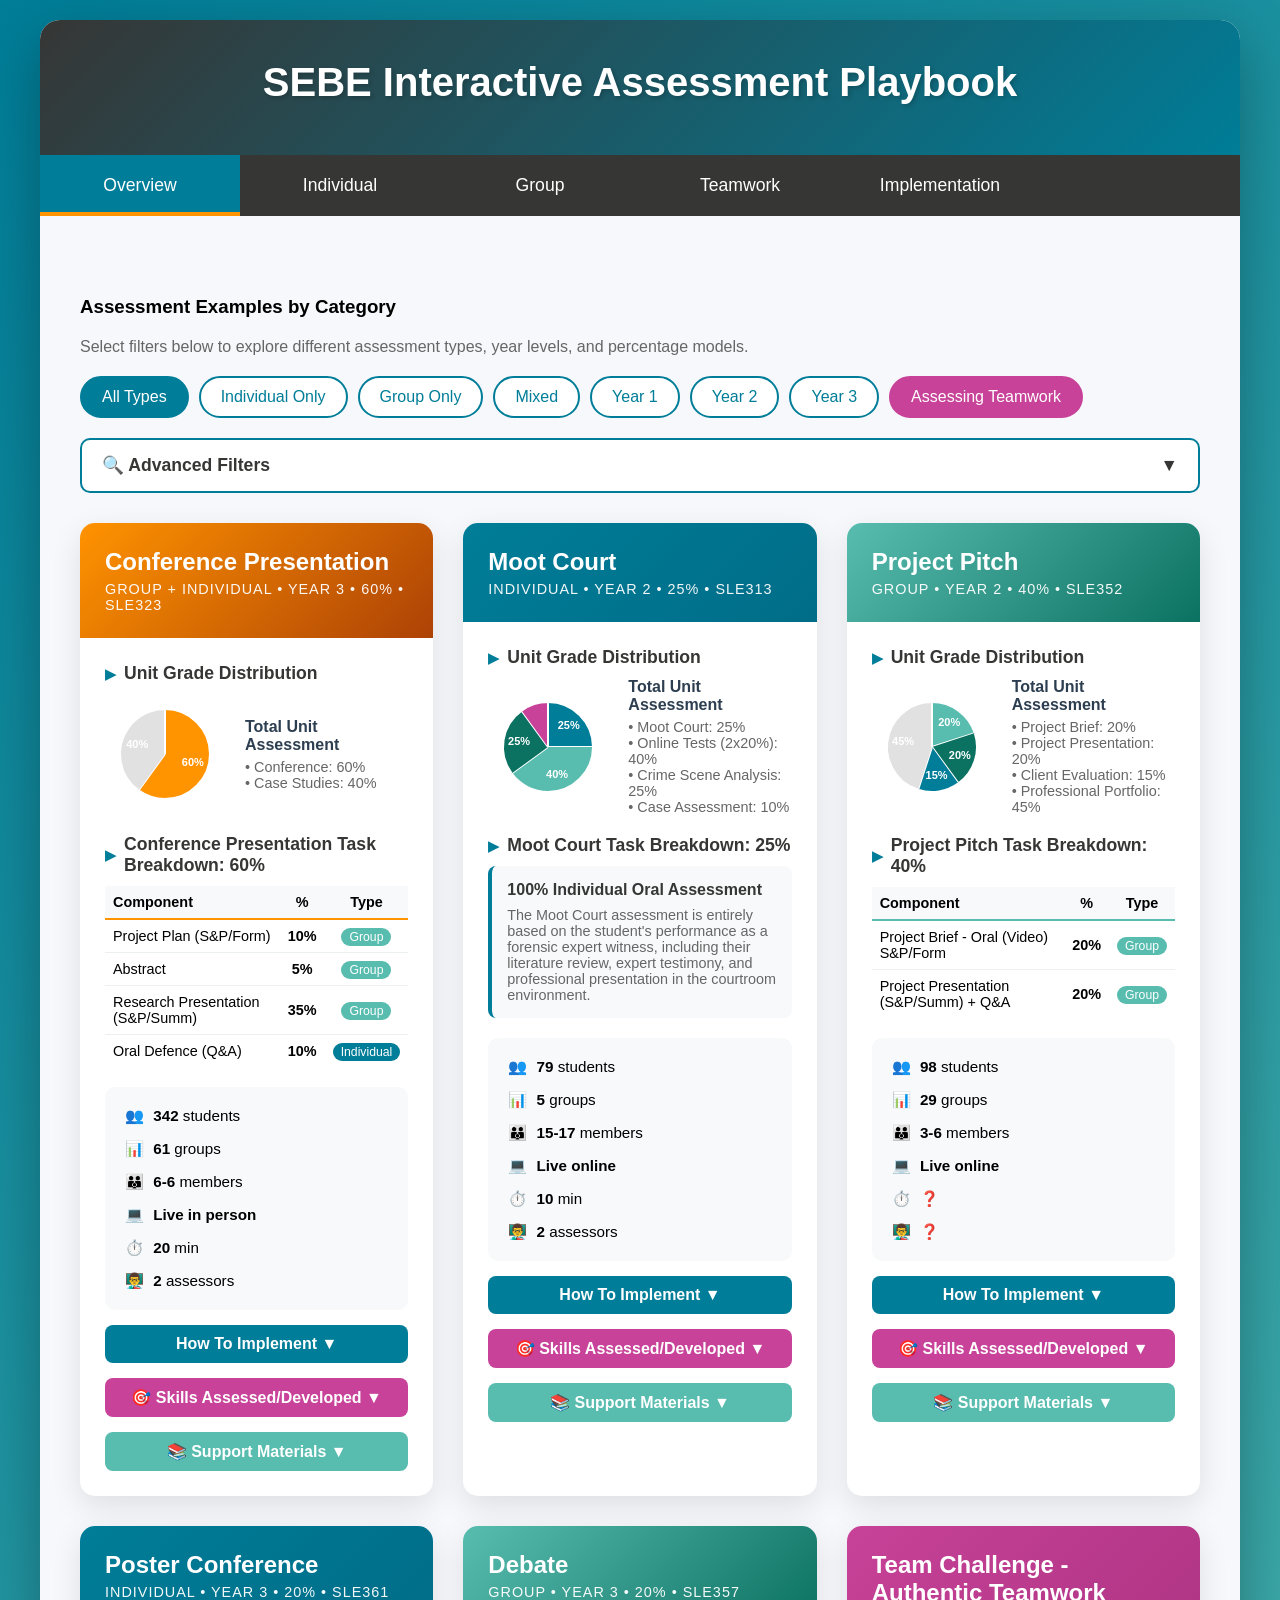
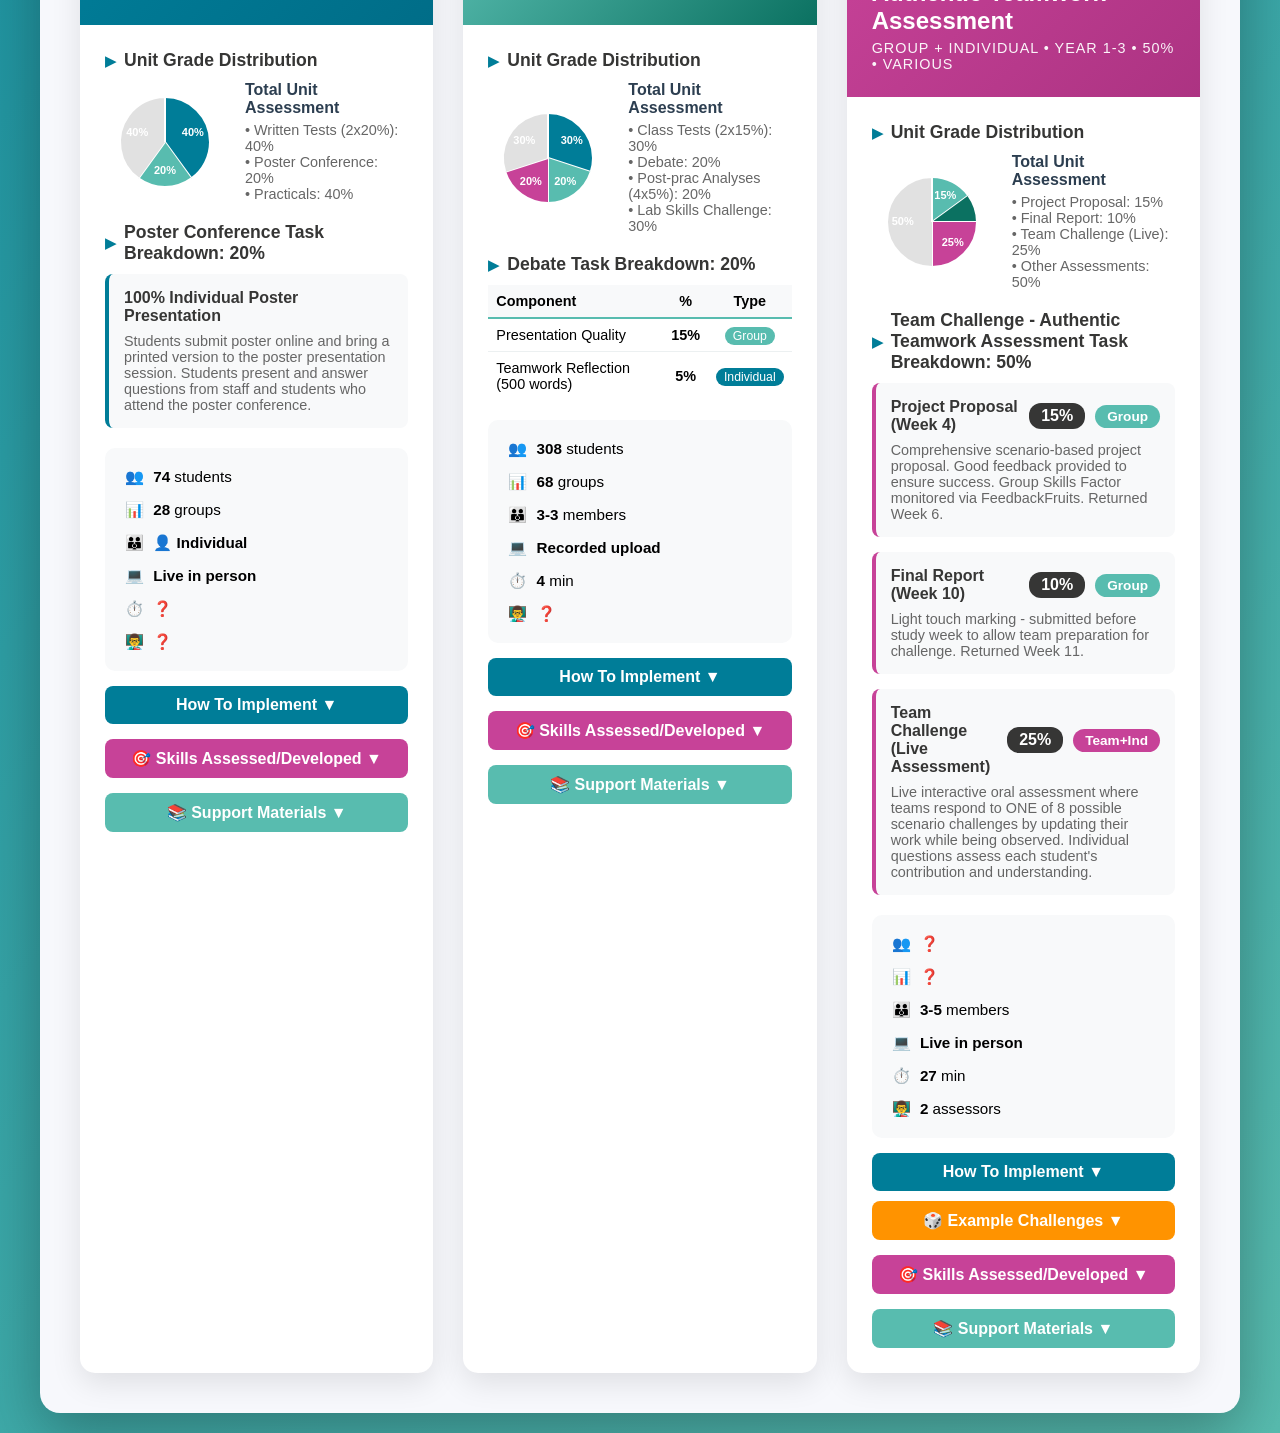
==== commit f89ea235: "v0 ready for ereview" ====
--- a/playbook/index.html
+++ b/playbook/index.html
@@ -3,7 +3,7 @@
 <head>
     <meta charset="UTF-8">
     <meta name="viewport" content="width=device-width, initial-scale=1.0">
-    <title>Interactive Oral Assessments Playbook - SEBE</title>
+    <title>SEBE Interactive Assessment Playbook</title>
     <style>
         * {
             margin: 0;
@@ -663,8 +663,7 @@
     <div class="container">
         <!-- Header -->
         <div class="header">
-            <h1>Interactive Oral Assessments Playbook</h1>
-            <p>SEBE Assessment Models for AI-Enhanced Education</p>
+            <h1>SEBE Interactive Assessment Playbook</h1>
         </div>
 
         <!-- Navigation Tabs -->
@@ -690,15 +689,6 @@
         <div class="content">
             <!-- Overview Tab -->
             <div id="overview" class="tab-content active">
-                <h2>Generalised Assessment Model = 100%</h2>
-                
-                <div class="model-container" style="margin-bottom: 30px; text-align: center;">
-                    <canvas id="generalModelChart" width="800" height="600" style="max-width: 800px; margin: 0 auto; display: block;"></canvas>
-                    <p style="color: #666; font-size: 0.95em; margin-top: 20px; max-width: 600px; margin-left: auto; margin-right: auto;">
-                        The generalised assessment model balances individual and group components, ensuring students demonstrate both disciplinary knowledge and collaborative skills.
-                    </p>
-                </div>
-
                 <h3 style="margin-top: 40px; margin-bottom: 20px;">Assessment Examples by Category</h3>
                 <p style="color: #666; margin-bottom: 20px;">
                     Select filters below to explore different assessment types, year levels, and percentage models.
@@ -1929,83 +1919,7 @@
         }
 
         // Function to draw general model chart
-        function drawGeneralModelChart() {
-            const canvas = document.getElementById('generalModelChart');
-            if (!canvas) return;
-            
-            const ctx = canvas.getContext('2d');
-            const centerX = 400;
-            const centerY = 300;
-            const radius = 100;
-            
-            const data = [
-                { label: 'Discipline Specific Knowledge', value: 20, color: '#007D98', shortLabel: 'Discipline Knowledge', percentage: '20%' },
-                { label: 'Group Task - Project Brief', value: 10, color: '#58BCAF', shortLabel: 'Project Brief', percentage: '10%' },
-                { label: 'Group Task - Project Completed', value: 40, color: '#0B7161', shortLabel: 'Project Completed', percentage: '40%' },
-                { label: 'Reflection', value: 10, color: '#006D88', shortLabel: 'Reflection', percentage: '10%' },
-                { label: 'Individual Oral Validation', value: 20, color: '#007D98', shortLabel: 'Oral Validation', percentage: '20%' }
-            ];
-            
-            let currentAngle = -Math.PI / 2;
-            const total = 100;
-            const sliceData = [];
-            
-            data.forEach(item => {
-                const sliceAngle = (item.value / total) * 2 * Math.PI;
-                const midAngle = currentAngle + sliceAngle / 2;
-                
-                ctx.beginPath();
-                ctx.arc(centerX, centerY, radius, currentAngle, currentAngle + sliceAngle);
-                ctx.lineTo(centerX, centerY);
-                ctx.fillStyle = item.color;
-                ctx.fill();
-                ctx.strokeStyle = '#fff';
-                ctx.lineWidth = 4;
-                ctx.stroke();
-                
-                sliceData.push({
-                    ...item,
-                    midAngle: midAngle,
-                    startAngle: currentAngle,
-                    endAngle: currentAngle + sliceAngle
-                });
-                
-                currentAngle += sliceAngle;
-            });
-            
-            sliceData.forEach(item => {
-                const labelRadius = radius + 35;
-                const lineStartX = centerX + Math.cos(item.midAngle) * (radius + 5);
-                const lineStartY = centerY + Math.sin(item.midAngle) * (radius + 5);
-                const lineMidX = centerX + Math.cos(item.midAngle) * labelRadius;
-                const lineMidY = centerY + Math.sin(item.midAngle) * labelRadius;
-                
-                const isRight = Math.cos(item.midAngle) > 0;
-                const lineEndX = lineMidX + (isRight ? 45 : -45);
-                const lineEndY = lineMidY;
-                
-                ctx.beginPath();
-                ctx.moveTo(lineStartX, lineStartY);
-                ctx.lineTo(lineMidX, lineMidY);
-                ctx.lineTo(lineEndX, lineEndY);
-                ctx.strokeStyle = '#363635';
-                ctx.lineWidth = 2;
-                ctx.stroke();
-                
-                const textX = lineEndX + (isRight ? 5 : -5);
-                ctx.font = 'bold 13px Arial';
-                ctx.textAlign = isRight ? 'left' : 'right';
-                ctx.textBaseline = 'bottom';
-                
-                ctx.fillStyle = '#363635';
-                ctx.fillText(item.shortLabel, textX, lineEndY - 2);
-                
-                ctx.font = 'bold 15px Arial';
-                ctx.fillStyle = item.color;
-                ctx.textBaseline = 'top';
-                ctx.fillText(item.percentage, textX, lineEndY + 2);
-            });
-        }
+        
 
         // Generate all cards on page load
         function initializeCards() {
@@ -2016,6 +1930,13 @@
                 { id: 'teamwork-cards-container', name: 'teamwork', filter: 'teamwork' }
             ];
             
+            // Clear all containers first to prevent duplicates
+            containers.forEach(container => {
+                const element = document.getElementById(container.id);
+                if (element) element.innerHTML = '';
+            });
+            
+            // Now add cards
             containers.forEach(container => {
                 const element = document.getElementById(container.id);
                 const assessments = container.filter 
@@ -2248,17 +2169,7 @@
         }
 
         // Initialize on page load
-        document.addEventListener('DOMContentLoaded', function() {
-            updateSliderValue('cohort', 500);
-            updateSliderValue('groupsize', 20);
-            updateSliderValue('time', 30);
-            updateSliderValue('groups', 100);
-            updateSliderValue('assessors', 5);
-            updateModeSlider(2);
-            
-            initializeCards();
-            drawGeneralModelChart();
-        });
+        
     
         // Toggle Example Challenges
         function toggleChallenges(assessmentId) {
@@ -2347,7 +2258,7 @@
             updateModeSlider(2);
             
             initializeCards();
-            drawGeneralModelChart();
+            
         });
     
     </script>
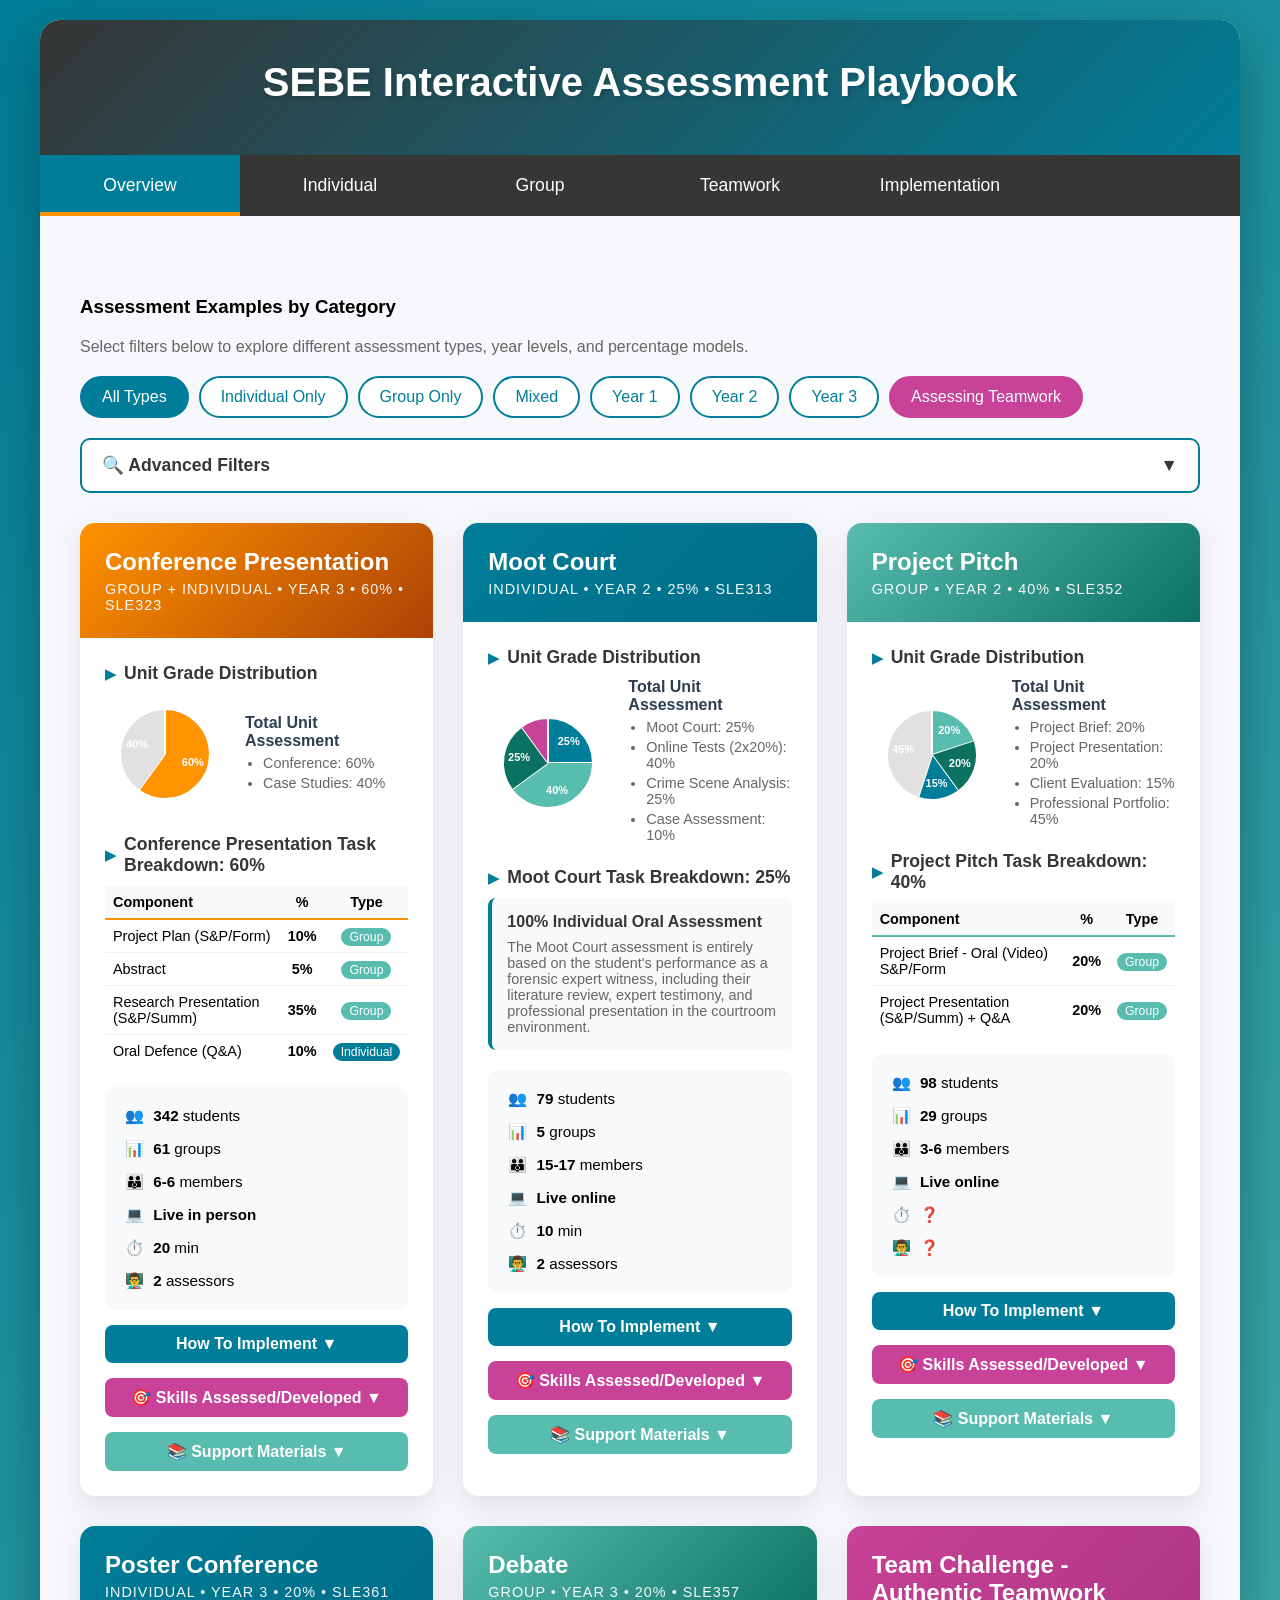
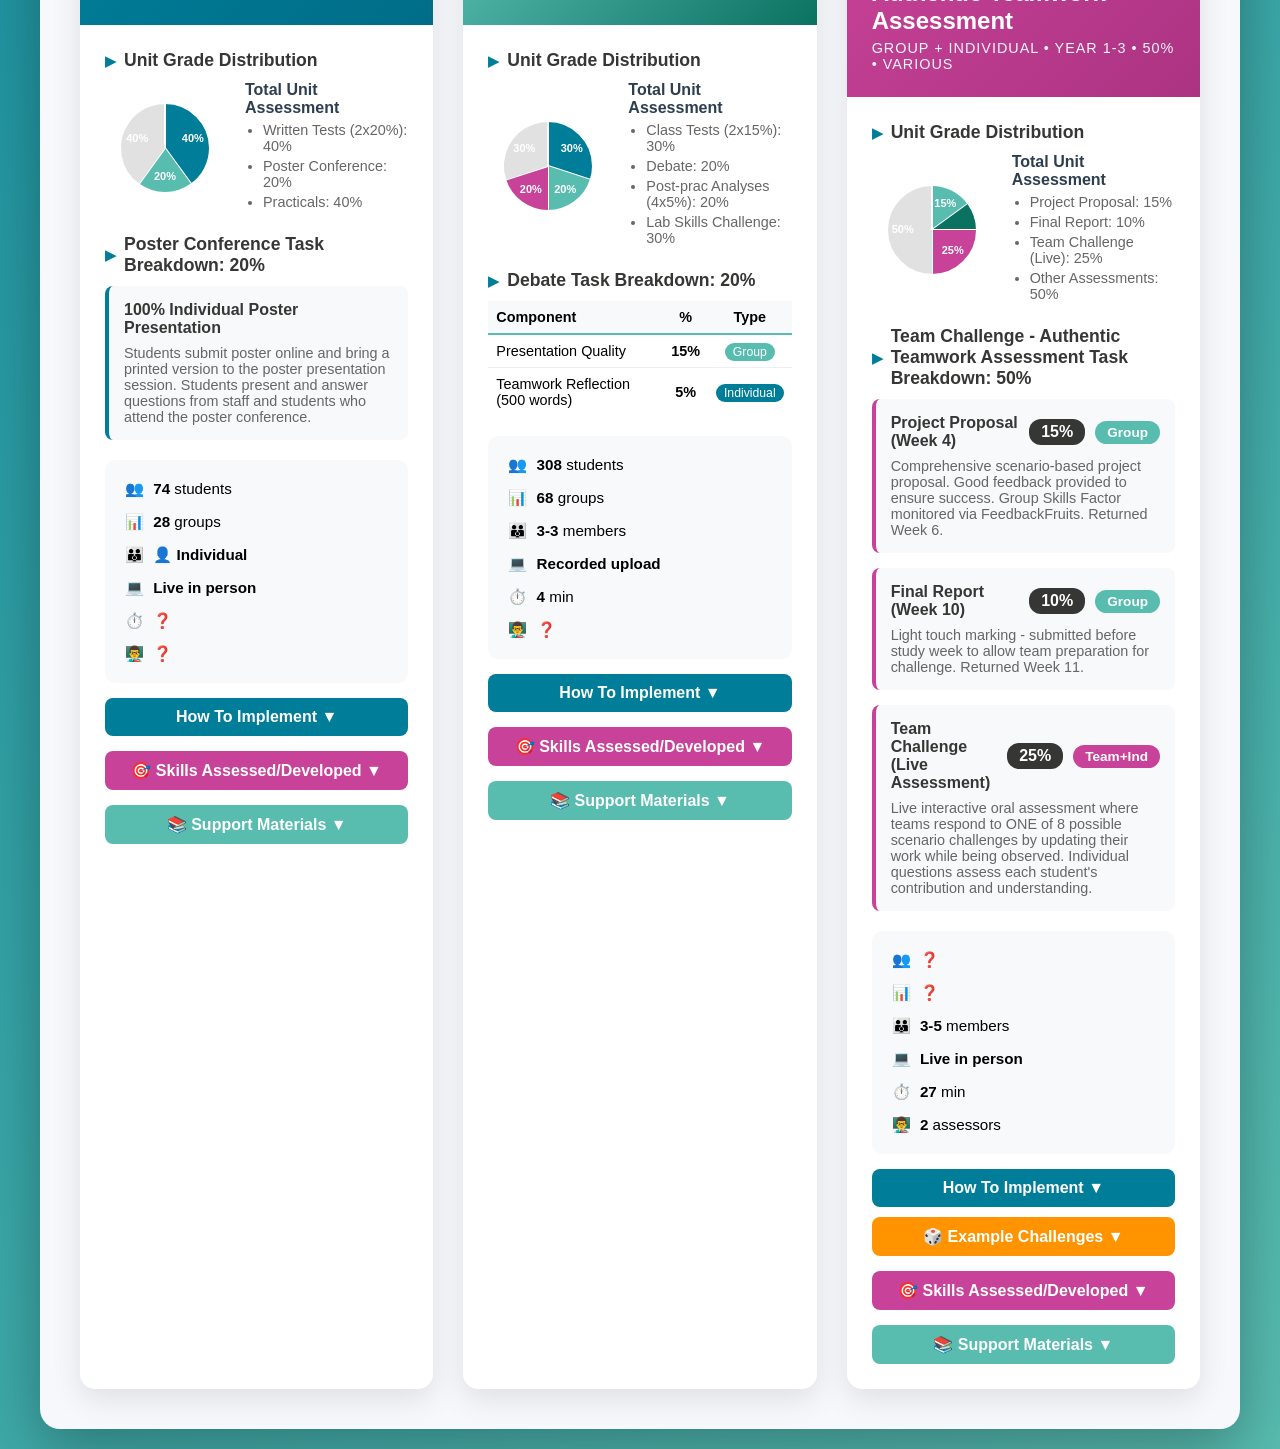
==== commit fc0d06d4: "almost there" ====
--- a/playbook/index.html
+++ b/playbook/index.html
@@ -958,7 +958,7 @@
             "howToImplement": {
                 "overview": "Third year students form teams, design and run their own research project and then present their results to their peers at an end of trimester conference. They are assessed by an assessment panel made up of academics from across the course (discipline experts), senior T&L from the School and Third Space.",
                 "assessmentProcess": [
-                    "Teams are assessed as a team \u2013 professionalism, cohesion, scientific communication and scientific procedures and analysis",
+                    "Teams are assessed as a team – professionalism, cohesion, scientific communication and scientific procedures and analysis",
                     "Audience are invited to ask questions of the presenters",
                     "Assessment panel asks questions of each individual and provide an individual mark based on their oral response, against a rubric",
                     "Questions based on the scientific method, results and analysis (requires discipline experts)",
@@ -1491,30 +1491,30 @@
                 "kaysConserns": [
                     "Q: What will rubrics look like? How many people required to mark?",
                     "A: Two rubrics and two markers per team. Opportunity to consult and verify with each other at end of challenge. Students assessed individually on Team Challenge performance.",
-                    "  \u2022 Rubric 1: GLO1 (Discipline Knowledge) - ONE discipline expert marker",
-                    "  \u2022 Rubric 2: GLOs 2, 4, 5, 7 (Transferable Skills using Values-type rubrics) - ONE expert transferable skills marker",
+                    "  • Rubric 1: GLO1 (Discipline Knowledge) - ONE discipline expert marker",
+                    "  • Rubric 2: GLOs 2, 4, 5, 7 (Transferable Skills using Values-type rubrics) - ONE expert transferable skills marker",
                     "",
                     "Q: How do we manage student stress with this new form of assessment?",
                     "A: Multiple strategies to reduce stress and build confidence:",
-                    "  \u2022 New structure introduced clearly in Week 1",
-                    "  \u2022 Very clear instructions on how it works and importance of trimester engagement",
-                    "  \u2022 Week 7: 2-hour practice workshop (1hr Team Challenge role play + 1hr data analysis)",
-                    "  \u2022 All 8 possible scenario challenges provided in advance so students can prepare",
-                    "  \u2022 Study week provided for final preparation after reports returned",
+                    "  • New structure introduced clearly in Week 1",
+                    "  • Very clear instructions on how it works and importance of trimester engagement",
+                    "  • Week 7: 2-hour practice workshop (1hr Team Challenge role play + 1hr data analysis)",
+                    "  • All 8 possible scenario challenges provided in advance so students can prepare",
+                    "  • Study week provided for final preparation after reports returned",
                     "",
                     "Q: What about the weight of marks?",
                     "A: Settled on balanced distribution:",
-                    "  \u2022 15% Project Proposal (Week 4, returned Week 6) - good feedback to ensure success",
-                    "  \u2022 10% Final Report (Week 10, returned Week 11) - light touch marking",
-                    "  \u2022 25% Team Challenge (live assessment after study week)",
+                    "  • 15% Project Proposal (Week 4, returned Week 6) - good feedback to ensure success",
+                    "  • 10% Final Report (Week 10, returned Week 11) - light touch marking",
+                    "  • 25% Team Challenge (live assessment after study week)",
                     "",
                     "Q: Can we 'fire' non-performing team members?",
                     "A: Yes - innovative accountability system with clear grounds for removal:",
-                    "  \u2022 Flowchart provided with decision points throughout trimester",
-                    "  \u2022 FeedbackFruits Self and Peer Review at multiple checkpoints",
-                    "  \u2022 Group Skills Factor monitoring (below 0.6 = grounds for removal)",
-                    "  \u2022 Team Agreement signed at start includes 'firing' stipulations",
-                    "  \u2022 If fired, student NOT eligible for Team Challenge (25% of grade)"
+                    "  • Flowchart provided with decision points throughout trimester",
+                    "  • FeedbackFruits Self and Peer Review at multiple checkpoints",
+                    "  • Group Skills Factor monitoring (below 0.6 = grounds for removal)",
+                    "  • Team Agreement signed at start includes 'firing' stipulations",
+                    "  • If fired, student NOT eligible for Team Challenge (25% of grade)"
                 ]
             },
             "skillsAssessed": [
@@ -1557,6 +1557,13 @@
             const yearText = assessment.year === 'year2-3' ? 'Year 2-3' :
                            assessment.year === 'year1-3' ? 'Year 1-3' :
                            assessment.year.replace('year', 'Year ');
+            
+            const unitGradeItems = assessment.unitGradeDistribution ? 
+                assessment.unitGradeDistribution.map(comp => `${comp.component}: ${comp.percentage}%`) : [];
+            const unitGradeList = renderList(unitGradeItems, {
+                style: 'margin: 5px 0 0 18px;',
+                itemStyle: 'margin-bottom: 4px; color: #666; font-size: 0.9em;'
+            });
 
             let html = `
                 <div class="assessment-card" 
@@ -1580,9 +1587,7 @@
                                 <canvas id="${assessment.id}UnitChart-${tabName}" width="120" height="120" style="max-width: 120px;"></canvas>
                                 <div style="flex: 1;">
                                     <p style="color: #2C3E50; font-weight: bold; margin-bottom: 5px;">Total Unit Assessment</p>
-                                    ${assessment.unitGradeDistribution.map(comp => 
-                                        `<p style="color: #666; font-size: 0.9em;">• ${comp.component}: ${comp.percentage}%</p>`
-                                    ).join('')}
+                                    ${unitGradeList}
                                 </div>
                             </div>
                         </div>
@@ -1718,163 +1723,201 @@
             }
         }
 
+        function renderList(items, options = {}) {
+            if (!items || items.length === 0) return '';
+            
+            const {
+                tag = 'ul',
+                className = '',
+                style = '',
+                itemStyle = ''
+            } = options;
+            
+            const listTag = tag === 'ol' ? 'ol' : 'ul';
+            const classAttr = className ? ` class="${className}"` : '';
+            const styleAttr = style ? ` style="${style}"` : '';
+            const itemStyleAttr = itemStyle ? ` style="${itemStyle}"` : '';
+            
+            let html = `<${listTag}${classAttr}${styleAttr}>`;
+            items.forEach(item => {
+                html += `<li${itemStyleAttr}>${item}</li>`;
+            });
+            html += `</${listTag}>`;
+            
+            return html;
+        }
+
         function generateSupportMaterials(materials) {
             if (!materials || materials.length === 0) return '';
             
-            let html = '<ul class="skills-list" style="margin-top: 15px;">';
-            materials.forEach(material => {
-                html += `<li>${material}</li>`;
+            return renderList(materials, {
+                className: 'skills-list',
+                style: 'margin-top: 15px;',
+                itemStyle: ''
             });
-            html += '</ul>';
-            
+        }
+
+        function renderKaysConcerns(items) {
+            if (!items || items.length === 0) return '';
+            
+            let html = `<div style="margin-top: 15px;">`;
+            html += `<p style="margin-bottom: 8px; color: #363635;"><strong>FAQ</strong></p>`;
+            
+            let listOpen = false;
+            
+            items.forEach(item => {
+                const trimmed = item.trim();
+                
+                if (trimmed === '') {
+                    if (listOpen) {
+                        html += '</ul>';
+                        listOpen = false;
+                    }
+                    return;
+                }
+                
+                if (trimmed.startsWith('Q:')) {
+                    if (listOpen) {
+                        html += '</ul>';
+                        listOpen = false;
+                    }
+                    const questionText = trimmed.slice(2).trim();
+                    html += `<p style="margin-top: 12px; margin-bottom: 4px; color: #363635;"><strong>Q:</strong> ${questionText}</p>`;
+                    return;
+                }
+                
+                if (trimmed.startsWith('A:')) {
+                    if (listOpen) {
+                        html += '</ul>';
+                        listOpen = false;
+                    }
+                    const answerText = trimmed.slice(2).trim();
+                    html += `<p style="margin-left: 10px; margin-bottom: 6px; color: #555;"><strong>A:</strong> ${answerText}</p>`;
+                    return;
+                }
+                
+                if (trimmed.startsWith('•')) {
+                    if (!listOpen) {
+                        html += `<ul style="margin: 4px 0 12px 25px;">`;
+                        listOpen = true;
+                    }
+                    const bulletText = trimmed.slice(1).trim();
+                    html += `<li style="margin-bottom: 6px; color: #555;">${bulletText}</li>`;
+                    return;
+                }
+                
+                if (listOpen) {
+                    html += '</ul>';
+                    listOpen = false;
+                }
+                
+                html += `<p style="margin-left: 10px; margin-bottom: 6px; color: #555;">${trimmed}</p>`;
+            });
+            
+            if (listOpen) {
+                html += '</ul>';
+            }
+            
+            html += `</div>`;
             return html;
         }
 
         function generateHowToImplement(howTo, framework) {
             if (!howTo) return '';
             
-            let html = `<p style="font-size: 0.9em; color: #555; line-height: 1.6; margin-top: 15px;">`;
+            const sections = [];
+            const defaultListStyle = {
+                style: 'margin: 8px 0 16px 25px;',
+                itemStyle: 'margin-bottom: 6px; color: #555;'
+            };
+            
+            const addListSection = (title, items, options = {}) => {
+                if (!items || items.length === 0) return;
+                const titleText = title.endsWith(':') ? title : `${title}:`;
+                sections.push([
+                    `<div style="margin-top: 15px;">`,
+                    `<p style="margin-bottom: 8px; color: #363635;"><strong>${titleText}</strong></p>`,
+                    renderList(items, {
+                        tag: options.tag || 'ul',
+                        style: options.style || defaultListStyle.style,
+                        itemStyle: options.itemStyle || defaultListStyle.itemStyle
+                    }),
+                    `</div>`
+                ].join(''));
+            };
+            
+            const addLabeledParagraph = (label, content) => {
+                if (!content) return;
+                sections.push(`<p style="margin-top: 15px; color: #555;"><strong>${label}:</strong> ${content}</p>`);
+            };
             
             if (howTo.overview) {
-                html += `<strong>Overview:</strong><br>${howTo.overview}<br><br>`;
+                sections.push(`<p style="margin-bottom: 16px;">${howTo.overview}</p>`);
             }
             
             if (framework && framework.length > 0) {
-                html += `<strong>Implementation by Week:</strong><br>`;
-                html += '<ol style="margin-left: 20px; margin-top: 10px;">';
+                const weekItems = framework.filter(item => /^Week \d+:/i.test(item))
+                    .map(item => item.replace(/^Week \d+:\s*/, ''));
+                const finalItems = framework.filter(item => item.startsWith('Study Week') || item.startsWith('Team Challenge'))
+                    .map(item => item.startsWith('Team Challenge') ? `Exam Week: ${item}` : item);
                 
-                const weekItems = framework.filter(item => item.startsWith('Week 1') || item.startsWith('Week 4') || item.startsWith('Week 5') || item.startsWith('Week 6') || item.startsWith('Week 7') || item.startsWith('Week 10') || item.startsWith('Week 11'));
-                const finalItems = framework.filter(item => item.startsWith('Study Week') || item.startsWith('Team Challenge'));
+                const frameworkSections = [
+                    `<div style="margin-top: 15px;">`,
+                    `<p style="margin-bottom: 8px; color: #363635;"><strong>Implementation by Week:</strong></p>`
+                ];
                 
-                weekItems.forEach(item => {
-                    const cleanedItem = item.replace(/^Week \d+:\s*/, '');
-                    html += `<li style="margin-bottom: 8px; color: #555;">${cleanedItem}</li>`;
-                });
-                html += '</ol>';
+                if (weekItems.length > 0) {
+                    frameworkSections.push(renderList(weekItems, {
+                        tag: 'ol',
+                        style: defaultListStyle.style,
+                        itemStyle: defaultListStyle.itemStyle
+                    }));
+                }
                 
                 if (finalItems.length > 0) {
-                    html += '<ul style="margin-left: 20px; margin-top: 10px; list-style-type: disc;">';
-                    finalItems.forEach(item => {
-                        if (item.startsWith('Team Challenge')) {
-                            html += `<li style="margin-bottom: 8px; color: #555;">Exam Week: ${item}</li>`;
-                        } else {
-                            html += `<li style="margin-bottom: 8px; color: #555;">${item}</li>`;
-                        }
-                    });
-                    html += '</ul>';
+                    frameworkSections.push(renderList(finalItems, {
+                        style: 'margin: 0 0 16px 25px;',
+                        itemStyle: defaultListStyle.itemStyle
+                    }));
                 }
                 
-                html += '<br><br>';
-            }
-            
-            if (howTo.theProblem && howTo.theProblem.length > 0) {
-                html += `<strong>The Problem:</strong><br>`;
-                html += howTo.theProblem.map(item => `• ${item}`).join('<br>');
-                html += '<br><br>';
-            }
-            
-            if (howTo.theSolution && howTo.theSolution.length > 0) {
-                html += `<strong>The Solution:</strong><br>`;
-                html += howTo.theSolution.map(item => `• ${item}`).join('<br>');
-                html += '<br><br>';
-            }
-            
-            if (howTo.scenarioExamples && howTo.scenarioExamples.length > 0) {
-                html += `<strong>Scenario Examples:</strong><br>`;
-                html += howTo.scenarioExamples.map(item => `• ${item}`).join('<br>');
-                html += '<br><br>';
-            }
-            
-            if (howTo.markingStructure && howTo.markingStructure.length > 0) {
-                html += `<strong>Marking Structure:</strong><br>`;
-                html += howTo.markingStructure.map(item => `• ${item}`).join('<br>');
-                html += '<br><br>';
-            }
-            
-            if (howTo.managingStudentStress && howTo.managingStudentStress.length > 0) {
-                html += `<strong>Managing Student Stress:</strong><br>`;
-                html += howTo.managingStudentStress.map(item => `• ${item}`).join('<br>');
-                html += '<br><br>';
-            }
-            
-            if (howTo.weightOfMarks && howTo.weightOfMarks.length > 0) {
-                html += `<strong>Weight of Marks:</strong><br>`;
-                html += howTo.weightOfMarks.map(item => `• ${item}`).join('<br>');
-                html += '<br><br>';
-            }
-            
-            if (howTo.teamworkAccountability && howTo.teamworkAccountability.length > 0) {
-                html += `<strong>Teamwork Accountability & "Firing" Process:</strong><br>`;
-                html += howTo.teamworkAccountability.map(item => `• ${item}`).join('<br>');
-                html += '<br><br>';
-            }
-            
-            if (howTo.topicsCovered && howTo.topicsCovered.length > 0) {
-                html += `<strong>Topics Covered:</strong><br>`;
-                html += howTo.topicsCovered.map(topic => `• ${topic}`).join('<br>');
-                html += '<br><br>';
-            }
-            
-            if (howTo.keyElements && howTo.keyElements.length > 0) {
-                html += `<strong>Key Elements:</strong><br>`;
-                html += howTo.keyElements.map(elem => `• ${elem}`).join('<br>');
-                html += '<br><br>';
-            }
-            
-            if (howTo.keyFeatures && howTo.keyFeatures.length > 0) {
-                html += `<strong>Key Features:</strong><br>`;
-                html += howTo.keyFeatures.map(feature => 
-                    `• <strong>${feature.name}:</strong> ${feature.description}`
-                ).join('<br>');
-                html += '<br><br>';
-            }
-            
-            if (howTo.assessmentProcess && howTo.assessmentProcess.length > 0) {
-                html += `<strong>Assessment Process:</strong><br>`;
-                html += howTo.assessmentProcess.map(proc => `• ${proc}`).join('<br>');
-                html += '<br><br>';
-            }
-            
-            if (howTo.assessmentBenefits && howTo.assessmentBenefits.length > 0) {
-                html += `<strong>Assessment Benefits:</strong><br>`;
-                html += howTo.assessmentBenefits.map(benefit => `• ${benefit}`).join('<br>');
-                html += '<br><br>';
-            }
-            
-            if (howTo.tools && howTo.tools.length > 0) {
-                html += `<strong>Tools:</strong><br>`;
-                html += howTo.tools.map(tool => `• ${tool}`).join('<br>');
-                html += '<br><br>';
-            }
+                frameworkSections.push(`</div>`);
+                sections.push(frameworkSections.join(''));
+            }
+            
+            addListSection('The Problem', howTo.theProblem, defaultListStyle);
+            addListSection('The Solution', howTo.theSolution, defaultListStyle);
+            addListSection('Scenario Examples', howTo.scenarioExamples, defaultListStyle);
+            addListSection('Marking Structure', howTo.markingStructure, defaultListStyle);
+            addListSection('Managing Student Stress', howTo.managingStudentStress, defaultListStyle);
+            addListSection('Weight of Marks', howTo.weightOfMarks, defaultListStyle);
+            addListSection('Teamwork Accountability & "Firing" Process', howTo.teamworkAccountability, defaultListStyle);
+            addListSection('Topics Covered', howTo.topicsCovered, defaultListStyle);
+            addListSection('Key Elements', howTo.keyElements, defaultListStyle);
+            addListSection('Key Features', howTo.keyFeatures && howTo.keyFeatures.map(feature => `<strong>${feature.name}:</strong> ${feature.description}`), defaultListStyle);
+            addListSection('Assessment Process', howTo.assessmentProcess, defaultListStyle);
+            addListSection('Assessment Benefits', howTo.assessmentBenefits, defaultListStyle);
+            addListSection('Tools', howTo.tools, defaultListStyle);
             
             if (howTo.kaysConserns && howTo.kaysConserns.length > 0) {
-                html += `<strong>FAQ</strong><br>`;
-                html += howTo.kaysConserns.map(item => `${item}`).join('<br>');
-                html += '<br><br>';
-            }
-            
-            if (howTo.format) {
-                html += `<strong>Format:</strong> ${howTo.format}<br><br>`;
-            }
-            
-            if (howTo.requirements) {
-                html += `<strong>Requirements:</strong> ${howTo.requirements}<br><br>`;
-            }
-            
-            if (howTo.assessment) {
-                html += `<strong>Assessment:</strong> ${howTo.assessment}<br><br>`;
-            }
+                sections.push(renderKaysConcerns(howTo.kaysConserns));
+            }
+            
+            addLabeledParagraph('Format', howTo.format);
+            addLabeledParagraph('Requirements', howTo.requirements);
+            addLabeledParagraph('Assessment', howTo.assessment);
             
             if (howTo.detailedOverview) {
-                html += `${howTo.detailedOverview}<br><br>`;
+                sections.push(`<p style="margin-top: 15px; color: #555;">${howTo.detailedOverview}</p>`);
             }
             
             if (howTo.note) {
-                html += `<em>Note: ${howTo.note}</em>`;
-            }
-            
-            html += `</p>`;
-            return html;
+                sections.push(`<p style="margin-top: 15px; color: #555;"><em>Note: ${howTo.note}</em></p>`);
+            }
+            
+            if (sections.length === 0) return '';
+            
+            return `<div style="font-size: 0.9em; color: #555; line-height: 1.6; margin-top: 15px;">${sections.join('')}</div>`;
         }
 
         // Function to draw small pie charts
@@ -2263,4 +2306,4 @@
     
     </script>
 </body>
-</html>+</html>
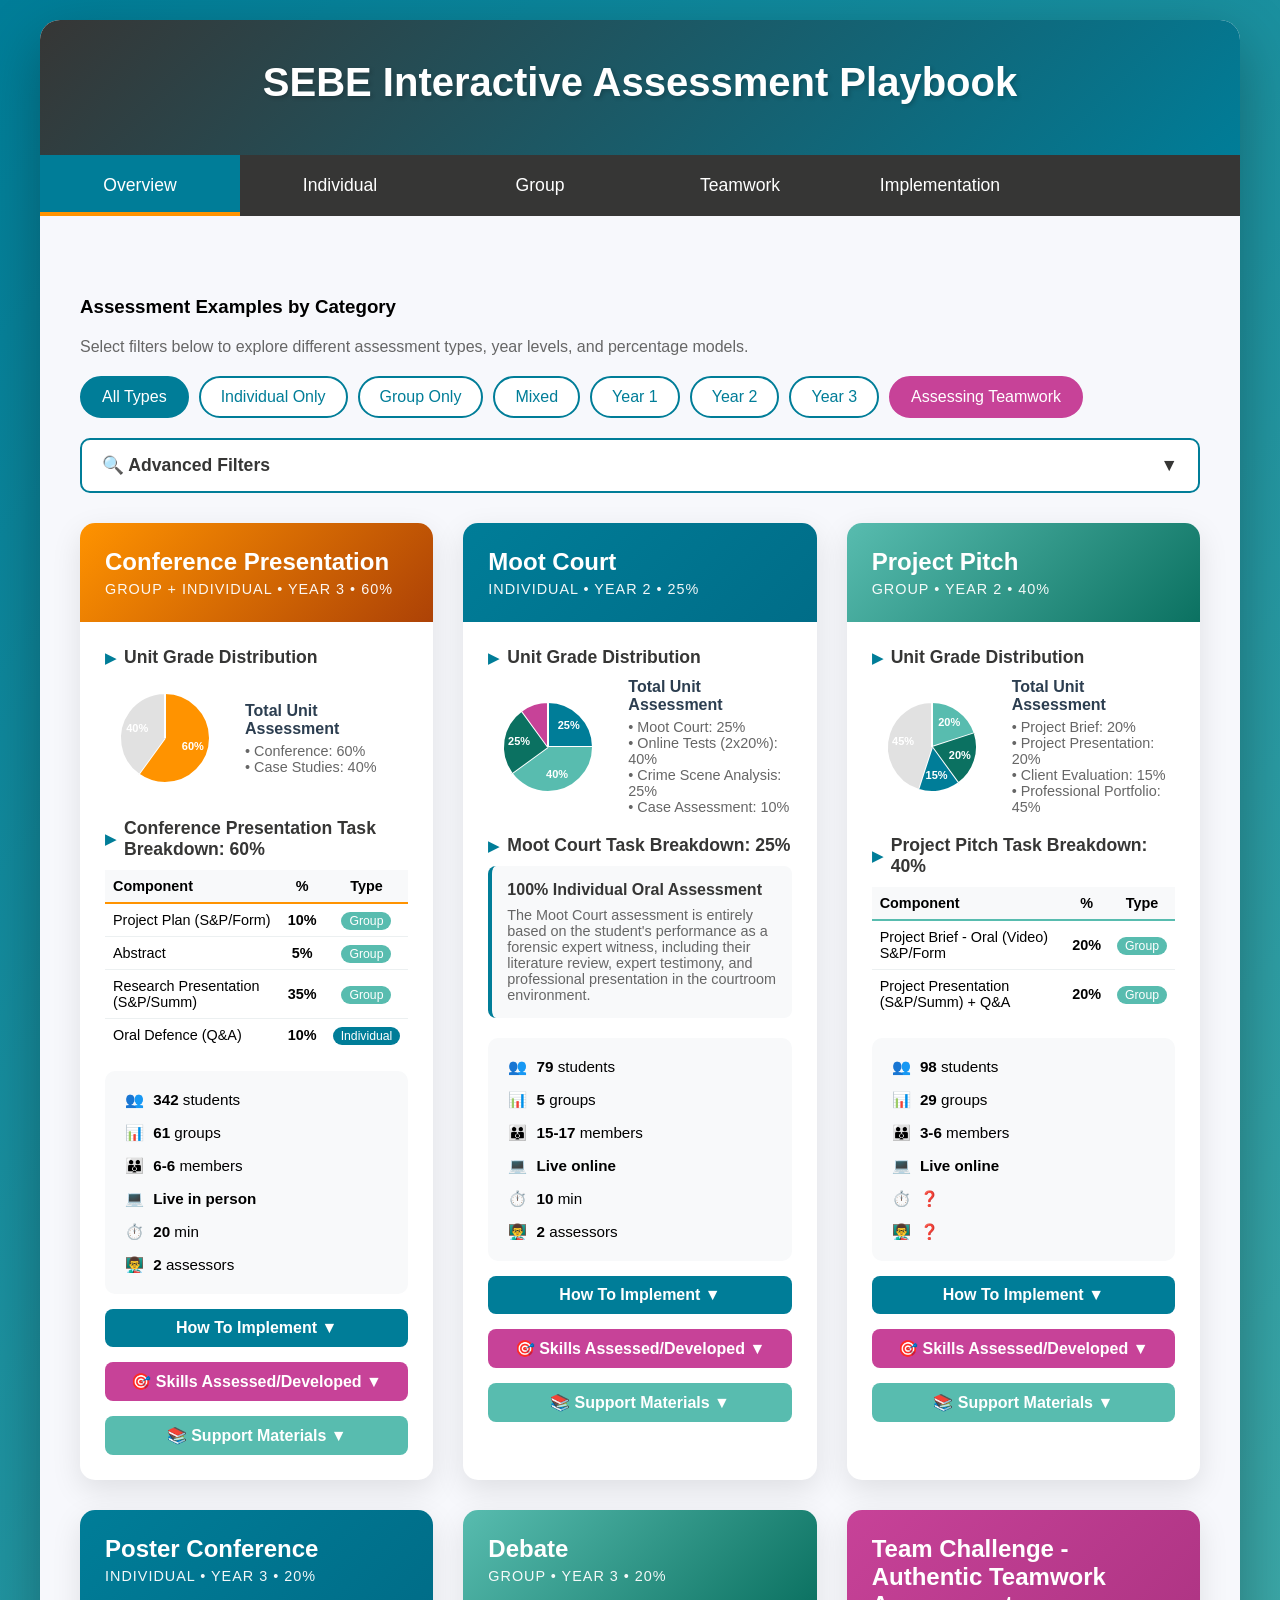
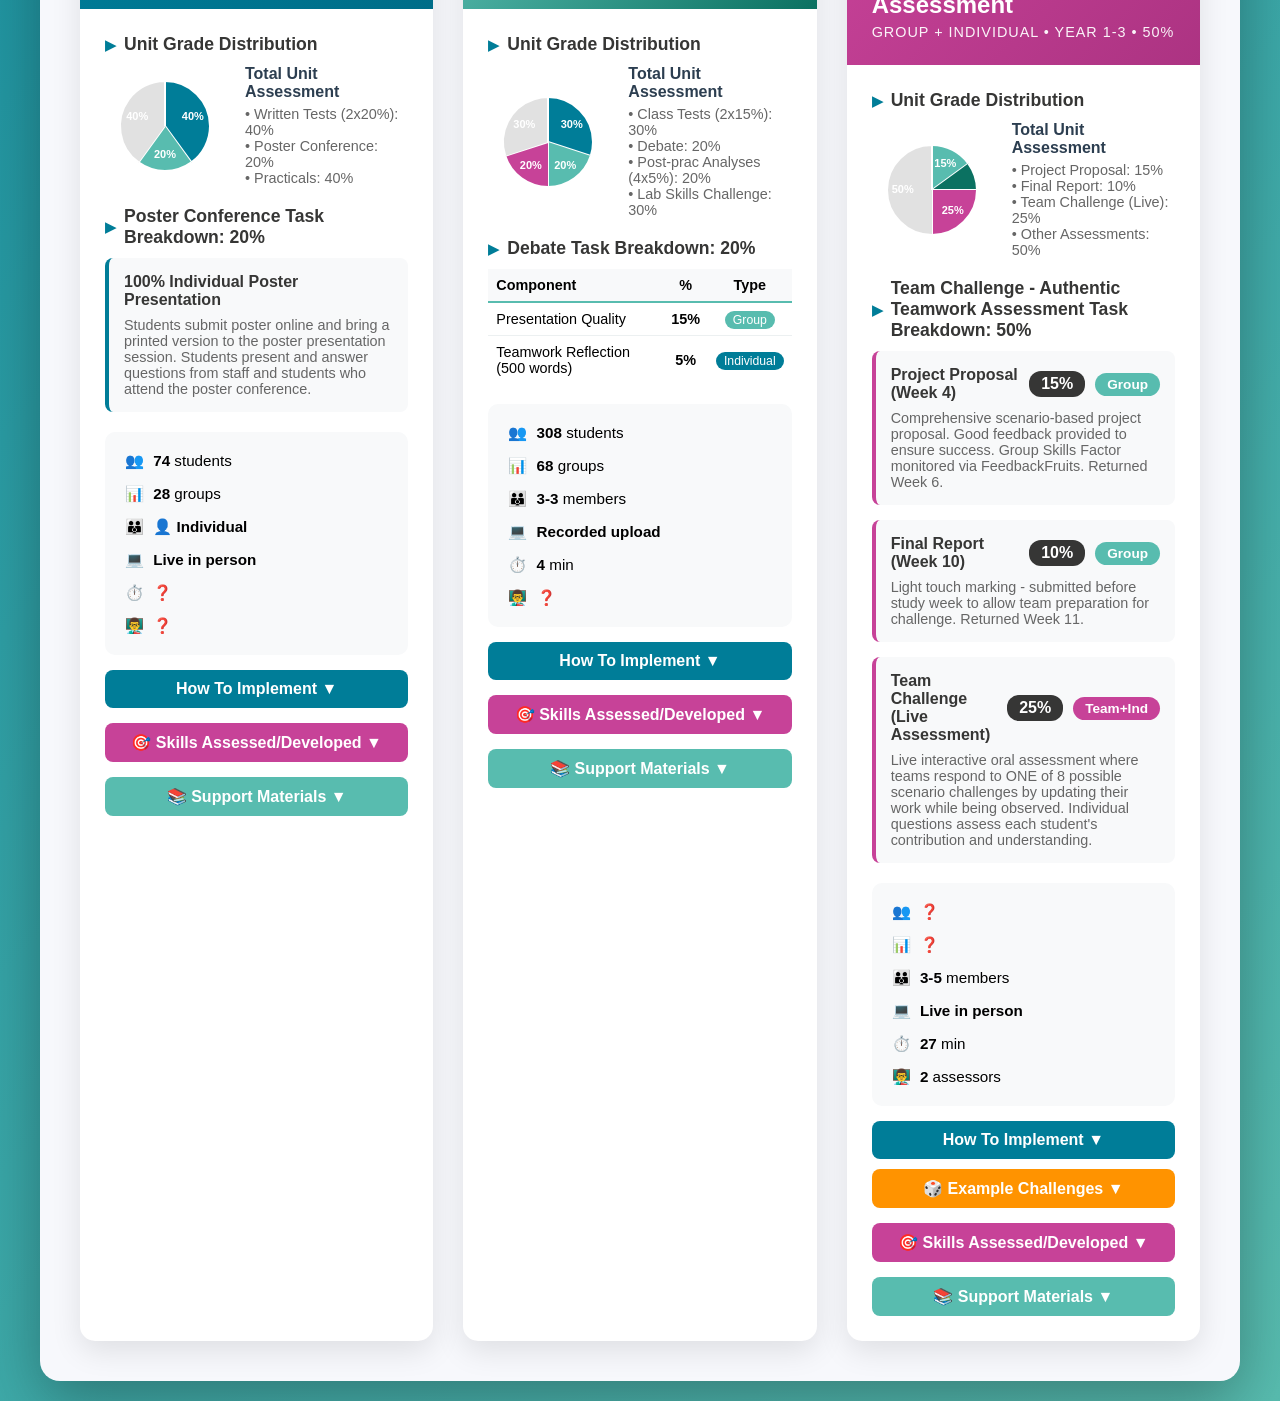
==== commit 3e82ee21: "removing unit id, although deakin not mentioned" ====
--- a/playbook/index.html
+++ b/playbook/index.html
@@ -896,7 +896,6 @@
         {
             "id": "conference",
             "title": "Conference Presentation",
-            "unitCode": "SLE323",
             "type": "mixed",
             "year": "year3",
             "totalWeight": 60,
@@ -979,7 +978,6 @@
         {
             "id": "mootcourt",
             "title": "Moot Court",
-            "unitCode": "SLE313",
             "type": "individual",
             "year": "year2",
             "totalWeight": 25,
@@ -1066,7 +1064,6 @@
         {
             "id": "pitch",
             "title": "Project Pitch",
-            "unitCode": "SLE352",
             "type": "group",
             "year": "year2",
             "totalWeight": 40,
@@ -1151,7 +1148,6 @@
         {
             "id": "poster",
             "title": "Poster Conference",
-            "unitCode": "SLE361",
             "type": "individual",
             "year": "year3",
             "totalWeight": 20,
@@ -1234,7 +1230,6 @@
         {
             "id": "debate",
             "title": "Debate",
-            "unitCode": "SLE357",
             "type": "group",
             "year": "year3",
             "totalWeight": 20,
@@ -1301,7 +1296,6 @@
         {
             "id": "teamchallenge",
             "title": "Team Challenge - Authentic Teamwork Assessment",
-            "unitCode": "Various",
             "type": "teamwork",
             "year": "year1-3",
             "totalWeight": 50,
@@ -1557,13 +1551,6 @@
             const yearText = assessment.year === 'year2-3' ? 'Year 2-3' :
                            assessment.year === 'year1-3' ? 'Year 1-3' :
                            assessment.year.replace('year', 'Year ');
-            
-            const unitGradeItems = assessment.unitGradeDistribution ? 
-                assessment.unitGradeDistribution.map(comp => `${comp.component}: ${comp.percentage}%`) : [];
-            const unitGradeList = renderList(unitGradeItems, {
-                style: 'margin: 5px 0 0 18px;',
-                itemStyle: 'margin-bottom: 4px; color: #666; font-size: 0.9em;'
-            });
 
             let html = `
                 <div class="assessment-card" 
@@ -1578,7 +1565,7 @@
                      data-mode="${m.mode || ''}">
                     <div class="card-header ${assessment.type}">
                         <div class="card-title">${assessment.title}</div>
-                        <div class="card-type">${typeText} • ${yearText} • ${assessment.totalWeight}% • ${assessment.unitCode}</div>
+                        <div class="card-type">${typeText} • ${yearText} • ${assessment.totalWeight}%</div>
                     </div>
                     <div class="card-body">
                         <div class="card-section">
@@ -1587,7 +1574,9 @@
                                 <canvas id="${assessment.id}UnitChart-${tabName}" width="120" height="120" style="max-width: 120px;"></canvas>
                                 <div style="flex: 1;">
                                     <p style="color: #2C3E50; font-weight: bold; margin-bottom: 5px;">Total Unit Assessment</p>
-                                    ${unitGradeList}
+                                    ${assessment.unitGradeDistribution.map(comp => 
+                                        `<p style="color: #666; font-size: 0.9em;">• ${comp.component}: ${comp.percentage}%</p>`
+                                    ).join('')}
                                 </div>
                             </div>
                         </div>
@@ -1723,201 +1712,163 @@
             }
         }
 
-        function renderList(items, options = {}) {
-            if (!items || items.length === 0) return '';
-            
-            const {
-                tag = 'ul',
-                className = '',
-                style = '',
-                itemStyle = ''
-            } = options;
-            
-            const listTag = tag === 'ol' ? 'ol' : 'ul';
-            const classAttr = className ? ` class="${className}"` : '';
-            const styleAttr = style ? ` style="${style}"` : '';
-            const itemStyleAttr = itemStyle ? ` style="${itemStyle}"` : '';
-            
-            let html = `<${listTag}${classAttr}${styleAttr}>`;
-            items.forEach(item => {
-                html += `<li${itemStyleAttr}>${item}</li>`;
-            });
-            html += `</${listTag}>`;
-            
-            return html;
-        }
-
         function generateSupportMaterials(materials) {
             if (!materials || materials.length === 0) return '';
             
-            return renderList(materials, {
-                className: 'skills-list',
-                style: 'margin-top: 15px;',
-                itemStyle: ''
+            let html = '<ul class="skills-list" style="margin-top: 15px;">';
+            materials.forEach(material => {
+                html += `<li>${material}</li>`;
             });
-        }
-
-        function renderKaysConcerns(items) {
-            if (!items || items.length === 0) return '';
-            
-            let html = `<div style="margin-top: 15px;">`;
-            html += `<p style="margin-bottom: 8px; color: #363635;"><strong>FAQ</strong></p>`;
-            
-            let listOpen = false;
-            
-            items.forEach(item => {
-                const trimmed = item.trim();
+            html += '</ul>';
+            
+            return html;
+        }
+
+        function generateHowToImplement(howTo, framework) {
+            if (!howTo) return '';
+            
+            let html = `<p style="font-size: 0.9em; color: #555; line-height: 1.6; margin-top: 15px;">`;
+            
+            if (howTo.overview) {
+                html += `<strong>Overview:</strong><br>${howTo.overview}<br><br>`;
+            }
+            
+            if (framework && framework.length > 0) {
+                html += `<strong>Implementation by Week:</strong><br>`;
+                html += '<ol style="margin-left: 20px; margin-top: 10px;">';
                 
-                if (trimmed === '') {
-                    if (listOpen) {
-                        html += '</ul>';
-                        listOpen = false;
-                    }
-                    return;
+                const weekItems = framework.filter(item => item.startsWith('Week 1') || item.startsWith('Week 4') || item.startsWith('Week 5') || item.startsWith('Week 6') || item.startsWith('Week 7') || item.startsWith('Week 10') || item.startsWith('Week 11'));
+                const finalItems = framework.filter(item => item.startsWith('Study Week') || item.startsWith('Team Challenge'));
+                
+                weekItems.forEach(item => {
+                    const cleanedItem = item.replace(/^Week \d+:\s*/, '');
+                    html += `<li style="margin-bottom: 8px; color: #555;">${cleanedItem}</li>`;
+                });
+                html += '</ol>';
+                
+                if (finalItems.length > 0) {
+                    html += '<ul style="margin-left: 20px; margin-top: 10px; list-style-type: disc;">';
+                    finalItems.forEach(item => {
+                        if (item.startsWith('Team Challenge')) {
+                            html += `<li style="margin-bottom: 8px; color: #555;">Exam Week: ${item}</li>`;
+                        } else {
+                            html += `<li style="margin-bottom: 8px; color: #555;">${item}</li>`;
+                        }
+                    });
+                    html += '</ul>';
                 }
                 
-                if (trimmed.startsWith('Q:')) {
-                    if (listOpen) {
-                        html += '</ul>';
-                        listOpen = false;
-                    }
-                    const questionText = trimmed.slice(2).trim();
-                    html += `<p style="margin-top: 12px; margin-bottom: 4px; color: #363635;"><strong>Q:</strong> ${questionText}</p>`;
-                    return;
-                }
-                
-                if (trimmed.startsWith('A:')) {
-                    if (listOpen) {
-                        html += '</ul>';
-                        listOpen = false;
-                    }
-                    const answerText = trimmed.slice(2).trim();
-                    html += `<p style="margin-left: 10px; margin-bottom: 6px; color: #555;"><strong>A:</strong> ${answerText}</p>`;
-                    return;
-                }
-                
-                if (trimmed.startsWith('•')) {
-                    if (!listOpen) {
-                        html += `<ul style="margin: 4px 0 12px 25px;">`;
-                        listOpen = true;
-                    }
-                    const bulletText = trimmed.slice(1).trim();
-                    html += `<li style="margin-bottom: 6px; color: #555;">${bulletText}</li>`;
-                    return;
-                }
-                
-                if (listOpen) {
-                    html += '</ul>';
-                    listOpen = false;
-                }
-                
-                html += `<p style="margin-left: 10px; margin-bottom: 6px; color: #555;">${trimmed}</p>`;
-            });
-            
-            if (listOpen) {
-                html += '</ul>';
-            }
-            
-            html += `</div>`;
+                html += '<br><br>';
+            }
+            
+            if (howTo.theProblem && howTo.theProblem.length > 0) {
+                html += `<strong>The Problem:</strong><br>`;
+                html += howTo.theProblem.map(item => `• ${item}`).join('<br>');
+                html += '<br><br>';
+            }
+            
+            if (howTo.theSolution && howTo.theSolution.length > 0) {
+                html += `<strong>The Solution:</strong><br>`;
+                html += howTo.theSolution.map(item => `• ${item}`).join('<br>');
+                html += '<br><br>';
+            }
+            
+            if (howTo.scenarioExamples && howTo.scenarioExamples.length > 0) {
+                html += `<strong>Scenario Examples:</strong><br>`;
+                html += howTo.scenarioExamples.map(item => `• ${item}`).join('<br>');
+                html += '<br><br>';
+            }
+            
+            if (howTo.markingStructure && howTo.markingStructure.length > 0) {
+                html += `<strong>Marking Structure:</strong><br>`;
+                html += howTo.markingStructure.map(item => `• ${item}`).join('<br>');
+                html += '<br><br>';
+            }
+            
+            if (howTo.managingStudentStress && howTo.managingStudentStress.length > 0) {
+                html += `<strong>Managing Student Stress:</strong><br>`;
+                html += howTo.managingStudentStress.map(item => `• ${item}`).join('<br>');
+                html += '<br><br>';
+            }
+            
+            if (howTo.weightOfMarks && howTo.weightOfMarks.length > 0) {
+                html += `<strong>Weight of Marks:</strong><br>`;
+                html += howTo.weightOfMarks.map(item => `• ${item}`).join('<br>');
+                html += '<br><br>';
+            }
+            
+            if (howTo.teamworkAccountability && howTo.teamworkAccountability.length > 0) {
+                html += `<strong>Teamwork Accountability & "Firing" Process:</strong><br>`;
+                html += howTo.teamworkAccountability.map(item => `• ${item}`).join('<br>');
+                html += '<br><br>';
+            }
+            
+            if (howTo.topicsCovered && howTo.topicsCovered.length > 0) {
+                html += `<strong>Topics Covered:</strong><br>`;
+                html += howTo.topicsCovered.map(topic => `• ${topic}`).join('<br>');
+                html += '<br><br>';
+            }
+            
+            if (howTo.keyElements && howTo.keyElements.length > 0) {
+                html += `<strong>Key Elements:</strong><br>`;
+                html += howTo.keyElements.map(elem => `• ${elem}`).join('<br>');
+                html += '<br><br>';
+            }
+            
+            if (howTo.keyFeatures && howTo.keyFeatures.length > 0) {
+                html += `<strong>Key Features:</strong><br>`;
+                html += howTo.keyFeatures.map(feature => 
+                    `• <strong>${feature.name}:</strong> ${feature.description}`
+                ).join('<br>');
+                html += '<br><br>';
+            }
+            
+            if (howTo.assessmentProcess && howTo.assessmentProcess.length > 0) {
+                html += `<strong>Assessment Process:</strong><br>`;
+                html += howTo.assessmentProcess.map(proc => `• ${proc}`).join('<br>');
+                html += '<br><br>';
+            }
+            
+            if (howTo.assessmentBenefits && howTo.assessmentBenefits.length > 0) {
+                html += `<strong>Assessment Benefits:</strong><br>`;
+                html += howTo.assessmentBenefits.map(benefit => `• ${benefit}`).join('<br>');
+                html += '<br><br>';
+            }
+            
+            if (howTo.tools && howTo.tools.length > 0) {
+                html += `<strong>Tools:</strong><br>`;
+                html += howTo.tools.map(tool => `• ${tool}`).join('<br>');
+                html += '<br><br>';
+            }
+            
+            if (howTo.kaysConserns && howTo.kaysConserns.length > 0) {
+                html += `<strong>FAQ</strong><br>`;
+                html += howTo.kaysConserns.map(item => `${item}`).join('<br>');
+                html += '<br><br>';
+            }
+            
+            if (howTo.format) {
+                html += `<strong>Format:</strong> ${howTo.format}<br><br>`;
+            }
+            
+            if (howTo.requirements) {
+                html += `<strong>Requirements:</strong> ${howTo.requirements}<br><br>`;
+            }
+            
+            if (howTo.assessment) {
+                html += `<strong>Assessment:</strong> ${howTo.assessment}<br><br>`;
+            }
+            
+            if (howTo.detailedOverview) {
+                html += `${howTo.detailedOverview}<br><br>`;
+            }
+            
+            if (howTo.note) {
+                html += `<em>Note: ${howTo.note}</em>`;
+            }
+            
+            html += `</p>`;
             return html;
-        }
-
-        function generateHowToImplement(howTo, framework) {
-            if (!howTo) return '';
-            
-            const sections = [];
-            const defaultListStyle = {
-                style: 'margin: 8px 0 16px 25px;',
-                itemStyle: 'margin-bottom: 6px; color: #555;'
-            };
-            
-            const addListSection = (title, items, options = {}) => {
-                if (!items || items.length === 0) return;
-                const titleText = title.endsWith(':') ? title : `${title}:`;
-                sections.push([
-                    `<div style="margin-top: 15px;">`,
-                    `<p style="margin-bottom: 8px; color: #363635;"><strong>${titleText}</strong></p>`,
-                    renderList(items, {
-                        tag: options.tag || 'ul',
-                        style: options.style || defaultListStyle.style,
-                        itemStyle: options.itemStyle || defaultListStyle.itemStyle
-                    }),
-                    `</div>`
-                ].join(''));
-            };
-            
-            const addLabeledParagraph = (label, content) => {
-                if (!content) return;
-                sections.push(`<p style="margin-top: 15px; color: #555;"><strong>${label}:</strong> ${content}</p>`);
-            };
-            
-            if (howTo.overview) {
-                sections.push(`<p style="margin-bottom: 16px;">${howTo.overview}</p>`);
-            }
-            
-            if (framework && framework.length > 0) {
-                const weekItems = framework.filter(item => /^Week \d+:/i.test(item))
-                    .map(item => item.replace(/^Week \d+:\s*/, ''));
-                const finalItems = framework.filter(item => item.startsWith('Study Week') || item.startsWith('Team Challenge'))
-                    .map(item => item.startsWith('Team Challenge') ? `Exam Week: ${item}` : item);
-                
-                const frameworkSections = [
-                    `<div style="margin-top: 15px;">`,
-                    `<p style="margin-bottom: 8px; color: #363635;"><strong>Implementation by Week:</strong></p>`
-                ];
-                
-                if (weekItems.length > 0) {
-                    frameworkSections.push(renderList(weekItems, {
-                        tag: 'ol',
-                        style: defaultListStyle.style,
-                        itemStyle: defaultListStyle.itemStyle
-                    }));
-                }
-                
-                if (finalItems.length > 0) {
-                    frameworkSections.push(renderList(finalItems, {
-                        style: 'margin: 0 0 16px 25px;',
-                        itemStyle: defaultListStyle.itemStyle
-                    }));
-                }
-                
-                frameworkSections.push(`</div>`);
-                sections.push(frameworkSections.join(''));
-            }
-            
-            addListSection('The Problem', howTo.theProblem, defaultListStyle);
-            addListSection('The Solution', howTo.theSolution, defaultListStyle);
-            addListSection('Scenario Examples', howTo.scenarioExamples, defaultListStyle);
-            addListSection('Marking Structure', howTo.markingStructure, defaultListStyle);
-            addListSection('Managing Student Stress', howTo.managingStudentStress, defaultListStyle);
-            addListSection('Weight of Marks', howTo.weightOfMarks, defaultListStyle);
-            addListSection('Teamwork Accountability & "Firing" Process', howTo.teamworkAccountability, defaultListStyle);
-            addListSection('Topics Covered', howTo.topicsCovered, defaultListStyle);
-            addListSection('Key Elements', howTo.keyElements, defaultListStyle);
-            addListSection('Key Features', howTo.keyFeatures && howTo.keyFeatures.map(feature => `<strong>${feature.name}:</strong> ${feature.description}`), defaultListStyle);
-            addListSection('Assessment Process', howTo.assessmentProcess, defaultListStyle);
-            addListSection('Assessment Benefits', howTo.assessmentBenefits, defaultListStyle);
-            addListSection('Tools', howTo.tools, defaultListStyle);
-            
-            if (howTo.kaysConserns && howTo.kaysConserns.length > 0) {
-                sections.push(renderKaysConcerns(howTo.kaysConserns));
-            }
-            
-            addLabeledParagraph('Format', howTo.format);
-            addLabeledParagraph('Requirements', howTo.requirements);
-            addLabeledParagraph('Assessment', howTo.assessment);
-            
-            if (howTo.detailedOverview) {
-                sections.push(`<p style="margin-top: 15px; color: #555;">${howTo.detailedOverview}</p>`);
-            }
-            
-            if (howTo.note) {
-                sections.push(`<p style="margin-top: 15px; color: #555;"><em>Note: ${howTo.note}</em></p>`);
-            }
-            
-            if (sections.length === 0) return '';
-            
-            return `<div style="font-size: 0.9em; color: #555; line-height: 1.6; margin-top: 15px;">${sections.join('')}</div>`;
         }
 
         // Function to draw small pie charts
@@ -2306,4 +2257,4 @@
     
     </script>
 </body>
-</html>
+</html>
